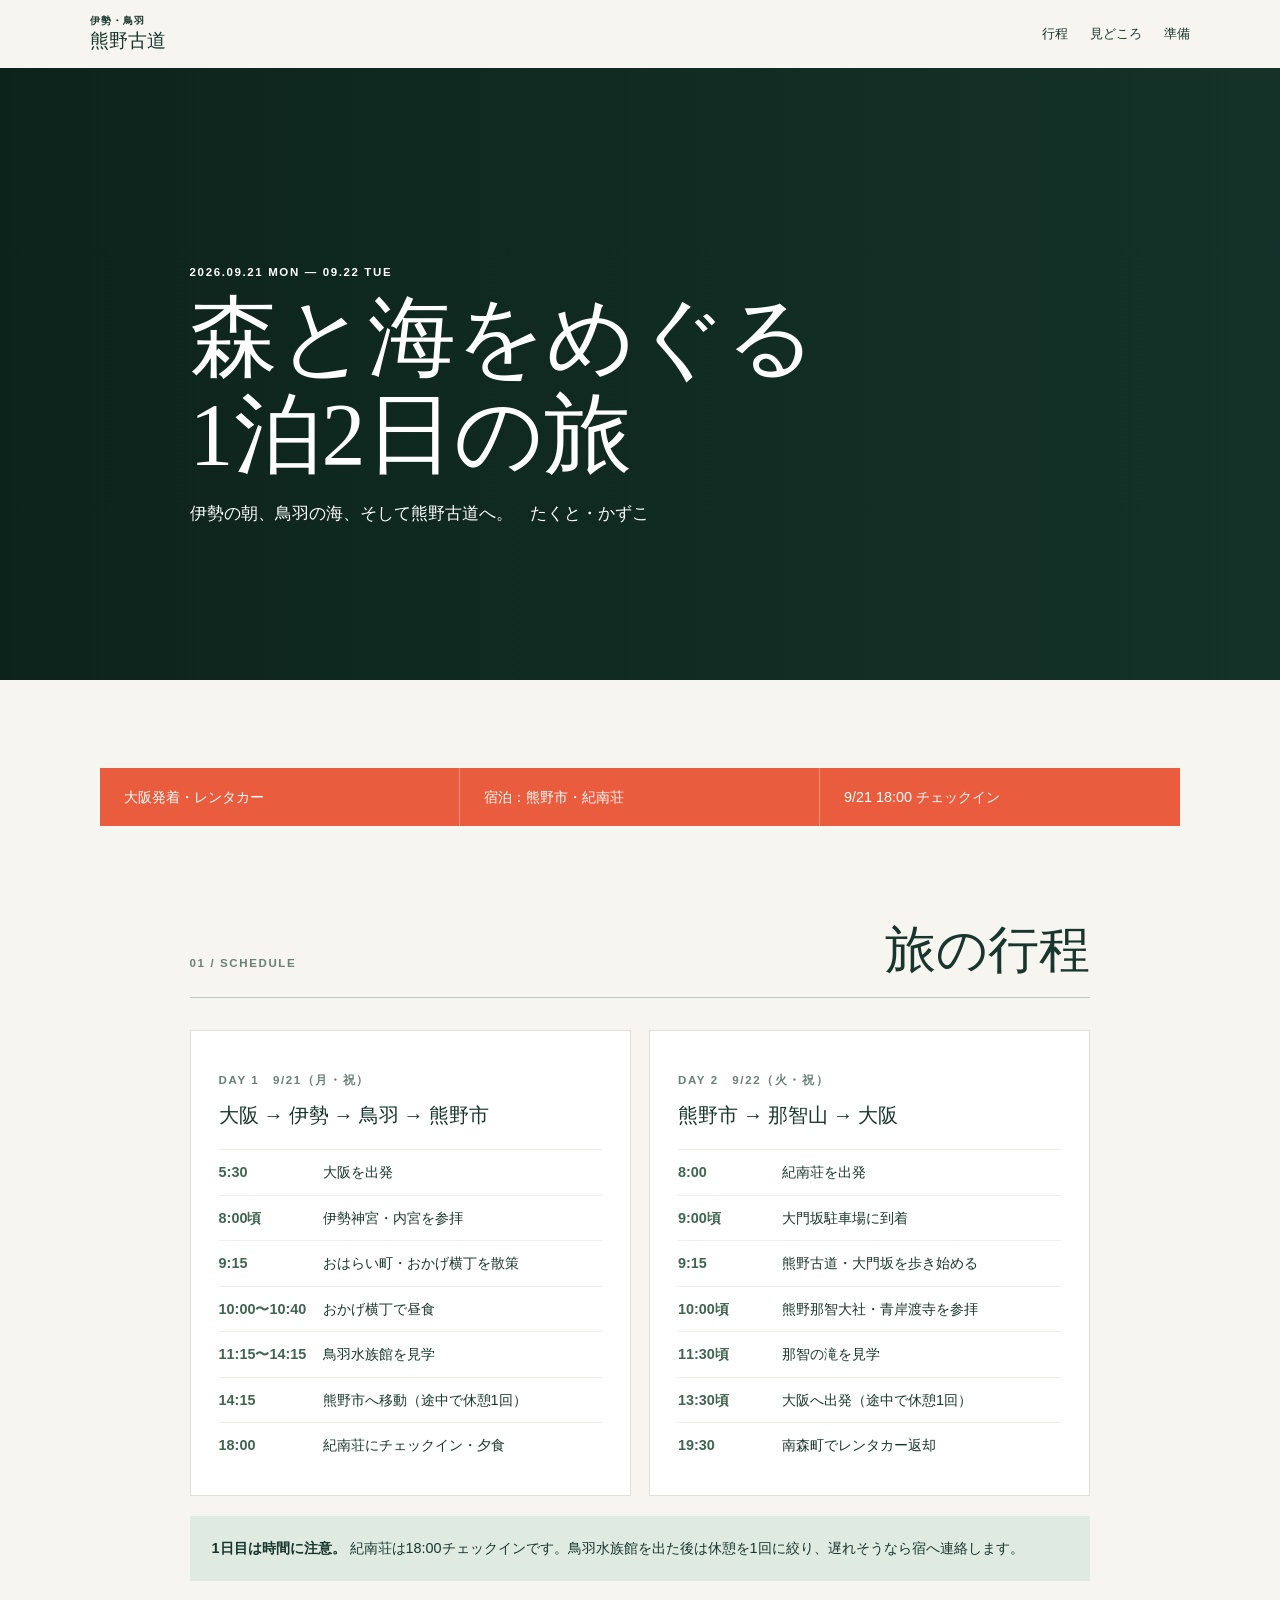
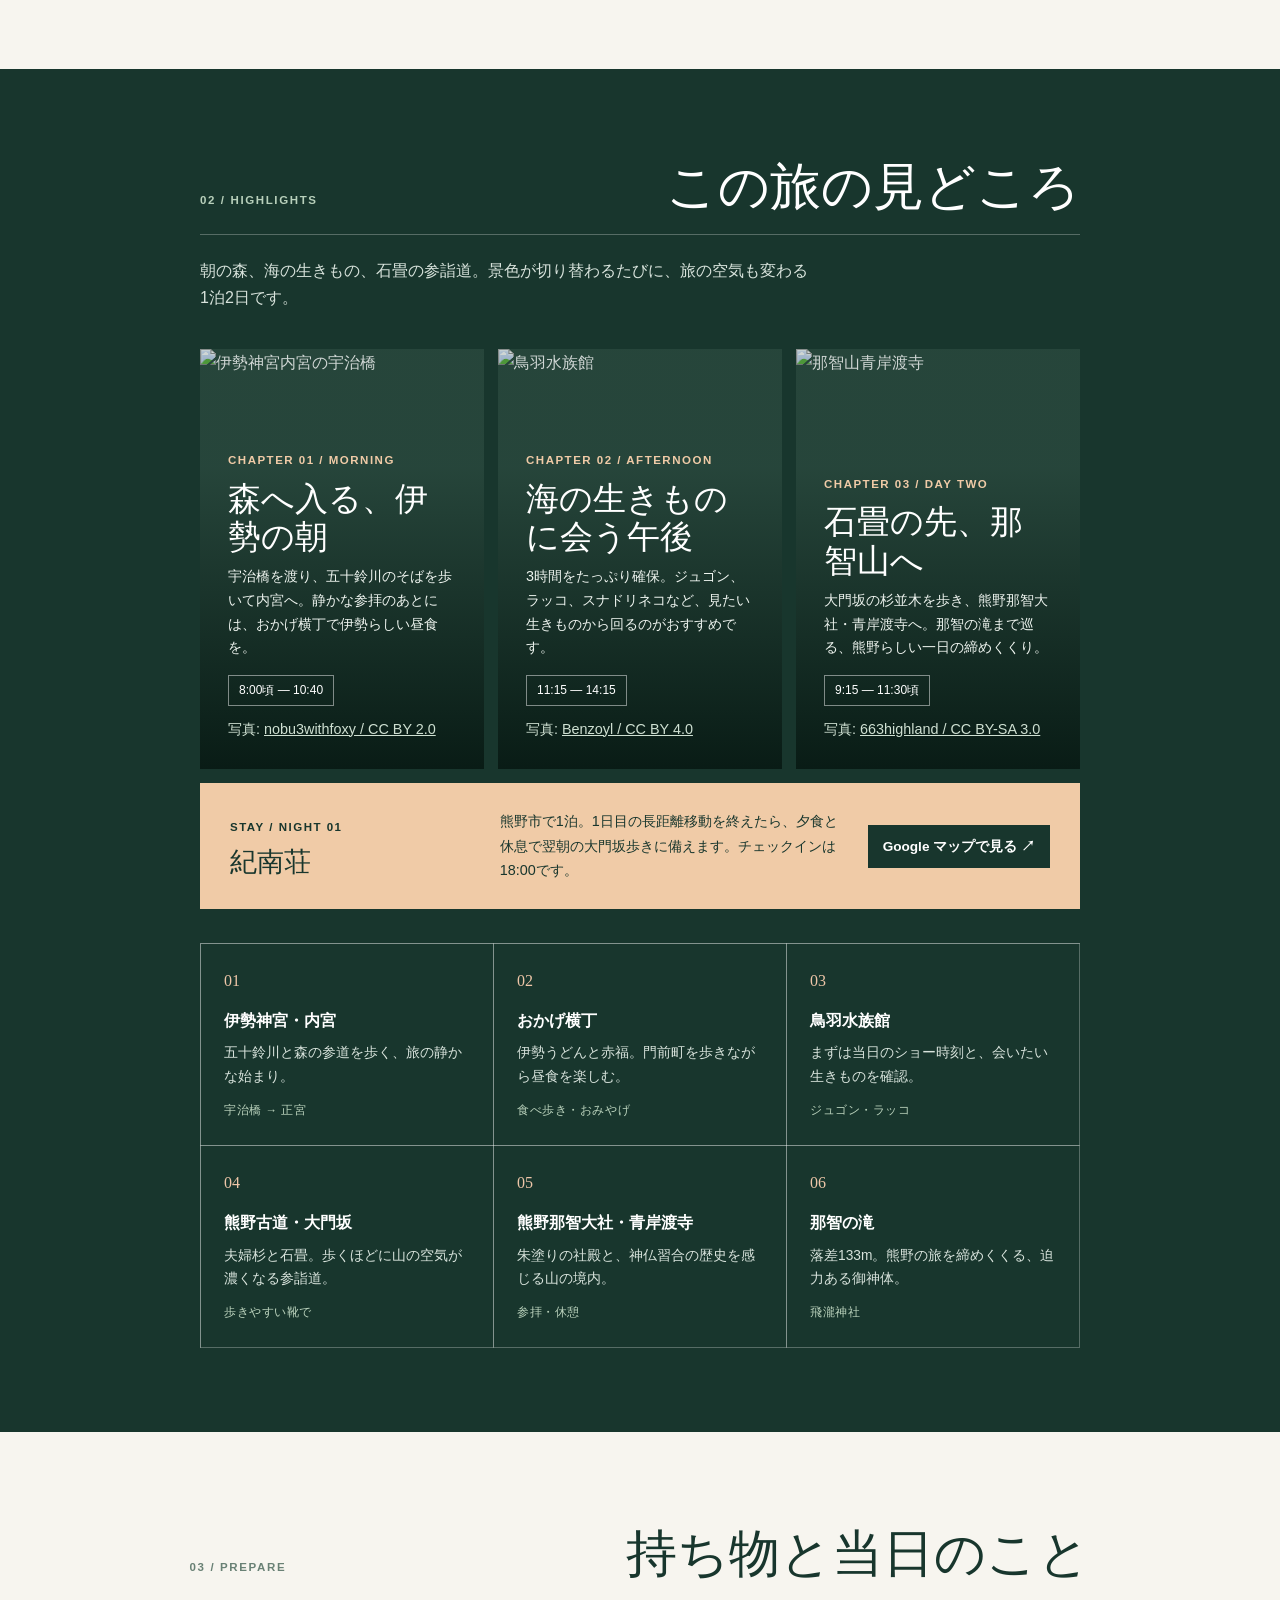
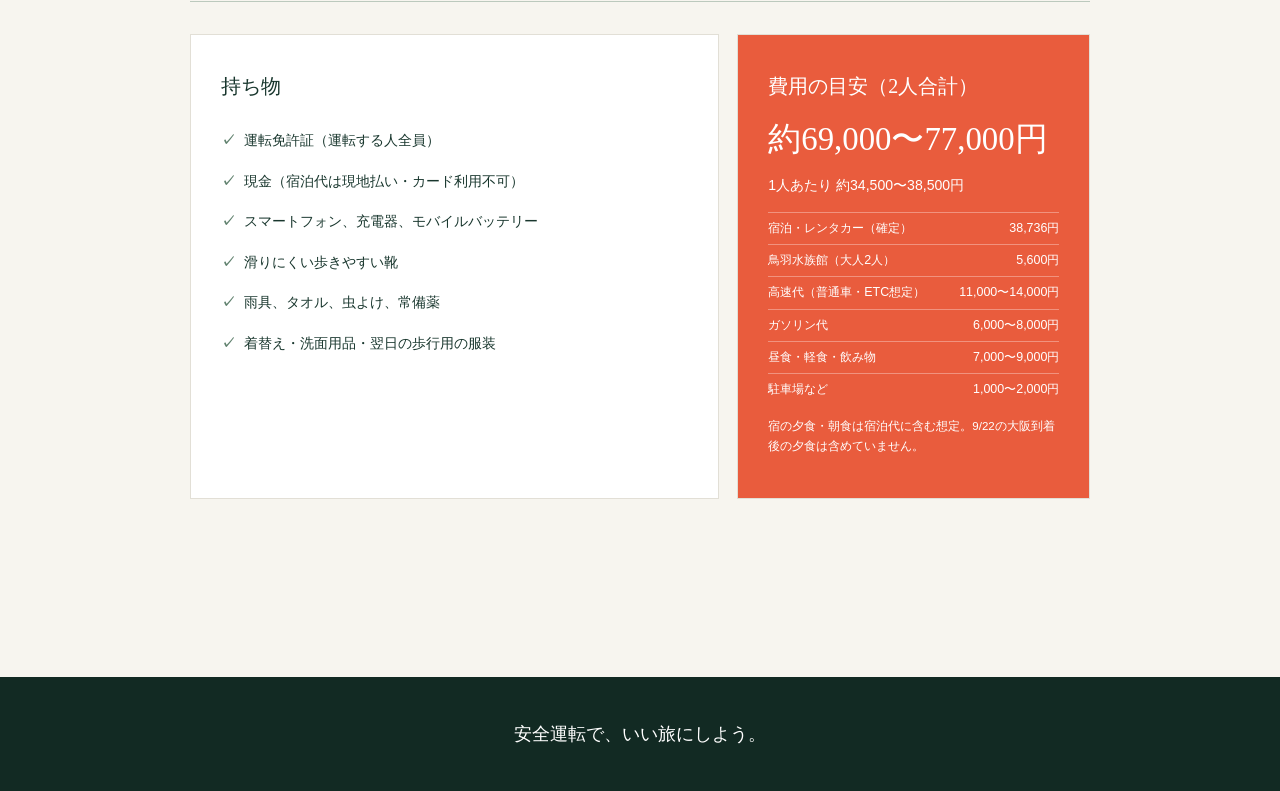
==== docs/index.html @ 27355cdb "Enrich travel highlights and budget" ====
<!doctype html>
<html lang="ja">
<head>
  <meta charset="utf-8" />
  <meta name="viewport" content="width=device-width, initial-scale=1" />
  <title>伊勢・鳥羽・熊野古道 しおり</title>
  <meta name="description" content="2026年9月21日〜22日の伊勢・鳥羽・熊野古道旅行の共有しおり" />
  <style>
    :root{--ink:#18362d;--paper:#f7f5ef;--coral:#e95c3d;--mist:#dfeae1}*{box-sizing:border-box}html{scroll-behavior:smooth}body{margin:0;background:var(--paper);color:var(--ink);font-family:-apple-system,BlinkMacSystemFont,"Hiragino Sans","Yu Gothic",sans-serif;line-height:1.7}header{height:68px;padding:0 max(20px,7vw);display:flex;justify-content:space-between;align-items:center}header a{color:inherit;text-decoration:none}.brand{font:500 1.2rem Georgia,serif}.brand small{display:block;font:700 .62rem -apple-system,sans-serif;letter-spacing:.12em}.nav{display:flex;gap:22px;font-size:.82rem}.hero{min-height:480px;height:68vh;position:relative;color:white;overflow:hidden;background:#17372d}.hero:before{content:"";position:absolute;inset:0;background:linear-gradient(90deg,rgba(10,31,24,.82),rgba(10,31,24,.2)),url("https://upload.wikimedia.org/wikipedia/commons/8/85/Kumano_Kodo_pilgrimage_route_Daimon-zaka_World_heritage_%E7%86%8A%E9%87%8E%E5%8F%A4%E9%81%93_%E5%A4%A7%E9%96%80%E5%9D%8203.JPG") center/cover}.hero div{position:relative;top:53%;transform:translateY(-50%);max-width:1080px;margin:auto;padding:0 7vw}.eyebrow,.label{font-size:.72rem;font-weight:700;letter-spacing:.14em}.hero h1{font:500 clamp(2.6rem,7vw,5.5rem)/1.1 Georgia,"Hiragino Mincho ProN",serif;margin:.35rem 0 1rem}.hero p{margin:0;font-size:1.05rem}.facts{max-width:1080px;margin:auto;display:grid;grid-template-columns:repeat(3,1fr);background:var(--coral);color:#fff}.facts div{padding:17px 24px;border-right:1px solid #ffffff55;font-size:.9rem}.facts div:last-child{border:0}main{max-width:1080px;margin:auto;padding:90px 7vw}section{margin-bottom:88px}.heading{border-bottom:1px solid #bcc9bd;display:flex;justify-content:space-between;align-items:baseline;margin-bottom:32px}.label{color:#698175}.heading h2{font:500 clamp(2rem,4vw,3.2rem) Georgia,"Hiragino Mincho ProN",serif;margin:0 0 12px}.days{display:grid;grid-template-columns:1fr 1fr;gap:18px}.card{background:#fff;padding:28px;border:1px solid #e2dfd6}.card h3{font:500 1.25rem Georgia,"Hiragino Mincho ProN",serif;margin:8px 0 20px}.timeline{margin:0;padding:0;list-style:none}.timeline li{display:grid;grid-template-columns:104px 1fr;border-top:1px solid #edf0ea;padding:10px 0;font-size:.9rem}.timeline time{font-weight:700;color:#416552}.notice{background:var(--mist);padding:20px 22px;margin-top:20px;font-size:.9rem}.spots{background:var(--ink);color:#fff;margin-left:calc(50% - 50vw);margin-right:calc(50% - 50vw);padding:84px max(7vw,calc((100vw - 880px)/2))}.spots .heading{border-color:#ffffff44}.spots .label{color:#b8d0bb}.grid{display:grid;grid-template-columns:repeat(3,1fr)}.spot{border:1px solid #ffffff44;margin:-1px 0 0 -1px;padding:24px;min-height:196px}.spot b{font:500 1.2rem Georgia,serif;color:#eec6a8}.spot h3{font-size:1rem;margin:14px 0 7px}.spot p{font-size:.86rem;color:#d8e3dc;margin:0}.prepare{display:grid;grid-template-columns:1.5fr 1fr;gap:18px}.prepare .card{padding:30px}.check{list-style:none;padding:0;margin:0}.check li{padding:8px 0;font-size:.9rem}.check li:before{content:"✓";padding-right:9px;color:#60816e;font-weight:700}.cost{background:var(--coral)!important;color:#fff}.cost strong{display:block;font:2.6rem Georgia,serif;line-height:1.2;margin:10px 0}.cost p{font-size:.88rem}footer{padding:45px 20px;background:#122a23;color:white;text-align:center;font:1.1rem Georgia,"Hiragino Mincho ProN",serif}@media(max-width:680px){.nav{gap:12px;font-size:.75rem}.facts,.days,.prepare{grid-template-columns:1fr}.facts div{border-right:0;border-bottom:1px solid #ffffff55}.grid{grid-template-columns:1fr 1fr}.spot{min-height:170px;padding:19px}main{padding-top:64px}.hero{height:62vh}.timeline li{grid-template-columns:94px 1fr}}
    .spot-intro{max-width:610px;margin:-10px 0 38px;color:#d8e3dc;font-size:1rem}.feature-grid{display:grid;grid-template-columns:repeat(3,1fr);gap:14px;margin-bottom:34px}.feature{position:relative;min-height:420px;overflow:hidden;padding:28px;display:flex;flex-direction:column;justify-content:flex-end;background:#29493e;color:#fff}.feature:before{content:"";position:absolute;inset:0;background:linear-gradient(0deg,rgba(7,25,19,.94),rgba(7,25,19,.08) 72%)}.feature img{position:absolute;inset:0;width:100%;height:100%;object-fit:cover;opacity:.78}.feature>*{position:relative}.feature .chapter{font-size:.72rem;font-weight:700;letter-spacing:.13em;color:#f0cba7}.feature h3{font:500 clamp(1.55rem,2.6vw,2.3rem)/1.15 Georgia,"Hiragino Mincho ProN",serif;margin:9px 0}.feature p{font-size:.9rem;line-height:1.65;margin:0;color:#eef4ef}.feature .time{margin-top:15px;align-self:flex-start;border:1px solid #ffffff77;padding:4px 10px;font-size:.75rem}.attribution{font-size:.65rem;line-height:1.4;margin-top:12px!important;color:#cfe0d2!important}.attribution a{color:inherit}.stay-card{grid-column:1/-1;background:#f0cba7;color:#18362d;padding:26px 30px;display:grid;grid-template-columns:1fr 1.4fr auto;gap:24px;align-items:center}.stay-card .chapter{font-size:.72rem;font-weight:700;letter-spacing:.13em}.stay-card h3{font:500 1.7rem Georgia,"Hiragino Mincho ProN",serif;margin:4px 0 0}.stay-card p{margin:0;font-size:.9rem}.map-link{display:inline-block;background:#18362d;color:#fff;text-decoration:none;padding:10px 15px;font-size:.85rem;font-weight:700;white-space:nowrap}.spot-guide{display:grid;grid-template-columns:repeat(3,1fr);border-top:1px solid #ffffff44;border-left:1px solid #ffffff44}.spot{min-height:188px;padding:23px;border-right:1px solid #ffffff44;border-bottom:1px solid #ffffff44}.spot b{font:500 1rem Georgia,serif;color:#eec6a8}.spot h3{font-size:1rem;margin:13px 0 7px}.spot p{font-size:.86rem;color:#d8e3dc;margin:0}.spot .tag{display:inline-block;margin-top:13px;color:#bad2bc;font-size:.72rem;letter-spacing:.05em}.cost strong{font-size:2.05rem}.cost-list{padding:0;margin:14px 0 0;list-style:none;font-size:.78rem}.cost-list li{display:flex;justify-content:space-between;gap:12px;padding:5px 0;border-top:1px solid #ffffff55}.cost-note{font-size:.72rem!important;margin-top:12px!important}@media(max-width:780px){.feature-grid,.spot-guide{grid-template-columns:1fr}.feature{min-height:330px}.stay-card{grid-template-columns:1fr}.map-link{justify-self:start}}
  </style>
</head>
<body>
  <header><a class="brand" href="#top"><small>伊勢・鳥羽</small>熊野古道</a><nav class="nav"><a href="#schedule">行程</a><a href="#spots">見どころ</a><a href="#prepare">準備</a></nav></header>
  <section class="hero" id="top"><div><span class="eyebrow">2026.09.21 MON — 09.22 TUE</span><h1>森と海をめぐる<br>1泊2日の旅</h1><p>伊勢の朝、鳥羽の海、そして熊野古道へ。　たくと・かずこ</p></div></section>
  <div class="facts"><div>大阪発着・レンタカー</div><div>宿泊：熊野市・紀南荘</div><div>9/21 18:00 チェックイン</div></div>
  <main>
    <section id="schedule"><div class="heading"><p class="label">01 / SCHEDULE</p><h2>旅の行程</h2></div><div class="days"><article class="card"><p class="label">DAY 1　9/21（月・祝）</p><h3>大阪 → 伊勢 → 鳥羽 → 熊野市</h3><ul class="timeline"><li><time>5:30</time>大阪を出発</li><li><time>8:00頃</time>伊勢神宮・内宮を参拝</li><li><time>9:15</time>おはらい町・おかげ横丁を散策</li><li><time>10:00〜10:40</time>おかげ横丁で昼食</li><li><time>11:15〜14:15</time>鳥羽水族館を見学</li><li><time>14:15</time>熊野市へ移動（途中で休憩1回）</li><li><time>18:00</time>紀南荘にチェックイン・夕食</li></ul></article><article class="card"><p class="label">DAY 2　9/22（火・祝）</p><h3>熊野市 → 那智山 → 大阪</h3><ul class="timeline"><li><time>8:00</time>紀南荘を出発</li><li><time>9:00頃</time>大門坂駐車場に到着</li><li><time>9:15</time>熊野古道・大門坂を歩き始める</li><li><time>10:00頃</time>熊野那智大社・青岸渡寺を参拝</li><li><time>11:30頃</time>那智の滝を見学</li><li><time>13:30頃</time>大阪へ出発（途中で休憩1回）</li><li><time>19:30</time>南森町でレンタカー返却</li></ul></article></div><div class="notice"><strong>1日目は時間に注意。</strong> 紀南荘は18:00チェックインです。鳥羽水族館を出た後は休憩を1回に絞り、遅れそうなら宿へ連絡します。</div></section>
    <section class="spots" id="spots"><div class="heading"><p class="label">02 / HIGHLIGHTS</p><h2>この旅の見どころ</h2></div><p class="spot-intro">朝の森、海の生きもの、石畳の参詣道。景色が切り替わるたびに、旅の空気も変わる1泊2日です。</p><div class="feature-grid"><article class="feature"><img src="https://commons.wikimedia.org/wiki/Special:FilePath/%E5%AE%87%E6%B2%BB%E6%A9%8B%20%2851435412437%29.jpg?width=1280" alt="伊勢神宮内宮の宇治橋" loading="lazy"><span class="chapter">CHAPTER 01 / MORNING</span><h3>森へ入る、伊勢の朝</h3><p>宇治橋を渡り、五十鈴川のそばを歩いて内宮へ。静かな参拝のあとには、おかげ横丁で伊勢らしい昼食を。</p><span class="time">8:00頃 — 10:40</span><p class="attribution">写真: <a href="https://commons.wikimedia.org/wiki/File:%E5%AE%87%E6%B2%BB%E6%A9%8B_(51435412437).jpg" target="_blank" rel="noopener">nobu3withfoxy / CC BY 2.0</a></p></article><article class="feature"><img src="https://commons.wikimedia.org/wiki/Special:FilePath/%E9%B3%A5%E7%BE%BD%E6%B0%B4%E6%97%8F%E9%A4%A8%20Toba%20Aquarium%20%2854790849678%29.jpg?width=1280" alt="鳥羽水族館" loading="lazy"><span class="chapter">CHAPTER 02 / AFTERNOON</span><h3>海の生きものに会う午後</h3><p>3時間をたっぷり確保。ジュゴン、ラッコ、スナドリネコなど、見たい生きものから回るのがおすすめです。</p><span class="time">11:15 — 14:15</span><p class="attribution">写真: <a href="https://commons.wikimedia.org/wiki/File:%E9%B3%A5%E7%BE%BD%E6%B0%B4%E6%97%8F%E9%A4%A8_Toba_Aquarium_(54790849678).jpg" target="_blank" rel="noopener">Benzoyl / CC BY 4.0</a></p></article><article class="feature"><img src="https://commons.wikimedia.org/wiki/Special:FilePath/Seigantoji05s1920.jpg?width=1280" alt="那智山青岸渡寺" loading="lazy"><span class="chapter">CHAPTER 03 / DAY TWO</span><h3>石畳の先、那智山へ</h3><p>大門坂の杉並木を歩き、熊野那智大社・青岸渡寺へ。那智の滝まで巡る、熊野らしい一日の締めくくり。</p><span class="time">9:15 — 11:30頃</span><p class="attribution">写真: <a href="https://commons.wikimedia.org/wiki/File:Seigantoji05s1920.jpg" target="_blank" rel="noopener">663highland / CC BY-SA 3.0</a></p></article><article class="stay-card"><div><span class="chapter">STAY / NIGHT 01</span><h3>紀南荘</h3></div><p>熊野市で1泊。1日目の長距離移動を終えたら、夕食と休息で翌朝の大門坂歩きに備えます。チェックインは18:00です。</p><a class="map-link" href="https://www.google.com/maps/search/?api=1&query=%E7%B4%80%E5%8D%97%E8%8D%98%20%E4%B8%89%E9%87%8D%E7%9C%8C%E7%86%8A%E9%87%8E%E5%B8%82" target="_blank" rel="noopener">Google マップで見る ↗</a></article></div><div class="spot-guide"><article class="spot"><b>01</b><h3>伊勢神宮・内宮</h3><p>五十鈴川と森の参道を歩く、旅の静かな始まり。</p><span class="tag">宇治橋 → 正宮</span></article><article class="spot"><b>02</b><h3>おかげ横丁</h3><p>伊勢うどんと赤福。門前町を歩きながら昼食を楽しむ。</p><span class="tag">食べ歩き・おみやげ</span></article><article class="spot"><b>03</b><h3>鳥羽水族館</h3><p>まずは当日のショー時刻と、会いたい生きものを確認。</p><span class="tag">ジュゴン・ラッコ</span></article><article class="spot"><b>04</b><h3>熊野古道・大門坂</h3><p>夫婦杉と石畳。歩くほどに山の空気が濃くなる参詣道。</p><span class="tag">歩きやすい靴で</span></article><article class="spot"><b>05</b><h3>熊野那智大社・青岸渡寺</h3><p>朱塗りの社殿と、神仏習合の歴史を感じる山の境内。</p><span class="tag">参拝・休憩</span></article><article class="spot"><b>06</b><h3>那智の滝</h3><p>落差133m。熊野の旅を締めくくる、迫力ある御神体。</p><span class="tag">飛瀧神社</span></article></div></section>
    <section id="prepare"><div class="heading"><p class="label">03 / PREPARE</p><h2>持ち物と当日のこと</h2></div><div class="prepare"><article class="card"><h3>持ち物</h3><ul class="check"><li>運転免許証（運転する人全員）</li><li>現金（宿泊代は現地払い・カード利用不可）</li><li>スマートフォン、充電器、モバイルバッテリー</li><li>滑りにくい歩きやすい靴</li><li>雨具、タオル、虫よけ、常備薬</li><li>着替え・洗面用品・翌日の歩行用の服装</li></ul></article><article class="card cost"><h3>費用の目安（2人合計）</h3><strong>約69,000〜77,000円</strong><p>1人あたり 約34,500〜38,500円</p><ul class="cost-list"><li><span>宿泊・レンタカー（確定）</span><span>38,736円</span></li><li><span>鳥羽水族館（大人2人）</span><span>5,600円</span></li><li><span>高速代（普通車・ETC想定）</span><span>11,000〜14,000円</span></li><li><span>ガソリン代</span><span>6,000〜8,000円</span></li><li><span>昼食・軽食・飲み物</span><span>7,000〜9,000円</span></li><li><span>駐車場など</span><span>1,000〜2,000円</span></li></ul><p class="cost-note">宿の夕食・朝食は宿泊代に含む想定。9/22の大阪到着後の夕食は含めていません。</p></article></div></section>
  </main>
  <footer>安全運転で、いい旅にしよう。</footer>
</body>
</html>
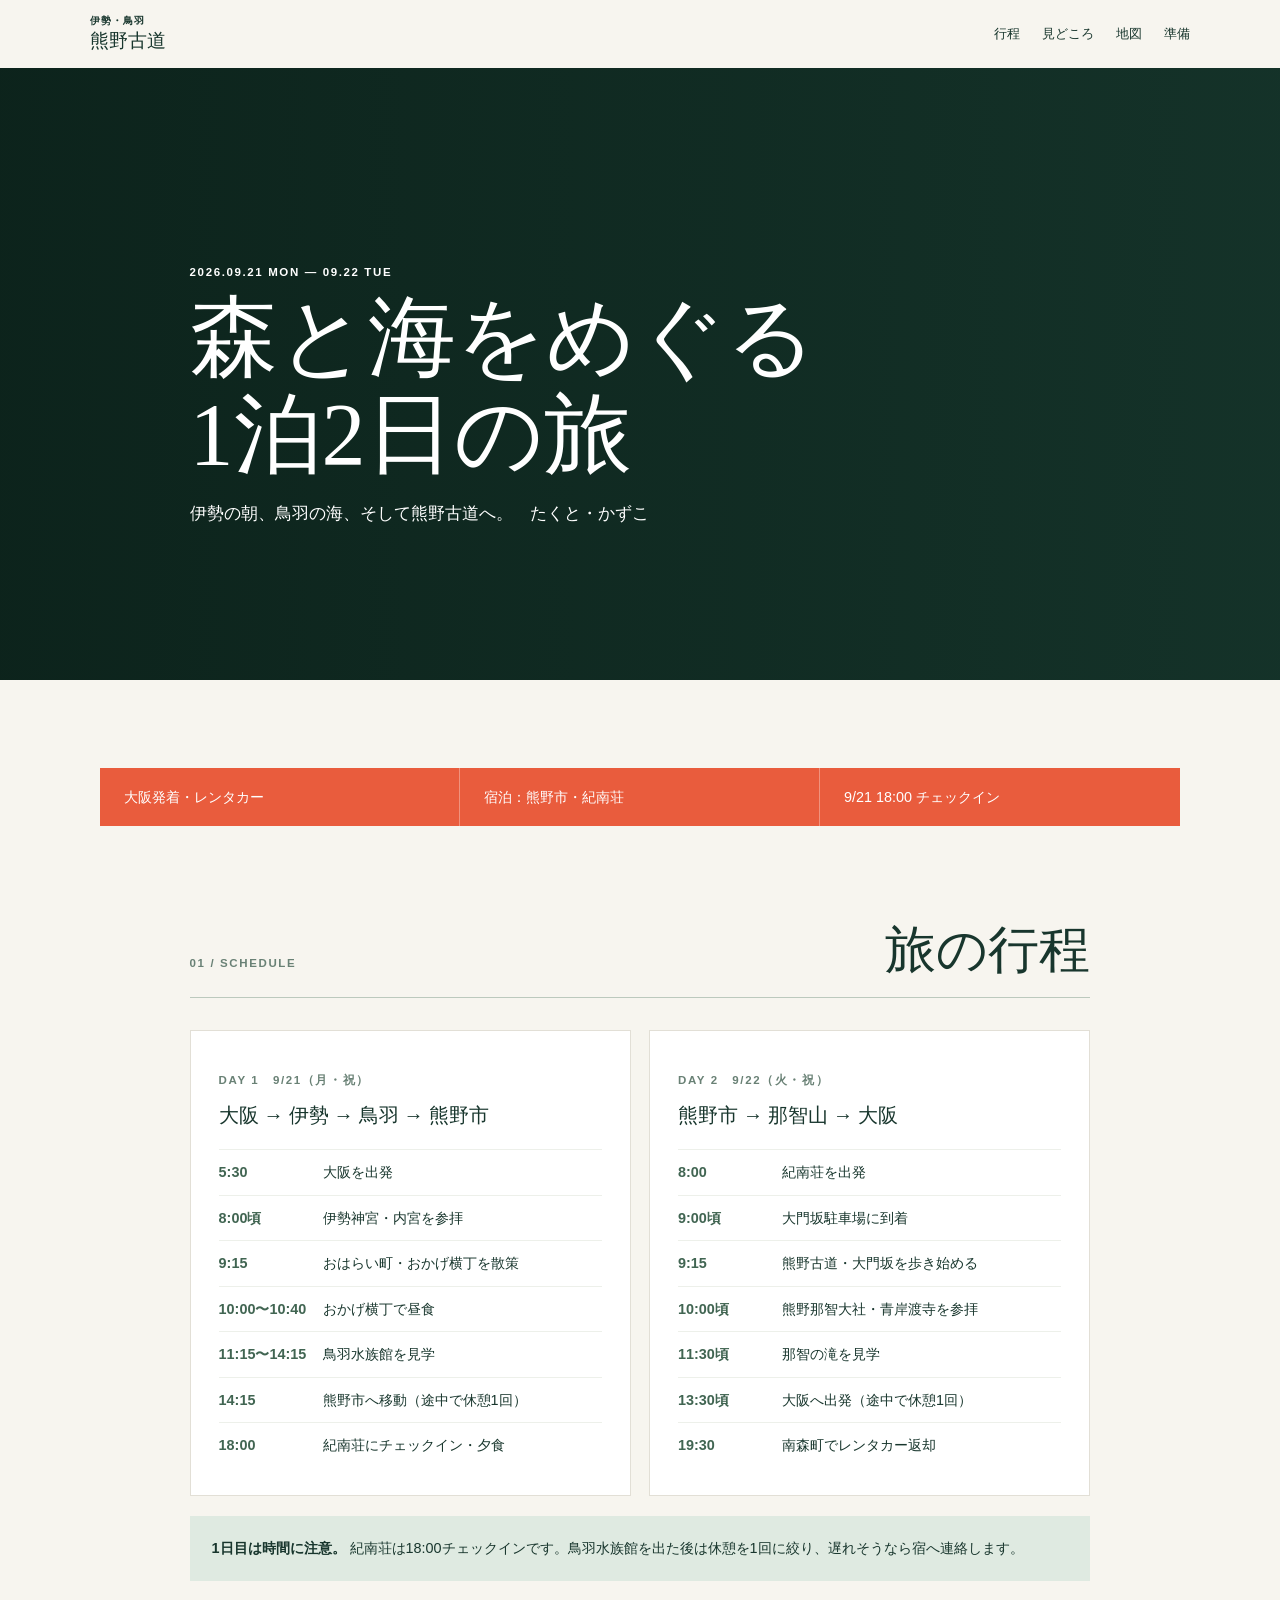
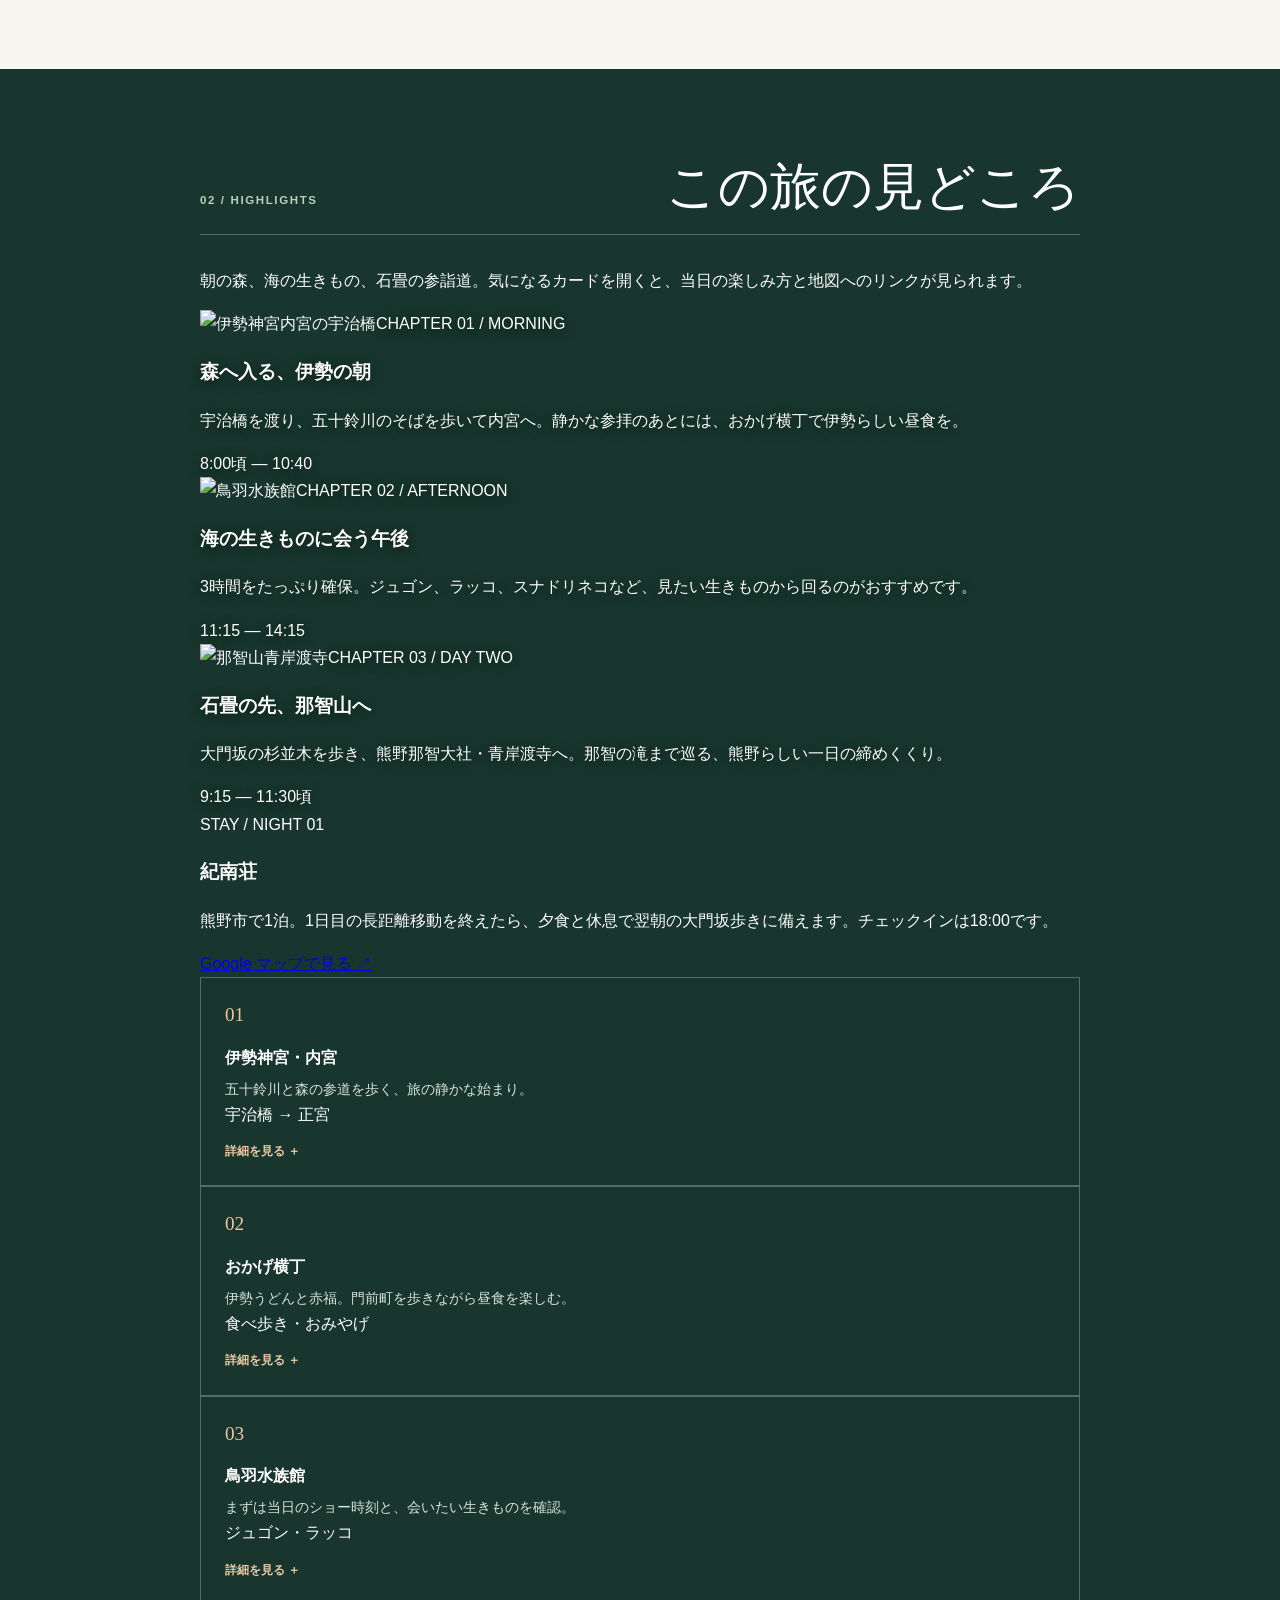
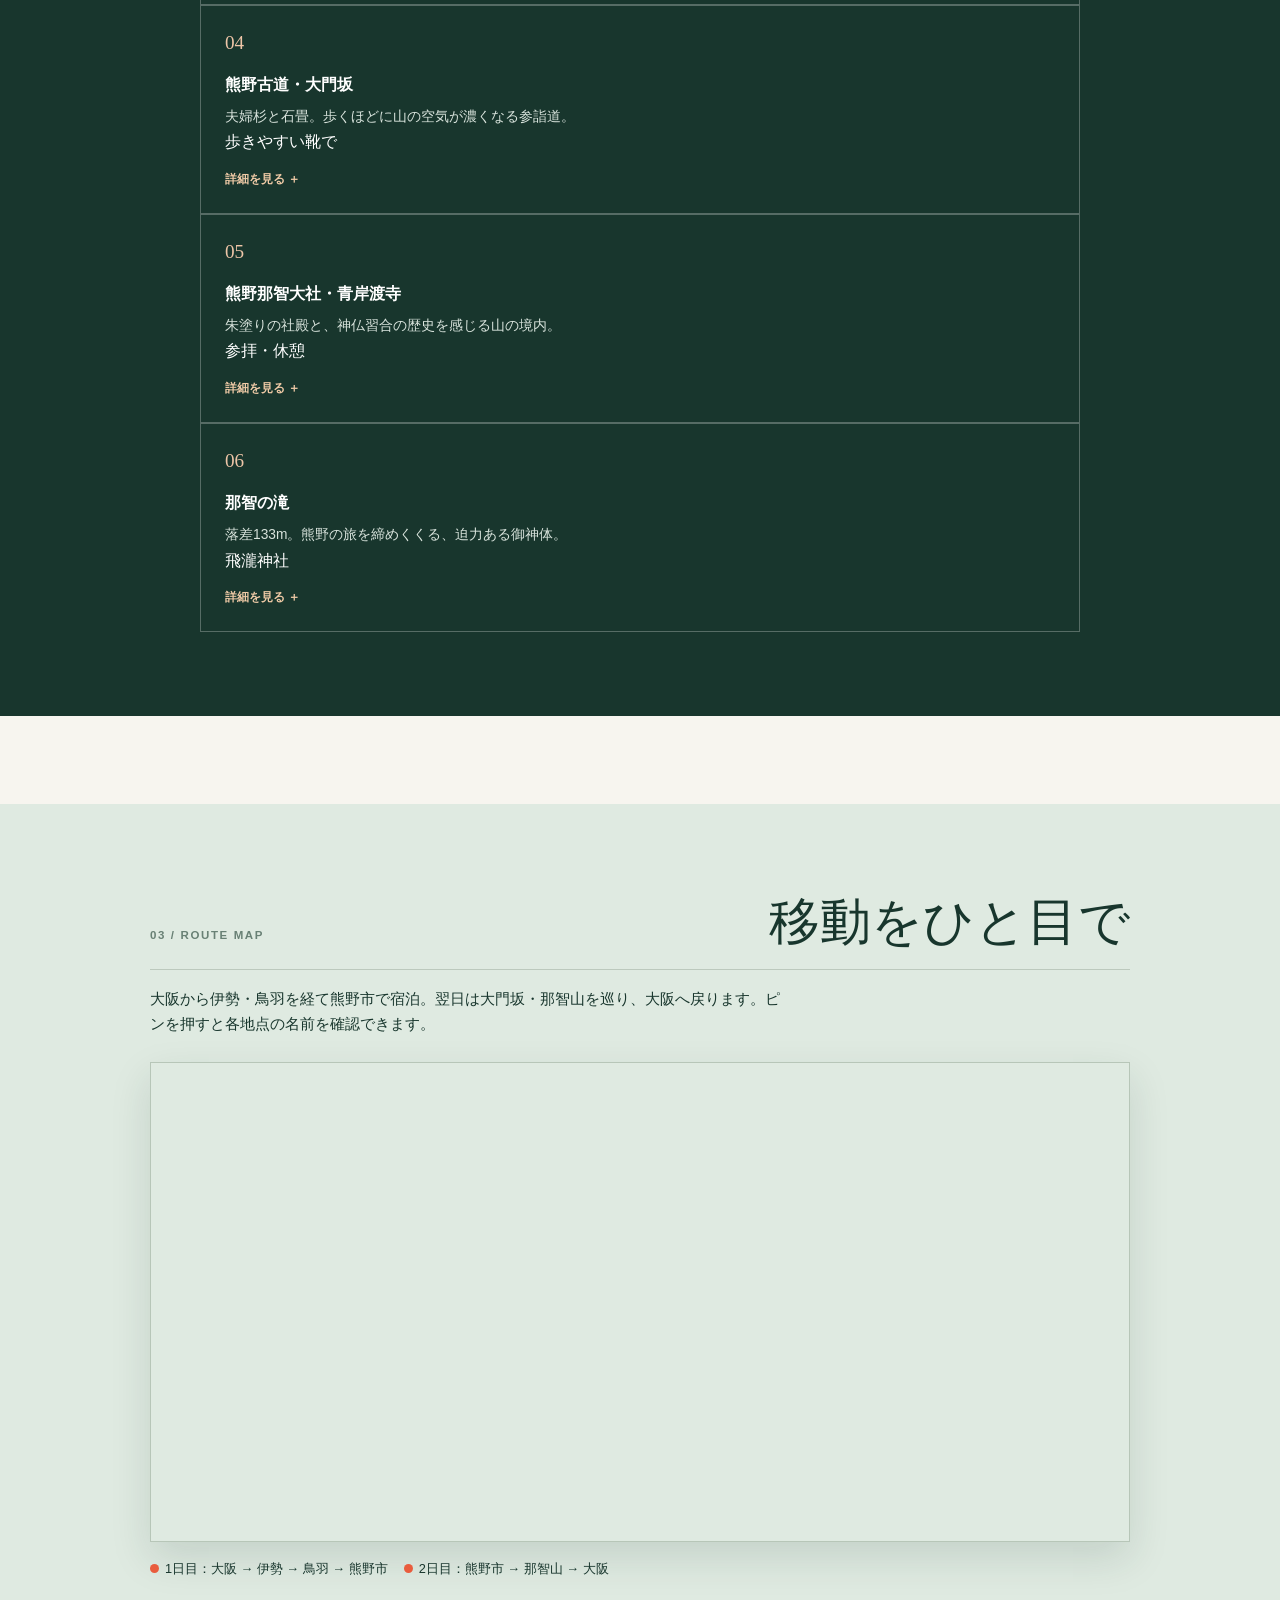
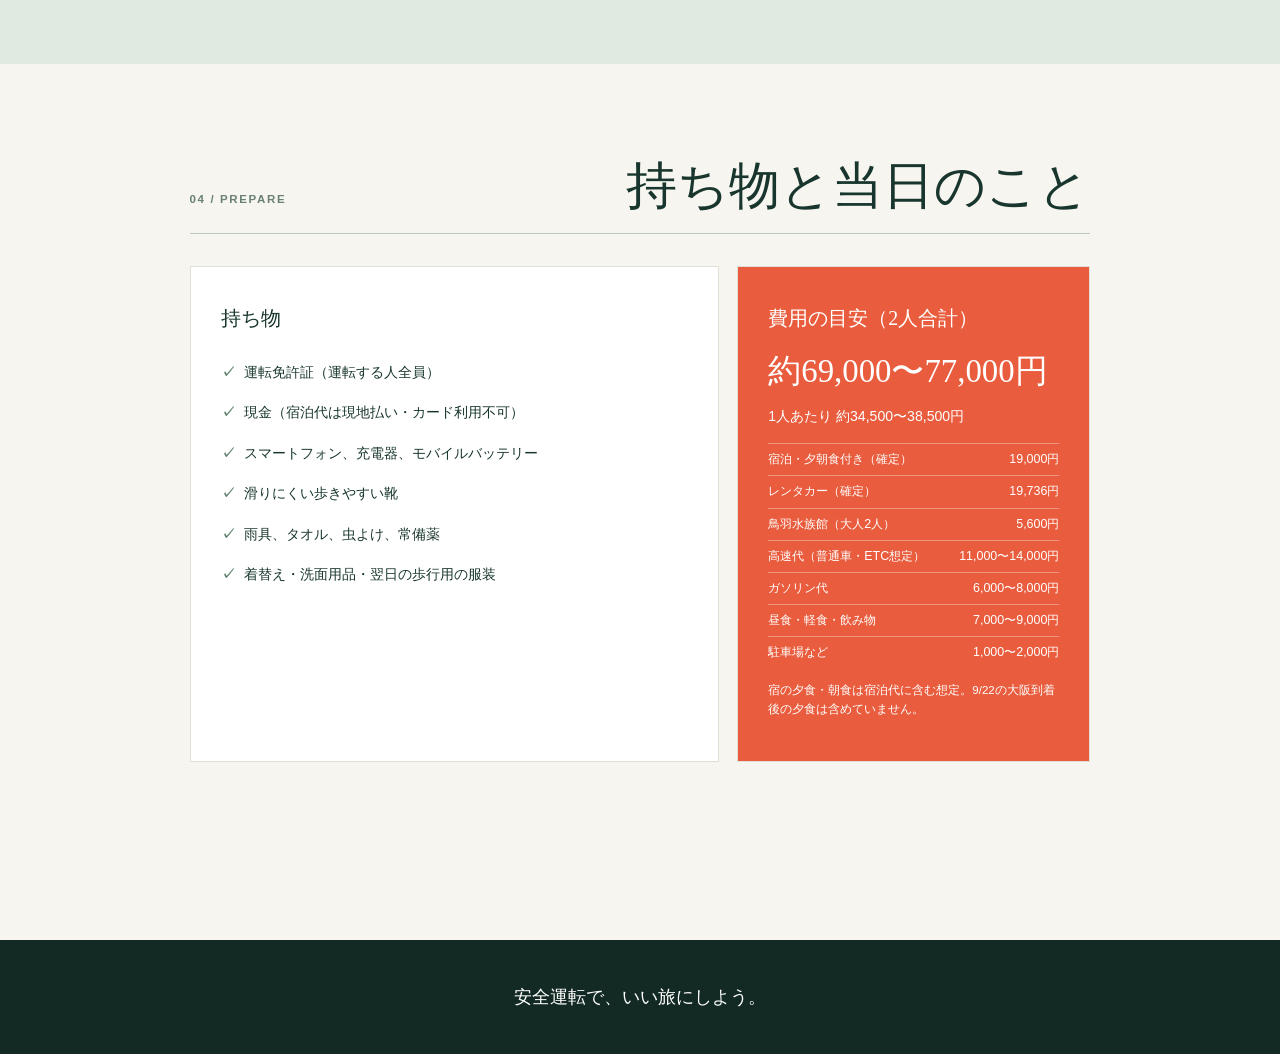
==== commit b9841e4d: "Add interactive spots and route map" ====
--- a/docs/index.html
+++ b/docs/index.html
@@ -5,20 +5,43 @@
   <meta name="viewport" content="width=device-width, initial-scale=1" />
   <title>伊勢・鳥羽・熊野古道 しおり</title>
   <meta name="description" content="2026年9月21日〜22日の伊勢・鳥羽・熊野古道旅行の共有しおり" />
+  <link rel="stylesheet" href="https://unpkg.com/leaflet@1.9.4/dist/leaflet.css" integrity="sha256-p4NxAoJBhIINfQ5HfTnD2xK8Llf8Wg3qVohU9Hn8kMw=" crossorigin="" />
   <style>
     :root{--ink:#18362d;--paper:#f7f5ef;--coral:#e95c3d;--mist:#dfeae1}*{box-sizing:border-box}html{scroll-behavior:smooth}body{margin:0;background:var(--paper);color:var(--ink);font-family:-apple-system,BlinkMacSystemFont,"Hiragino Sans","Yu Gothic",sans-serif;line-height:1.7}header{height:68px;padding:0 max(20px,7vw);display:flex;justify-content:space-between;align-items:center}header a{color:inherit;text-decoration:none}.brand{font:500 1.2rem Georgia,serif}.brand small{display:block;font:700 .62rem -apple-system,sans-serif;letter-spacing:.12em}.nav{display:flex;gap:22px;font-size:.82rem}.hero{min-height:480px;height:68vh;position:relative;color:white;overflow:hidden;background:#17372d}.hero:before{content:"";position:absolute;inset:0;background:linear-gradient(90deg,rgba(10,31,24,.82),rgba(10,31,24,.2)),url("https://upload.wikimedia.org/wikipedia/commons/8/85/Kumano_Kodo_pilgrimage_route_Daimon-zaka_World_heritage_%E7%86%8A%E9%87%8E%E5%8F%A4%E9%81%93_%E5%A4%A7%E9%96%80%E5%9D%8203.JPG") center/cover}.hero div{position:relative;top:53%;transform:translateY(-50%);max-width:1080px;margin:auto;padding:0 7vw}.eyebrow,.label{font-size:.72rem;font-weight:700;letter-spacing:.14em}.hero h1{font:500 clamp(2.6rem,7vw,5.5rem)/1.1 Georgia,"Hiragino Mincho ProN",serif;margin:.35rem 0 1rem}.hero p{margin:0;font-size:1.05rem}.facts{max-width:1080px;margin:auto;display:grid;grid-template-columns:repeat(3,1fr);background:var(--coral);color:#fff}.facts div{padding:17px 24px;border-right:1px solid #ffffff55;font-size:.9rem}.facts div:last-child{border:0}main{max-width:1080px;margin:auto;padding:90px 7vw}section{margin-bottom:88px}.heading{border-bottom:1px solid #bcc9bd;display:flex;justify-content:space-between;align-items:baseline;margin-bottom:32px}.label{color:#698175}.heading h2{font:500 clamp(2rem,4vw,3.2rem) Georgia,"Hiragino Mincho ProN",serif;margin:0 0 12px}.days{display:grid;grid-template-columns:1fr 1fr;gap:18px}.card{background:#fff;padding:28px;border:1px solid #e2dfd6}.card h3{font:500 1.25rem Georgia,"Hiragino Mincho ProN",serif;margin:8px 0 20px}.timeline{margin:0;padding:0;list-style:none}.timeline li{display:grid;grid-template-columns:104px 1fr;border-top:1px solid #edf0ea;padding:10px 0;font-size:.9rem}.timeline time{font-weight:700;color:#416552}.notice{background:var(--mist);padding:20px 22px;margin-top:20px;font-size:.9rem}.spots{background:var(--ink);color:#fff;margin-left:calc(50% - 50vw);margin-right:calc(50% - 50vw);padding:84px max(7vw,calc((100vw - 880px)/2))}.spots .heading{border-color:#ffffff44}.spots .label{color:#b8d0bb}.grid{display:grid;grid-template-columns:repeat(3,1fr)}.spot{border:1px solid #ffffff44;margin:-1px 0 0 -1px;padding:24px;min-height:196px}.spot b{font:500 1.2rem Georgia,serif;color:#eec6a8}.spot h3{font-size:1rem;margin:14px 0 7px}.spot p{font-size:.86rem;color:#d8e3dc;margin:0}.prepare{display:grid;grid-template-columns:1.5fr 1fr;gap:18px}.prepare .card{padding:30px}.check{list-style:none;padding:0;margin:0}.check li{padding:8px 0;font-size:.9rem}.check li:before{content:"✓";padding-right:9px;color:#60816e;font-weight:700}.cost{background:var(--coral)!important;color:#fff}.cost strong{display:block;font:2.6rem Georgia,serif;line-height:1.2;margin:10px 0}.cost p{font-size:.88rem}footer{padding:45px 20px;background:#122a23;color:white;text-align:center;font:1.1rem Georgia,"Hiragino Mincho ProN",serif}@media(max-width:680px){.nav{gap:12px;font-size:.75rem}.facts,.days,.prepare{grid-template-columns:1fr}.facts div{border-right:0;border-bottom:1px solid #ffffff55}.grid{grid-template-columns:1fr 1fr}.spot{min-height:170px;padding:19px}main{padding-top:64px}.hero{height:62vh}.timeline li{grid-template-columns:94px 1fr}}
-    .spot-intro{max-width:610px;margin:-10px 0 38px;color:#d8e3dc;font-size:1rem}.feature-grid{display:grid;grid-template-columns:repeat(3,1fr);gap:14px;margin-bottom:34px}.feature{position:relative;min-height:420px;overflow:hidden;padding:28px;display:flex;flex-direction:column;justify-content:flex-end;background:#29493e;color:#fff}.feature:before{content:"";position:absolute;inset:0;background:linear-gradient(0deg,rgba(7,25,19,.94),rgba(7,25,19,.08) 72%)}.feature img{position:absolute;inset:0;width:100%;height:100%;object-fit:cover;opacity:.78}.feature>*{position:relative}.feature .chapter{font-size:.72rem;font-weight:700;letter-spacing:.13em;color:#f0cba7}.feature h3{font:500 clamp(1.55rem,2.6vw,2.3rem)/1.15 Georgia,"Hiragino Mincho ProN",serif;margin:9px 0}.feature p{font-size:.9rem;line-height:1.65;margin:0;color:#eef4ef}.feature .time{margin-top:15px;align-self:flex-start;border:1px solid #ffffff77;padding:4px 10px;font-size:.75rem}.attribution{font-size:.65rem;line-height:1.4;margin-top:12px!important;color:#cfe0d2!important}.attribution a{color:inherit}.stay-card{grid-column:1/-1;background:#f0cba7;color:#18362d;padding:26px 30px;display:grid;grid-template-columns:1fr 1.4fr auto;gap:24px;align-items:center}.stay-card .chapter{font-size:.72rem;font-weight:700;letter-spacing:.13em}.stay-card h3{font:500 1.7rem Georgia,"Hiragino Mincho ProN",serif;margin:4px 0 0}.stay-card p{margin:0;font-size:.9rem}.map-link{display:inline-block;background:#18362d;color:#fff;text-decoration:none;padding:10px 15px;font-size:.85rem;font-weight:700;white-space:nowrap}.spot-guide{display:grid;grid-template-columns:repeat(3,1fr);border-top:1px solid #ffffff44;border-left:1px solid #ffffff44}.spot{min-height:188px;padding:23px;border-right:1px solid #ffffff44;border-bottom:1px solid #ffffff44}.spot b{font:500 1rem Georgia,serif;color:#eec6a8}.spot h3{font-size:1rem;margin:13px 0 7px}.spot p{font-size:.86rem;color:#d8e3dc;margin:0}.spot .tag{display:inline-block;margin-top:13px;color:#bad2bc;font-size:.72rem;letter-spacing:.05em}.cost strong{font-size:2.05rem}.cost-list{padding:0;margin:14px 0 0;list-style:none;font-size:.78rem}.cost-list li{display:flex;justify-content:space-between;gap:12px;padding:5px 0;border-top:1px solid #ffffff55}.cost-note{font-size:.72rem!important;margin-top:12px!important}@media(max-width:780px){.feature-grid,.spot-guide{grid-template-columns:1fr}.feature{min-height:330px}.stay-card{grid-template-columns:1fr}.map-link{justify-self:start}}
+    .feature:before{background:linear-gradient(0deg,rgba(4,19,14,.98),rgba(4,19,14,.5) 58%,rgba(4,19,14,.22))}.feature h3,.feature p,.feature .chapter,.feature .time{text-shadow:0 2px 12px #081b15}.spot-guide{border-right:0}.spot{margin:0}.spot summary{cursor:pointer;list-style:none}.spot summary::-webkit-details-marker{display:none}.spot .expand{display:block;margin-top:13px;font-size:.74rem;color:#f0cba7;font-weight:700}.spot[open] .expand{display:none}.spot-detail{margin-top:16px;padding-top:14px;border-top:1px solid #ffffff44}.spot-detail p{color:#eef4ef}.map-mini{display:inline-block;margin-top:12px;color:#fff;font-size:.78rem;font-weight:700}.route-map{margin-left:calc(50% - 50vw);margin-right:calc(50% - 50vw);padding:84px max(7vw,calc((100vw - 980px)/2));background:#dfeae1}.route-map .heading{margin-bottom:17px}.route-note{max-width:640px;margin:0 0 25px;font-size:.92rem}.map-frame{height:480px;border:1px solid #b7c6b8;box-shadow:0 16px 38px #18362d22}.map-key{display:flex;flex-wrap:wrap;gap:8px 16px;margin-top:16px;font-size:.8rem}.map-key span:before{content:"";display:inline-block;width:9px;height:9px;margin-right:6px;border-radius:50%;background:var(--coral)}.map-key span:nth-child(n+5):before{background:#416552}.cost strong{font-size:2.05rem}.cost-list{padding:0;margin:14px 0 0;list-style:none;font-size:.78rem}.cost-list li{display:flex;justify-content:space-between;gap:12px;padding:5px 0;border-top:1px solid #ffffff55}.cost-note{font-size:.72rem!important;margin-top:12px!important}@media(max-width:780px){.feature-grid,.spot-guide{grid-template-columns:1fr}.feature{min-height:330px}.stay-card{grid-template-columns:1fr}.map-link{justify-self:start}.map-frame{height:370px}}
   </style>
 </head>
 <body>
-  <header><a class="brand" href="#top"><small>伊勢・鳥羽</small>熊野古道</a><nav class="nav"><a href="#schedule">行程</a><a href="#spots">見どころ</a><a href="#prepare">準備</a></nav></header>
+  <header><a class="brand" href="#top"><small>伊勢・鳥羽</small>熊野古道</a><nav class="nav"><a href="#schedule">行程</a><a href="#spots">見どころ</a><a href="#route">地図</a><a href="#prepare">準備</a></nav></header>
   <section class="hero" id="top"><div><span class="eyebrow">2026.09.21 MON — 09.22 TUE</span><h1>森と海をめぐる<br>1泊2日の旅</h1><p>伊勢の朝、鳥羽の海、そして熊野古道へ。　たくと・かずこ</p></div></section>
   <div class="facts"><div>大阪発着・レンタカー</div><div>宿泊：熊野市・紀南荘</div><div>9/21 18:00 チェックイン</div></div>
   <main>
     <section id="schedule"><div class="heading"><p class="label">01 / SCHEDULE</p><h2>旅の行程</h2></div><div class="days"><article class="card"><p class="label">DAY 1　9/21（月・祝）</p><h3>大阪 → 伊勢 → 鳥羽 → 熊野市</h3><ul class="timeline"><li><time>5:30</time>大阪を出発</li><li><time>8:00頃</time>伊勢神宮・内宮を参拝</li><li><time>9:15</time>おはらい町・おかげ横丁を散策</li><li><time>10:00〜10:40</time>おかげ横丁で昼食</li><li><time>11:15〜14:15</time>鳥羽水族館を見学</li><li><time>14:15</time>熊野市へ移動（途中で休憩1回）</li><li><time>18:00</time>紀南荘にチェックイン・夕食</li></ul></article><article class="card"><p class="label">DAY 2　9/22（火・祝）</p><h3>熊野市 → 那智山 → 大阪</h3><ul class="timeline"><li><time>8:00</time>紀南荘を出発</li><li><time>9:00頃</time>大門坂駐車場に到着</li><li><time>9:15</time>熊野古道・大門坂を歩き始める</li><li><time>10:00頃</time>熊野那智大社・青岸渡寺を参拝</li><li><time>11:30頃</time>那智の滝を見学</li><li><time>13:30頃</time>大阪へ出発（途中で休憩1回）</li><li><time>19:30</time>南森町でレンタカー返却</li></ul></article></div><div class="notice"><strong>1日目は時間に注意。</strong> 紀南荘は18:00チェックインです。鳥羽水族館を出た後は休憩を1回に絞り、遅れそうなら宿へ連絡します。</div></section>
-    <section class="spots" id="spots"><div class="heading"><p class="label">02 / HIGHLIGHTS</p><h2>この旅の見どころ</h2></div><p class="spot-intro">朝の森、海の生きもの、石畳の参詣道。景色が切り替わるたびに、旅の空気も変わる1泊2日です。</p><div class="feature-grid"><article class="feature"><img src="https://commons.wikimedia.org/wiki/Special:FilePath/%E5%AE%87%E6%B2%BB%E6%A9%8B%20%2851435412437%29.jpg?width=1280" alt="伊勢神宮内宮の宇治橋" loading="lazy"><span class="chapter">CHAPTER 01 / MORNING</span><h3>森へ入る、伊勢の朝</h3><p>宇治橋を渡り、五十鈴川のそばを歩いて内宮へ。静かな参拝のあとには、おかげ横丁で伊勢らしい昼食を。</p><span class="time">8:00頃 — 10:40</span><p class="attribution">写真: <a href="https://commons.wikimedia.org/wiki/File:%E5%AE%87%E6%B2%BB%E6%A9%8B_(51435412437).jpg" target="_blank" rel="noopener">nobu3withfoxy / CC BY 2.0</a></p></article><article class="feature"><img src="https://commons.wikimedia.org/wiki/Special:FilePath/%E9%B3%A5%E7%BE%BD%E6%B0%B4%E6%97%8F%E9%A4%A8%20Toba%20Aquarium%20%2854790849678%29.jpg?width=1280" alt="鳥羽水族館" loading="lazy"><span class="chapter">CHAPTER 02 / AFTERNOON</span><h3>海の生きものに会う午後</h3><p>3時間をたっぷり確保。ジュゴン、ラッコ、スナドリネコなど、見たい生きものから回るのがおすすめです。</p><span class="time">11:15 — 14:15</span><p class="attribution">写真: <a href="https://commons.wikimedia.org/wiki/File:%E9%B3%A5%E7%BE%BD%E6%B0%B4%E6%97%8F%E9%A4%A8_Toba_Aquarium_(54790849678).jpg" target="_blank" rel="noopener">Benzoyl / CC BY 4.0</a></p></article><article class="feature"><img src="https://commons.wikimedia.org/wiki/Special:FilePath/Seigantoji05s1920.jpg?width=1280" alt="那智山青岸渡寺" loading="lazy"><span class="chapter">CHAPTER 03 / DAY TWO</span><h3>石畳の先、那智山へ</h3><p>大門坂の杉並木を歩き、熊野那智大社・青岸渡寺へ。那智の滝まで巡る、熊野らしい一日の締めくくり。</p><span class="time">9:15 — 11:30頃</span><p class="attribution">写真: <a href="https://commons.wikimedia.org/wiki/File:Seigantoji05s1920.jpg" target="_blank" rel="noopener">663highland / CC BY-SA 3.0</a></p></article><article class="stay-card"><div><span class="chapter">STAY / NIGHT 01</span><h3>紀南荘</h3></div><p>熊野市で1泊。1日目の長距離移動を終えたら、夕食と休息で翌朝の大門坂歩きに備えます。チェックインは18:00です。</p><a class="map-link" href="https://www.google.com/maps/search/?api=1&query=%E7%B4%80%E5%8D%97%E8%8D%98%20%E4%B8%89%E9%87%8D%E7%9C%8C%E7%86%8A%E9%87%8E%E5%B8%82" target="_blank" rel="noopener">Google マップで見る ↗</a></article></div><div class="spot-guide"><article class="spot"><b>01</b><h3>伊勢神宮・内宮</h3><p>五十鈴川と森の参道を歩く、旅の静かな始まり。</p><span class="tag">宇治橋 → 正宮</span></article><article class="spot"><b>02</b><h3>おかげ横丁</h3><p>伊勢うどんと赤福。門前町を歩きながら昼食を楽しむ。</p><span class="tag">食べ歩き・おみやげ</span></article><article class="spot"><b>03</b><h3>鳥羽水族館</h3><p>まずは当日のショー時刻と、会いたい生きものを確認。</p><span class="tag">ジュゴン・ラッコ</span></article><article class="spot"><b>04</b><h3>熊野古道・大門坂</h3><p>夫婦杉と石畳。歩くほどに山の空気が濃くなる参詣道。</p><span class="tag">歩きやすい靴で</span></article><article class="spot"><b>05</b><h3>熊野那智大社・青岸渡寺</h3><p>朱塗りの社殿と、神仏習合の歴史を感じる山の境内。</p><span class="tag">参拝・休憩</span></article><article class="spot"><b>06</b><h3>那智の滝</h3><p>落差133m。熊野の旅を締めくくる、迫力ある御神体。</p><span class="tag">飛瀧神社</span></article></div></section>
-    <section id="prepare"><div class="heading"><p class="label">03 / PREPARE</p><h2>持ち物と当日のこと</h2></div><div class="prepare"><article class="card"><h3>持ち物</h3><ul class="check"><li>運転免許証（運転する人全員）</li><li>現金（宿泊代は現地払い・カード利用不可）</li><li>スマートフォン、充電器、モバイルバッテリー</li><li>滑りにくい歩きやすい靴</li><li>雨具、タオル、虫よけ、常備薬</li><li>着替え・洗面用品・翌日の歩行用の服装</li></ul></article><article class="card cost"><h3>費用の目安（2人合計）</h3><strong>約69,000〜77,000円</strong><p>1人あたり 約34,500〜38,500円</p><ul class="cost-list"><li><span>宿泊・レンタカー（確定）</span><span>38,736円</span></li><li><span>鳥羽水族館（大人2人）</span><span>5,600円</span></li><li><span>高速代（普通車・ETC想定）</span><span>11,000〜14,000円</span></li><li><span>ガソリン代</span><span>6,000〜8,000円</span></li><li><span>昼食・軽食・飲み物</span><span>7,000〜9,000円</span></li><li><span>駐車場など</span><span>1,000〜2,000円</span></li></ul><p class="cost-note">宿の夕食・朝食は宿泊代に含む想定。9/22の大阪到着後の夕食は含めていません。</p></article></div></section>
+    <section class="spots" id="spots"><div class="heading"><p class="label">02 / HIGHLIGHTS</p><h2>この旅の見どころ</h2></div><p class="spot-intro">朝の森、海の生きもの、石畳の参詣道。気になるカードを開くと、当日の楽しみ方と地図へのリンクが見られます。</p><div class="feature-grid"><article class="feature"><img src="https://commons.wikimedia.org/wiki/Special:FilePath/%E5%AE%87%E6%B2%BB%E6%A9%8B%20%2851435412437%29.jpg?width=1280" alt="伊勢神宮内宮の宇治橋" loading="lazy"><span class="chapter">CHAPTER 01 / MORNING</span><h3>森へ入る、伊勢の朝</h3><p>宇治橋を渡り、五十鈴川のそばを歩いて内宮へ。静かな参拝のあとには、おかげ横丁で伊勢らしい昼食を。</p><span class="time">8:00頃 — 10:40</span></article><article class="feature"><img src="https://commons.wikimedia.org/wiki/Special:FilePath/%E9%B3%A5%E7%BE%BD%E6%B0%B4%E6%97%8F%E9%A4%A8%20Toba%20Aquarium%20%2854790849678%29.jpg?width=1280" alt="鳥羽水族館" loading="lazy"><span class="chapter">CHAPTER 02 / AFTERNOON</span><h3>海の生きものに会う午後</h3><p>3時間をたっぷり確保。ジュゴン、ラッコ、スナドリネコなど、見たい生きものから回るのがおすすめです。</p><span class="time">11:15 — 14:15</span></article><article class="feature"><img src="https://commons.wikimedia.org/wiki/Special:FilePath/Seigantoji05s1920.jpg?width=1280" alt="那智山青岸渡寺" loading="lazy"><span class="chapter">CHAPTER 03 / DAY TWO</span><h3>石畳の先、那智山へ</h3><p>大門坂の杉並木を歩き、熊野那智大社・青岸渡寺へ。那智の滝まで巡る、熊野らしい一日の締めくくり。</p><span class="time">9:15 — 11:30頃</span></article><article class="stay-card"><div><span class="chapter">STAY / NIGHT 01</span><h3>紀南荘</h3></div><p>熊野市で1泊。1日目の長距離移動を終えたら、夕食と休息で翌朝の大門坂歩きに備えます。チェックインは18:00です。</p><a class="map-link" href="https://www.google.com/maps/search/?api=1&query=%E7%B4%80%E5%8D%97%E8%8D%98%20%E4%B8%89%E9%87%8D%E7%9C%8C%E7%86%8A%E9%87%8E%E5%B8%82" target="_blank" rel="noopener">Google マップで見る ↗</a></article></div><div class="spot-guide"><details class="spot"><summary><b>01</b><h3>伊勢神宮・内宮</h3><p>五十鈴川と森の参道を歩く、旅の静かな始まり。</p><span class="tag">宇治橋 → 正宮</span><span class="expand">詳細を見る ＋</span></summary><div class="spot-detail"><p>まずは宇治橋から正宮までをゆっくり往復。朝の空気を味わったら、おかげ横丁へそのまま歩いて向かえます。</p><a class="map-mini" href="https://www.google.com/maps/search/?api=1&query=%E4%BC%8A%E5%8B%A2%E7%A5%9E%E5%AE%AE%20%E5%86%85%E5%AE%AE" target="_blank" rel="noopener">Google マップを開く ↗</a></div></details><details class="spot"><summary><b>02</b><h3>おかげ横丁</h3><p>伊勢うどんと赤福。門前町を歩きながら昼食を楽しむ。</p><span class="tag">食べ歩き・おみやげ</span><span class="expand">詳細を見る ＋</span></summary><div class="spot-detail"><p>昼食は10:00〜10:40。伊勢うどんを軸に、赤福や気になるお店を少しだけ。水族館へ向けて時間を見ながら出発します。</p><a class="map-mini" href="https://www.google.com/maps/search/?api=1&query=%E3%81%8A%E3%81%8B%E3%81%92%E6%A8%AA%E4%B8%81" target="_blank" rel="noopener">Google マップを開く ↗</a></div></details><details class="spot"><summary><b>03</b><h3>鳥羽水族館</h3><p>まずは当日のショー時刻と、会いたい生きものを確認。</p><span class="tag">ジュゴン・ラッコ</span><span class="expand">詳細を見る ＋</span></summary><div class="spot-detail"><p>見学は3時間。入館後にショーの時間を確認してから、ジュゴン・ラッコ・スナドリネコを優先して回ると満足度が上がります。</p><a class="map-mini" href="https://www.google.com/maps/search/?api=1&query=%E9%B3%A5%E7%BE%BD%E6%B0%B4%E6%97%8F%E9%A4%A8" target="_blank" rel="noopener">Google マップを開く ↗</a></div></details><details class="spot"><summary><b>04</b><h3>熊野古道・大門坂</h3><p>夫婦杉と石畳。歩くほどに山の空気が濃くなる参詣道。</p><span class="tag">歩きやすい靴で</span><span class="expand">詳細を見る ＋</span></summary><div class="spot-detail"><p>大門坂駐車場を起点に、杉並木と石畳を歩きます。歩行用の靴と水分を準備して、那智山の参道らしい景観を楽しみます。</p><a class="map-mini" href="https://www.google.com/maps/search/?api=1&query=%E5%A4%A7%E9%96%80%E5%9D%82%20%E9%A7%90%E8%BB%8A%E5%A0%B4" target="_blank" rel="noopener">Google マップを開く ↗</a></div></details><details class="spot"><summary><b>05</b><h3>熊野那智大社・青岸渡寺</h3><p>朱塗りの社殿と、神仏習合の歴史を感じる山の境内。</p><span class="tag">参拝・休憩</span><span class="expand">詳細を見る ＋</span></summary><div class="spot-detail"><p>大門坂を上がった先の参拝地。熊野那智大社で参拝し、青岸渡寺から那智の滝を望む景色も味わいます。</p><a class="map-mini" href="https://www.google.com/maps/search/?api=1&query=%E7%86%8A%E9%87%8E%E9%82%A3%E6%99%BA%E5%A4%A7%E7%A4%BE" target="_blank" rel="noopener">Google マップを開く ↗</a></div></details><details class="spot"><summary><b>06</b><h3>那智の滝</h3><p>落差133m。熊野の旅を締めくくる、迫力ある御神体。</p><span class="tag">飛瀧神社</span><span class="expand">詳細を見る ＋</span></summary><div class="spot-detail"><p>飛瀧神社の御神体でもある那智の滝へ。滝の近くまで進み、熊野の旅の余韻を残して大門坂駐車場へ戻ります。</p><a class="map-mini" href="https://www.google.com/maps/search/?api=1&query=%E9%82%A3%E6%99%BA%E3%81%AE%E6%BB%9D" target="_blank" rel="noopener">Google マップを開く ↗</a></div></details></div></section>
+    <section class="route-map" id="route"><div class="heading"><p class="label">03 / ROUTE MAP</p><h2>移動をひと目で</h2></div><p class="route-note">大阪から伊勢・鳥羽を経て熊野市で宿泊。翌日は大門坂・那智山を巡り、大阪へ戻ります。ピンを押すと各地点の名前を確認できます。</p><div class="map-frame" id="trip-map" aria-label="伊勢・鳥羽・熊野古道の行程地図"></div><div class="map-key"><span>1日目：大阪 → 伊勢 → 鳥羽 → 熊野市</span><span>2日目：熊野市 → 那智山 → 大阪</span></div></section>
+    <section id="prepare"><div class="heading"><p class="label">04 / PREPARE</p><h2>持ち物と当日のこと</h2></div><div class="prepare"><article class="card"><h3>持ち物</h3><ul class="check"><li>運転免許証（運転する人全員）</li><li>現金（宿泊代は現地払い・カード利用不可）</li><li>スマートフォン、充電器、モバイルバッテリー</li><li>滑りにくい歩きやすい靴</li><li>雨具、タオル、虫よけ、常備薬</li><li>着替え・洗面用品・翌日の歩行用の服装</li></ul></article><article class="card cost"><h3>費用の目安（2人合計）</h3><strong>約69,000〜77,000円</strong><p>1人あたり 約34,500〜38,500円</p><ul class="cost-list"><li><span>宿泊・夕朝食付き（確定）</span><span>19,000円</span></li><li><span>レンタカー（確定）</span><span>19,736円</span></li><li><span>鳥羽水族館（大人2人）</span><span>5,600円</span></li><li><span>高速代（普通車・ETC想定）</span><span>11,000〜14,000円</span></li><li><span>ガソリン代</span><span>6,000〜8,000円</span></li><li><span>昼食・軽食・飲み物</span><span>7,000〜9,000円</span></li><li><span>駐車場など</span><span>1,000〜2,000円</span></li></ul><p class="cost-note">宿の夕食・朝食は宿泊代に含む想定。9/22の大阪到着後の夕食は含めていません。</p></article></div></section>
   </main>
   <footer>安全運転で、いい旅にしよう。</footer>
+  <script src="https://unpkg.com/leaflet@1.9.4/dist/leaflet.js" integrity="sha256-20nQCchB9co0qIjJZRGuk2/Z9VM+kNiyxNV1lvTlZBo=" crossorigin=""></script>
+  <script>
+    const map = L.map('trip-map', { scrollWheelZoom: false }).setView([34.05, 136.05], 8);
+    L.tileLayer('https://{s}.tile.openstreetmap.org/{z}/{x}/{y}.png', { maxZoom: 18, attribution: '&copy; OpenStreetMap contributors' }).addTo(map);
+    const dayOne = [
+      { name: '大阪', coords: [34.6937, 135.5023] },
+      { name: '伊勢神宮・内宮', coords: [34.4554, 136.7255] },
+      { name: '鳥羽水族館', coords: [34.4815, 136.8458] },
+      { name: '紀南荘（熊野市）', coords: [33.8896, 136.0998] }
+    ];
+    const dayTwo = [
+      { name: '大門坂', coords: [33.6682, 135.9034] },
+      { name: '熊野那智大社・青岸渡寺', coords: [33.6691, 135.8882] },
+      { name: '那智の滝', coords: [33.6784, 135.8891] },
+      { name: '大阪', coords: [34.6937, 135.5023] }
+    ];
+    L.polyline(dayOne.map(place => place.coords), { color: '#e95c3d', weight: 4, opacity: .85 }).addTo(map);
+    L.polyline([dayOne[3].coords, ...dayTwo.map(place => place.coords)], { color: '#416552', weight: 4, opacity: .85, dashArray: '10 8' }).addTo(map);
+    [...dayOne, ...dayTwo.slice(0, -1)].forEach((place, index) => L.circleMarker(place.coords, { radius: 8, color: '#fff', weight: 2, fillColor: index < 4 ? '#e95c3d' : '#416552', fillOpacity: 1 }).addTo(map).bindPopup('<strong>' + place.name + '</strong>'));
+    map.fitBounds(L.latLngBounds([...dayOne, ...dayTwo].map(place => place.coords)).pad(.13));
+  </script>
 </body>
 </html>
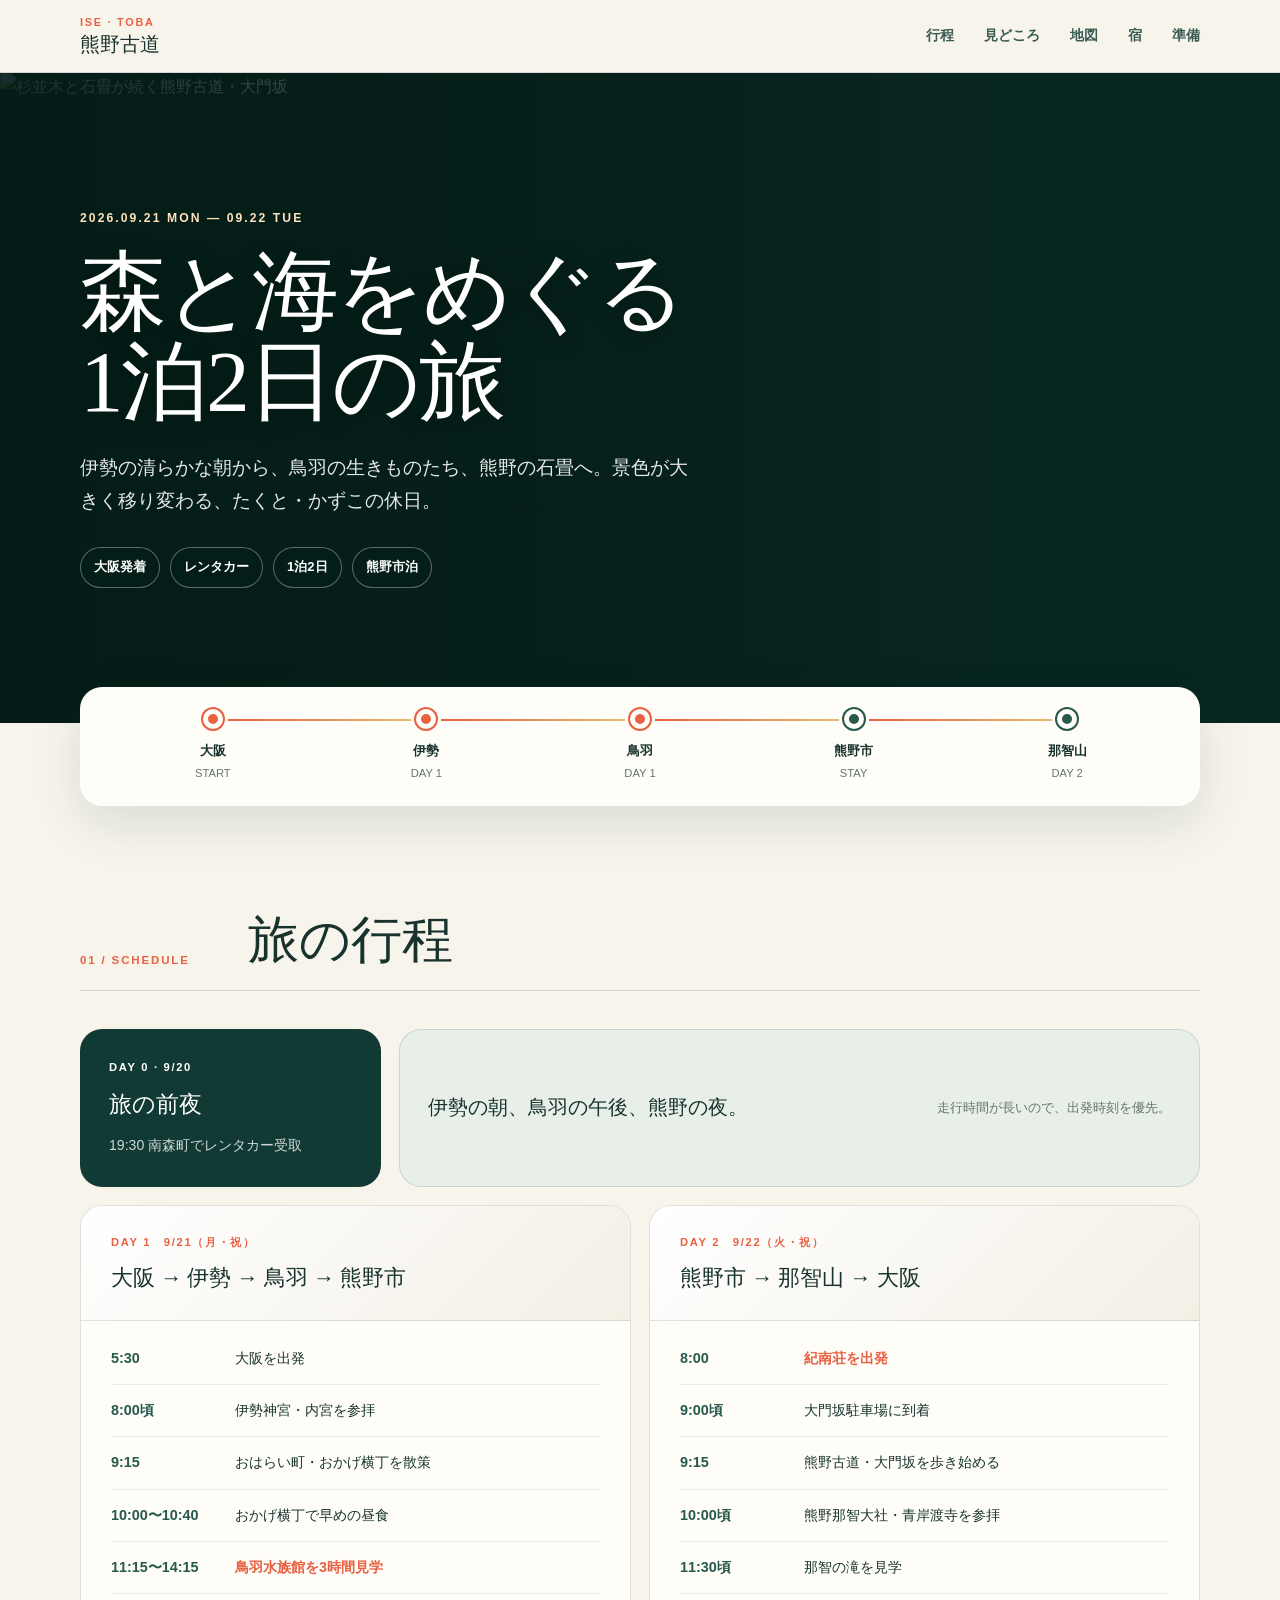
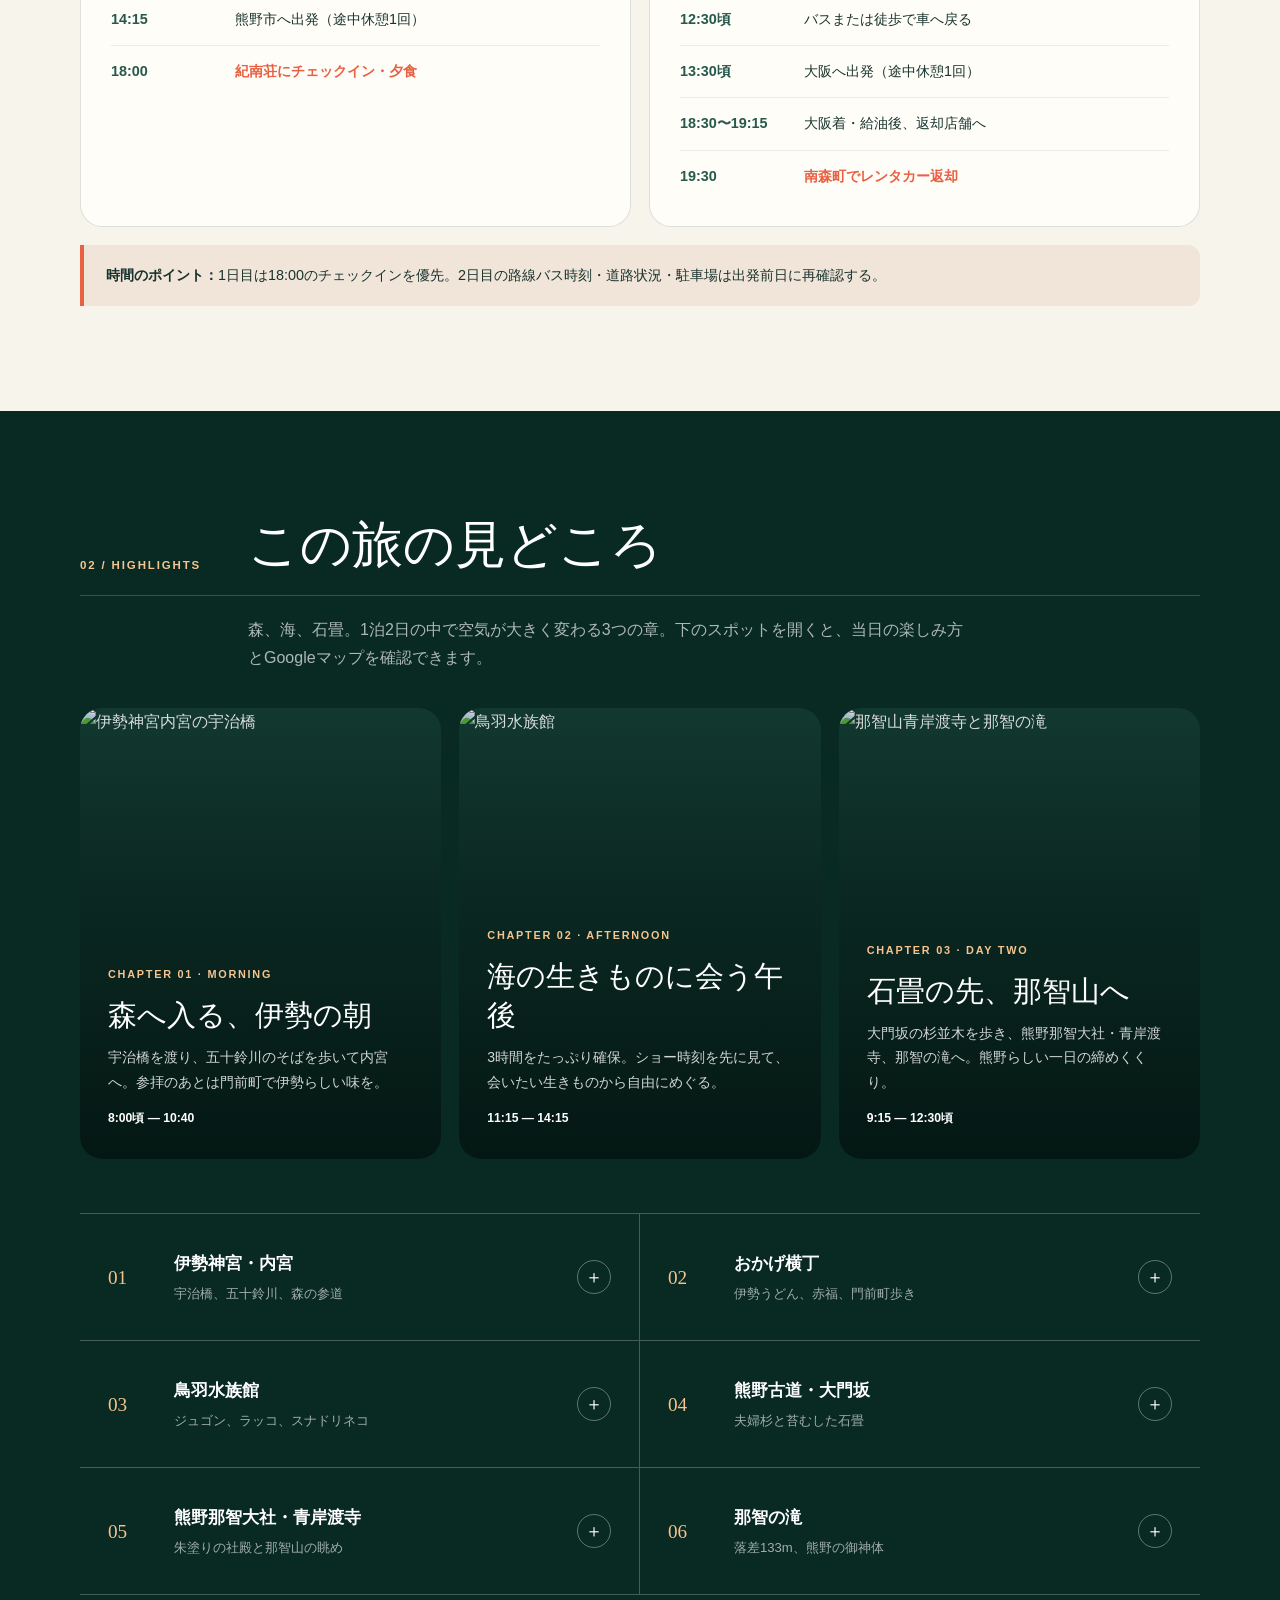
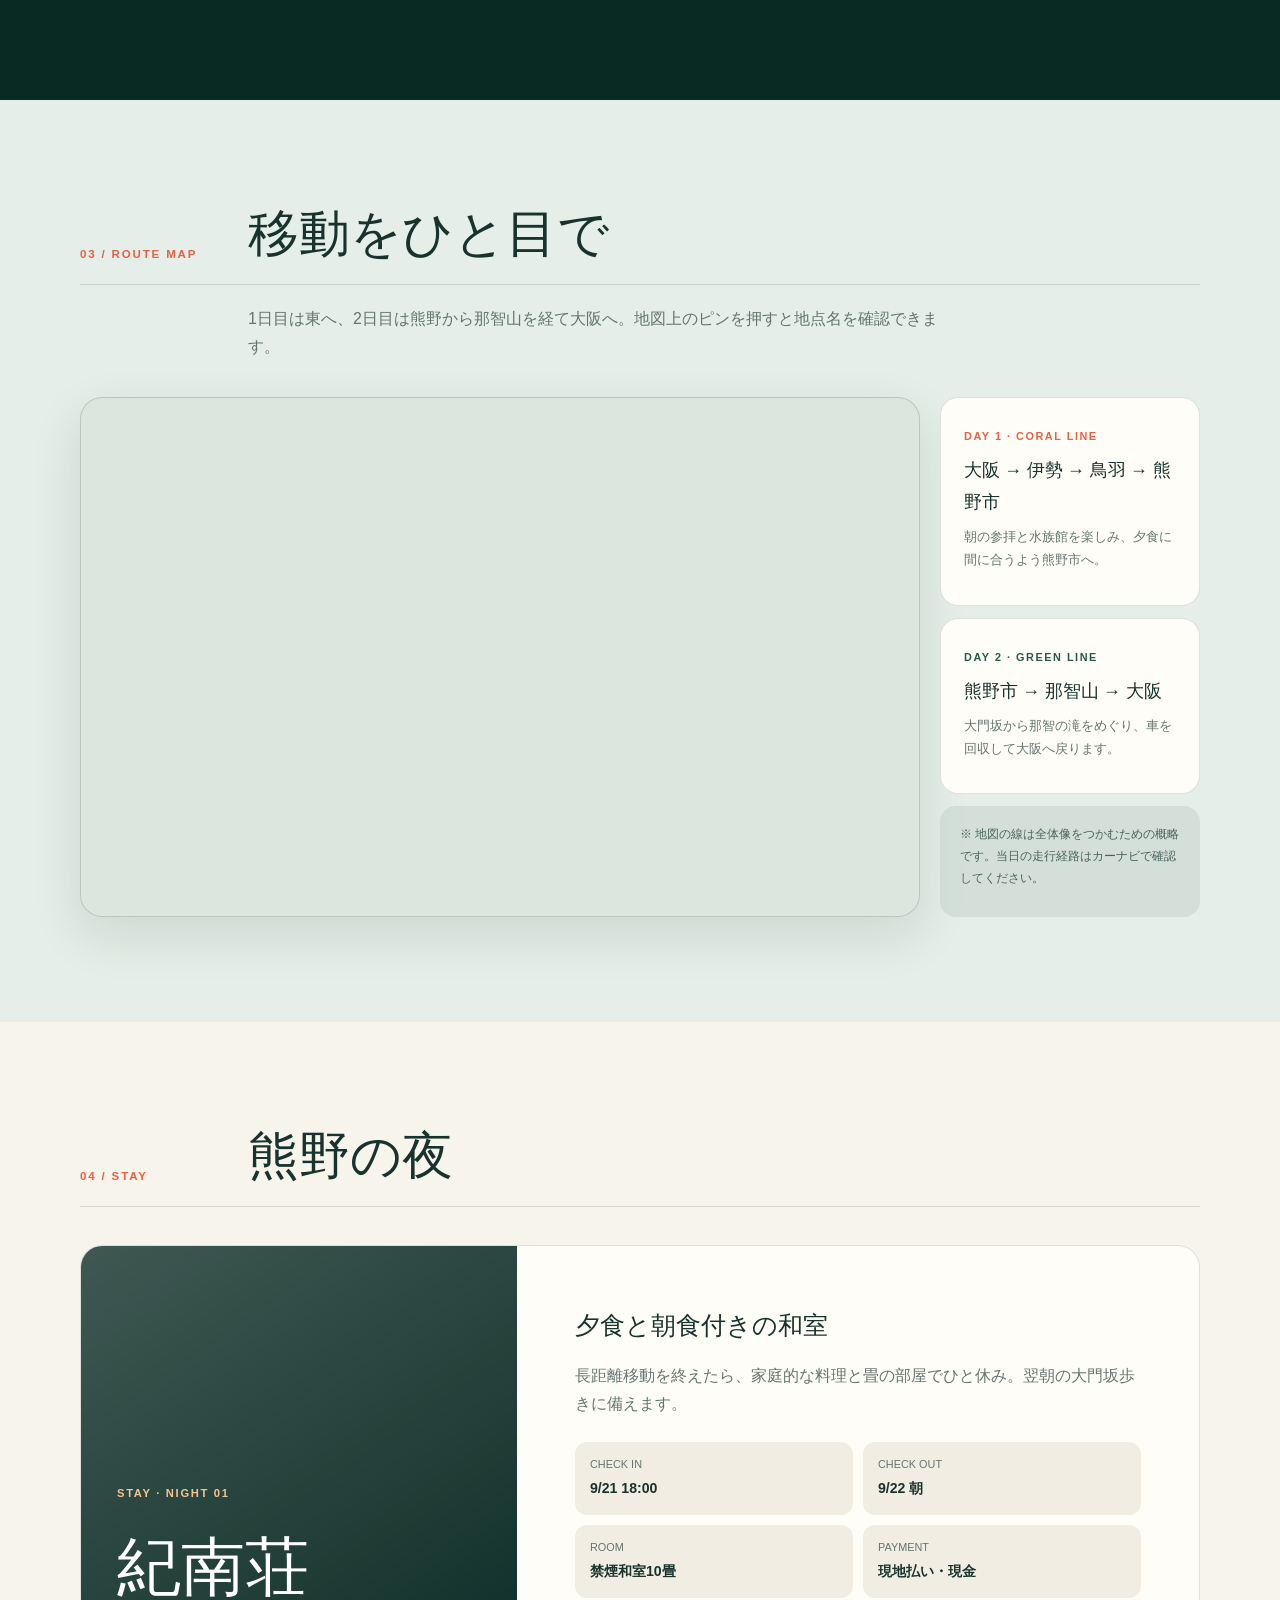
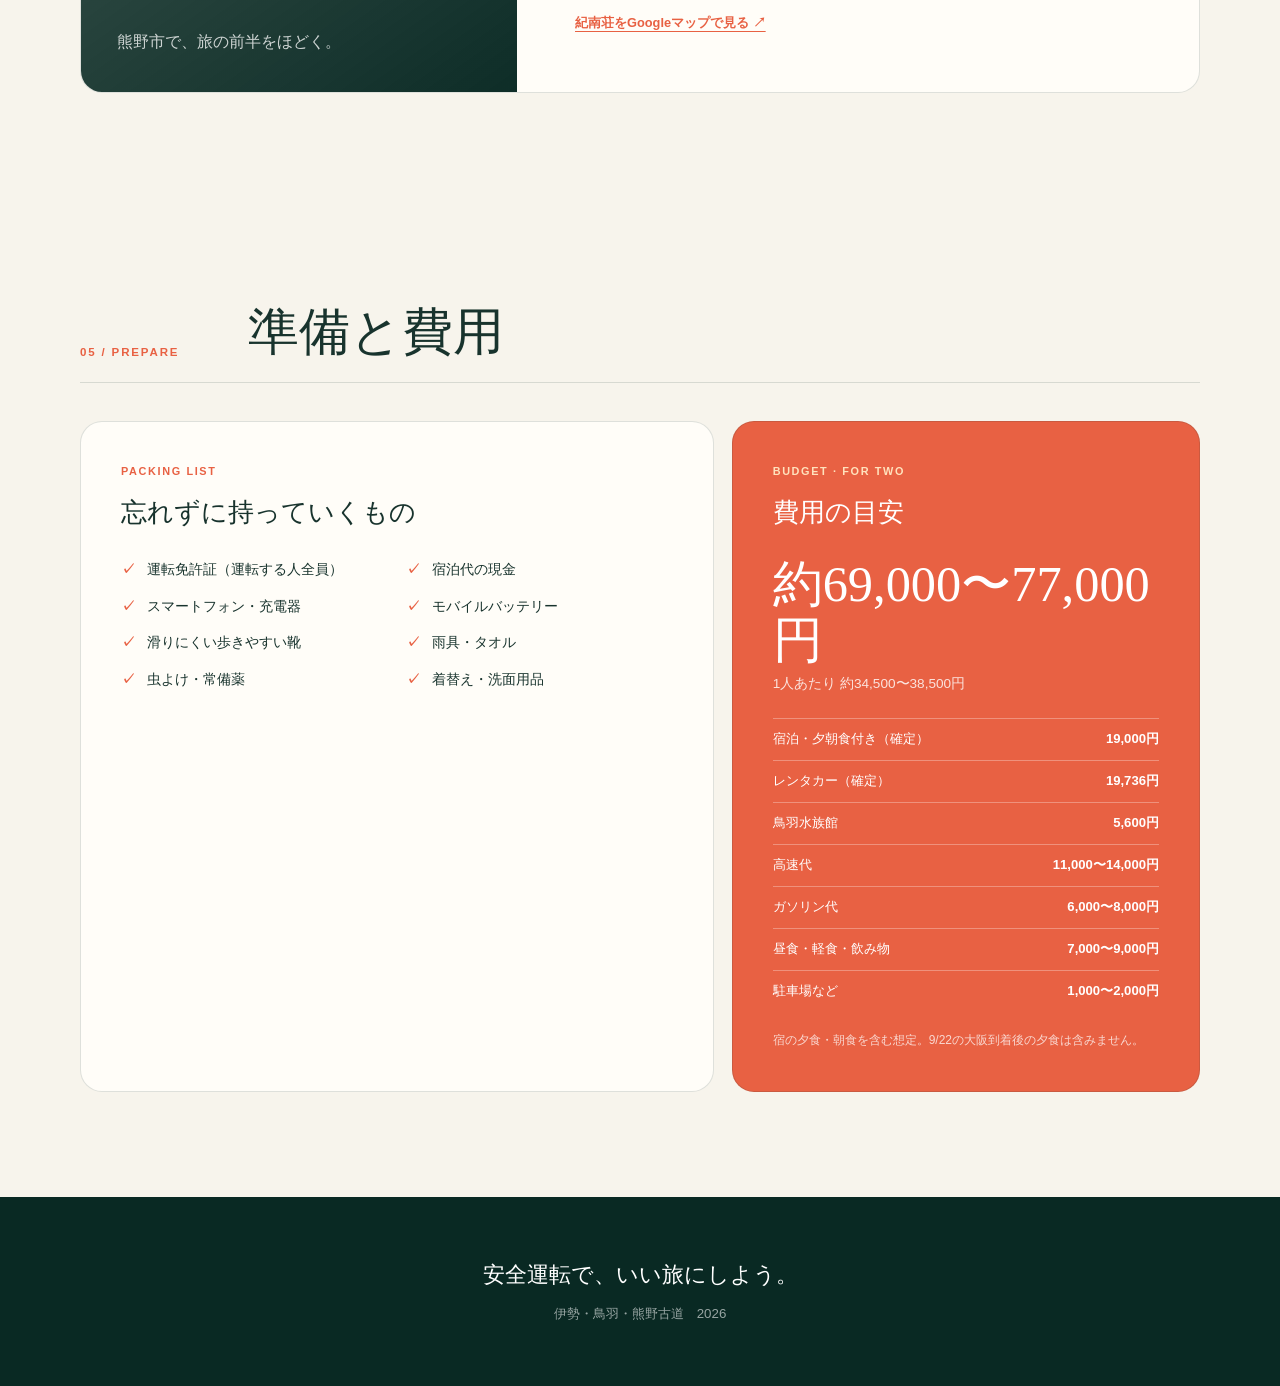
==== commit 17c9e8e3: "Redesign travel guide for responsive viewing" ====
--- a/docs/index.html
+++ b/docs/index.html
@@ -3,45 +3,276 @@
 <head>
   <meta charset="utf-8" />
   <meta name="viewport" content="width=device-width, initial-scale=1" />
-  <title>伊勢・鳥羽・熊野古道 しおり</title>
-  <meta name="description" content="2026年9月21日〜22日の伊勢・鳥羽・熊野古道旅行の共有しおり" />
+  <meta name="description" content="2026年9月21日〜22日、伊勢・鳥羽・熊野古道をめぐる1泊2日の旅行しおり" />
+  <meta name="theme-color" content="#123a34" />
+  <title>伊勢・鳥羽・熊野古道｜旅のしおり</title>
+  <link rel="preconnect" href="https://upload.wikimedia.org" />
+  <link rel="preconnect" href="https://commons.wikimedia.org" />
+  <link rel="preconnect" href="https://unpkg.com" />
   <link rel="stylesheet" href="https://unpkg.com/leaflet@1.9.4/dist/leaflet.css" integrity="sha256-p4NxAoJBhIINfQ5HfTnD2xK8Llf8Wg3qVohU9Hn8kMw=" crossorigin="" />
   <style>
-    :root{--ink:#18362d;--paper:#f7f5ef;--coral:#e95c3d;--mist:#dfeae1}*{box-sizing:border-box}html{scroll-behavior:smooth}body{margin:0;background:var(--paper);color:var(--ink);font-family:-apple-system,BlinkMacSystemFont,"Hiragino Sans","Yu Gothic",sans-serif;line-height:1.7}header{height:68px;padding:0 max(20px,7vw);display:flex;justify-content:space-between;align-items:center}header a{color:inherit;text-decoration:none}.brand{font:500 1.2rem Georgia,serif}.brand small{display:block;font:700 .62rem -apple-system,sans-serif;letter-spacing:.12em}.nav{display:flex;gap:22px;font-size:.82rem}.hero{min-height:480px;height:68vh;position:relative;color:white;overflow:hidden;background:#17372d}.hero:before{content:"";position:absolute;inset:0;background:linear-gradient(90deg,rgba(10,31,24,.82),rgba(10,31,24,.2)),url("https://upload.wikimedia.org/wikipedia/commons/8/85/Kumano_Kodo_pilgrimage_route_Daimon-zaka_World_heritage_%E7%86%8A%E9%87%8E%E5%8F%A4%E9%81%93_%E5%A4%A7%E9%96%80%E5%9D%8203.JPG") center/cover}.hero div{position:relative;top:53%;transform:translateY(-50%);max-width:1080px;margin:auto;padding:0 7vw}.eyebrow,.label{font-size:.72rem;font-weight:700;letter-spacing:.14em}.hero h1{font:500 clamp(2.6rem,7vw,5.5rem)/1.1 Georgia,"Hiragino Mincho ProN",serif;margin:.35rem 0 1rem}.hero p{margin:0;font-size:1.05rem}.facts{max-width:1080px;margin:auto;display:grid;grid-template-columns:repeat(3,1fr);background:var(--coral);color:#fff}.facts div{padding:17px 24px;border-right:1px solid #ffffff55;font-size:.9rem}.facts div:last-child{border:0}main{max-width:1080px;margin:auto;padding:90px 7vw}section{margin-bottom:88px}.heading{border-bottom:1px solid #bcc9bd;display:flex;justify-content:space-between;align-items:baseline;margin-bottom:32px}.label{color:#698175}.heading h2{font:500 clamp(2rem,4vw,3.2rem) Georgia,"Hiragino Mincho ProN",serif;margin:0 0 12px}.days{display:grid;grid-template-columns:1fr 1fr;gap:18px}.card{background:#fff;padding:28px;border:1px solid #e2dfd6}.card h3{font:500 1.25rem Georgia,"Hiragino Mincho ProN",serif;margin:8px 0 20px}.timeline{margin:0;padding:0;list-style:none}.timeline li{display:grid;grid-template-columns:104px 1fr;border-top:1px solid #edf0ea;padding:10px 0;font-size:.9rem}.timeline time{font-weight:700;color:#416552}.notice{background:var(--mist);padding:20px 22px;margin-top:20px;font-size:.9rem}.spots{background:var(--ink);color:#fff;margin-left:calc(50% - 50vw);margin-right:calc(50% - 50vw);padding:84px max(7vw,calc((100vw - 880px)/2))}.spots .heading{border-color:#ffffff44}.spots .label{color:#b8d0bb}.grid{display:grid;grid-template-columns:repeat(3,1fr)}.spot{border:1px solid #ffffff44;margin:-1px 0 0 -1px;padding:24px;min-height:196px}.spot b{font:500 1.2rem Georgia,serif;color:#eec6a8}.spot h3{font-size:1rem;margin:14px 0 7px}.spot p{font-size:.86rem;color:#d8e3dc;margin:0}.prepare{display:grid;grid-template-columns:1.5fr 1fr;gap:18px}.prepare .card{padding:30px}.check{list-style:none;padding:0;margin:0}.check li{padding:8px 0;font-size:.9rem}.check li:before{content:"✓";padding-right:9px;color:#60816e;font-weight:700}.cost{background:var(--coral)!important;color:#fff}.cost strong{display:block;font:2.6rem Georgia,serif;line-height:1.2;margin:10px 0}.cost p{font-size:.88rem}footer{padding:45px 20px;background:#122a23;color:white;text-align:center;font:1.1rem Georgia,"Hiragino Mincho ProN",serif}@media(max-width:680px){.nav{gap:12px;font-size:.75rem}.facts,.days,.prepare{grid-template-columns:1fr}.facts div{border-right:0;border-bottom:1px solid #ffffff55}.grid{grid-template-columns:1fr 1fr}.spot{min-height:170px;padding:19px}main{padding-top:64px}.hero{height:62vh}.timeline li{grid-template-columns:94px 1fr}}
-    .feature:before{background:linear-gradient(0deg,rgba(4,19,14,.98),rgba(4,19,14,.5) 58%,rgba(4,19,14,.22))}.feature h3,.feature p,.feature .chapter,.feature .time{text-shadow:0 2px 12px #081b15}.spot-guide{border-right:0}.spot{margin:0}.spot summary{cursor:pointer;list-style:none}.spot summary::-webkit-details-marker{display:none}.spot .expand{display:block;margin-top:13px;font-size:.74rem;color:#f0cba7;font-weight:700}.spot[open] .expand{display:none}.spot-detail{margin-top:16px;padding-top:14px;border-top:1px solid #ffffff44}.spot-detail p{color:#eef4ef}.map-mini{display:inline-block;margin-top:12px;color:#fff;font-size:.78rem;font-weight:700}.route-map{margin-left:calc(50% - 50vw);margin-right:calc(50% - 50vw);padding:84px max(7vw,calc((100vw - 980px)/2));background:#dfeae1}.route-map .heading{margin-bottom:17px}.route-note{max-width:640px;margin:0 0 25px;font-size:.92rem}.map-frame{height:480px;border:1px solid #b7c6b8;box-shadow:0 16px 38px #18362d22}.map-key{display:flex;flex-wrap:wrap;gap:8px 16px;margin-top:16px;font-size:.8rem}.map-key span:before{content:"";display:inline-block;width:9px;height:9px;margin-right:6px;border-radius:50%;background:var(--coral)}.map-key span:nth-child(n+5):before{background:#416552}.cost strong{font-size:2.05rem}.cost-list{padding:0;margin:14px 0 0;list-style:none;font-size:.78rem}.cost-list li{display:flex;justify-content:space-between;gap:12px;padding:5px 0;border-top:1px solid #ffffff55}.cost-note{font-size:.72rem!important;margin-top:12px!important}@media(max-width:780px){.feature-grid,.spot-guide{grid-template-columns:1fr}.feature{min-height:330px}.stay-card{grid-template-columns:1fr}.map-link{justify-self:start}.map-frame{height:370px}}
+    :root {
+      --forest: #123a34;
+      --forest-deep: #092923;
+      --pine: #27594d;
+      --cream: #f7f4ec;
+      --paper: #fffdf8;
+      --coral: #e86143;
+      --gold: #e6bb72;
+      --ink: #18332d;
+      --muted: #64756f;
+      --line: rgba(24, 51, 45, .14);
+      --shadow: 0 18px 50px rgba(18, 58, 52, .12);
+      --radius: 22px;
+      --shell: min(1120px, calc(100% - 48px));
+    }
+    * { box-sizing: border-box; }
+    html { scroll-behavior: smooth; scroll-padding-top: 86px; max-width: 100%; overflow-x: clip; }
+    body { margin: 0; max-width: 100%; overflow-x: clip; background: var(--cream); color: var(--ink); font-family: -apple-system, BlinkMacSystemFont, "Hiragino Sans", "Yu Gothic", sans-serif; font-size: 16px; line-height: 1.75; }
+    img { display: block; width: 100%; max-width: 100%; }
+    a { color: inherit; }
+    button, summary, a { -webkit-tap-highlight-color: transparent; }
+    .shell { width: var(--shell); margin-inline: auto; }
+
+    .site-header { position: sticky; top: 0; z-index: 1000; background: rgba(247, 244, 236, .93); border-bottom: 1px solid var(--line); backdrop-filter: blur(16px); }
+    .header-inner { min-height: 72px; display: flex; align-items: center; justify-content: space-between; gap: 24px; }
+    .brand { flex: 0 0 auto; text-decoration: none; line-height: 1.05; }
+    .brand small { display: block; margin-bottom: 5px; font-size: .68rem; font-weight: 800; letter-spacing: .16em; color: var(--coral); }
+    .brand strong { font-family: Georgia, "Hiragino Mincho ProN", serif; font-size: 1.25rem; font-weight: 500; }
+    .nav { display: flex; align-items: center; gap: clamp(14px, 2.6vw, 30px); font-size: .85rem; font-weight: 700; white-space: nowrap; }
+    .nav a { text-decoration: none; color: #385a51; }
+    .nav a:hover, .nav a:focus-visible { color: var(--coral); }
+
+    .hero { position: relative; min-height: min(650px, calc(100vh - 72px)); color: #fff; background: var(--forest-deep); isolation: isolate; }
+    .hero-media { position: absolute; inset: 0; z-index: -2; width: 100%; height: 100%; object-fit: cover; object-position: center 52%; }
+    .hero::after { content: ""; position: absolute; inset: 0; z-index: -1; background: linear-gradient(90deg, rgba(4, 27, 22, .91) 0%, rgba(4, 27, 22, .72) 43%, rgba(4, 27, 22, .28) 74%, rgba(4, 27, 22, .18) 100%); }
+    .hero-inner { min-height: min(650px, calc(100vh - 72px)); display: grid; align-content: center; padding-block: 72px; }
+    .kicker { margin: 0 0 18px; font-size: .76rem; font-weight: 800; letter-spacing: .17em; color: #ffe2bd; }
+    .hero h1 { max-width: 800px; margin: 0; font-family: Georgia, "Hiragino Mincho ProN", serif; font-size: clamp(3rem, 6.8vw, 6.4rem); font-weight: 500; line-height: 1.03; letter-spacing: -.025em; text-shadow: 0 4px 24px rgba(0, 0, 0, .34); }
+    .hero-lead { max-width: 620px; margin: 24px 0 0; font-size: clamp(1rem, 1.7vw, 1.18rem); color: rgba(255, 255, 255, .9); }
+    .hero-meta { display: flex; flex-wrap: wrap; gap: 10px; margin-top: 30px; }
+    .hero-meta span { padding: 8px 13px; border: 1px solid rgba(255, 255, 255, .35); border-radius: 999px; background: rgba(5, 32, 26, .28); font-size: .82rem; font-weight: 700; backdrop-filter: blur(8px); }
+
+    .journey-bar { position: relative; z-index: 2; margin-top: -36px; }
+    .journey-grid { display: grid; grid-template-columns: repeat(5, 1fr); padding: 22px 26px; border-radius: var(--radius); background: var(--paper); box-shadow: var(--shadow); }
+    .journey-stop { position: relative; min-width: 0; padding: 0 14px; text-align: center; }
+    .journey-stop:not(:last-child)::after { content: ""; position: absolute; top: 10px; left: calc(50% + 15px); width: calc(100% - 30px); height: 2px; background: linear-gradient(90deg, var(--coral), var(--gold)); }
+    .journey-dot { position: relative; z-index: 1; display: block; width: 20px; height: 20px; margin: 0 auto 10px; border: 5px solid var(--paper); border-radius: 50%; background: var(--coral); box-shadow: 0 0 0 2px var(--coral); }
+    .journey-stop:nth-child(n+4) .journey-dot { background: var(--pine); box-shadow: 0 0 0 2px var(--pine); }
+    .journey-stop b { display: block; overflow: hidden; font-size: .83rem; text-overflow: ellipsis; white-space: nowrap; }
+    .journey-stop small { display: block; margin-top: 2px; font-size: .7rem; color: var(--muted); }
+
+    .section { padding-block: 105px; }
+    .section-head { display: grid; grid-template-columns: 140px 1fr; gap: 28px; align-items: end; margin-bottom: 38px; padding-bottom: 20px; border-bottom: 1px solid var(--line); }
+    .section-label { margin: 0; font-size: .72rem; font-weight: 800; letter-spacing: .16em; color: var(--coral); }
+    .section-head h2 { margin: 0; font-family: Georgia, "Hiragino Mincho ProN", serif; font-size: clamp(2.1rem, 4vw, 3.7rem); font-weight: 500; line-height: 1.15; }
+    .section-note { max-width: 720px; margin: -18px 0 36px 168px; color: var(--muted); }
+
+    .prelude { display: grid; grid-template-columns: .82fr 2.18fr; gap: 18px; margin-bottom: 18px; }
+    .pickup, .day-card, .stay-card, .packing-card, .cost-card { border: 1px solid var(--line); border-radius: var(--radius); background: var(--paper); }
+    .pickup { display: grid; align-content: center; padding: 28px; background: var(--forest); color: #fff; }
+    .pickup span, .day-label, .stay-eyebrow { font-size: .7rem; font-weight: 800; letter-spacing: .15em; }
+    .pickup strong { margin-top: 7px; font-family: Georgia, "Hiragino Mincho ProN", serif; font-size: 1.45rem; font-weight: 500; }
+    .pickup p { margin: 8px 0 0; font-size: .88rem; color: rgba(255,255,255,.8); }
+    .route-summary { display: flex; align-items: center; justify-content: space-between; gap: 24px; padding: 24px 28px; border: 1px solid var(--line); border-radius: var(--radius); background: #e8efe9; }
+    .route-summary strong { font-family: Georgia, "Hiragino Mincho ProN", serif; font-size: 1.22rem; font-weight: 500; }
+    .route-summary span { font-size: .84rem; color: var(--muted); }
+    .days { display: grid; grid-template-columns: 1fr 1fr; gap: 18px; }
+    .day-card { overflow: hidden; }
+    .day-top { padding: 27px 30px 22px; background: linear-gradient(135deg, #fff 0%, #f3efe5 100%); border-bottom: 1px solid var(--line); }
+    .day-label { margin: 0 0 8px; color: var(--coral); }
+    .day-card h3 { margin: 0; font-family: Georgia, "Hiragino Mincho ProN", serif; font-size: 1.35rem; font-weight: 500; }
+    .timeline { margin: 0; padding: 12px 30px 24px; list-style: none; }
+    .timeline li { display: grid; grid-template-columns: 108px 1fr; gap: 16px; padding: 13px 0; border-bottom: 1px solid rgba(24,51,45,.09); font-size: .9rem; }
+    .timeline li:last-child { border-bottom: 0; }
+    .timeline time { font-weight: 800; color: var(--pine); font-variant-numeric: tabular-nums; }
+    .timeline .key { font-weight: 800; color: var(--coral); }
+    .schedule-alert { margin-top: 18px; padding: 18px 22px; border-left: 4px solid var(--coral); border-radius: 0 12px 12px 0; background: #f1e4d9; font-size: .9rem; }
+
+    .highlights { padding-block: 105px; background: var(--forest-deep); color: #fff; }
+    .highlights .section-head { border-color: rgba(255,255,255,.19); }
+    .highlights .section-label { color: #f6c48f; }
+    .highlights .section-note { color: rgba(255,255,255,.67); }
+    .story-grid { display: grid; grid-template-columns: repeat(3, minmax(0, 1fr)); gap: 18px; }
+    .story-card { position: relative; min-width: 0; aspect-ratio: 4 / 5; overflow: hidden; border-radius: var(--radius); background: #143d34; isolation: isolate; }
+    .story-card img { position: absolute; inset: 0; z-index: -2; width: 100%; height: 100%; object-fit: cover; }
+    .story-card::after { content: ""; position: absolute; inset: 0; z-index: -1; background: linear-gradient(0deg, rgba(3,22,18,.97) 0%, rgba(3,22,18,.55) 58%, rgba(3,22,18,.12) 100%); }
+    .story-content { position: absolute; inset: auto 0 0; padding: 28px; }
+    .story-content small { font-size: .68rem; font-weight: 800; letter-spacing: .16em; color: #f6c48f; }
+    .story-content h3 { margin: 9px 0 10px; font-family: Georgia, "Hiragino Mincho ProN", serif; font-size: clamp(1.35rem, 2.3vw, 1.8rem); font-weight: 500; line-height: 1.35; }
+    .story-content p { margin: 0; font-size: .88rem; line-height: 1.75; color: rgba(255,255,255,.82); }
+    .story-time { display: inline-block; margin-top: 14px; font-size: .76rem; font-weight: 800; }
+
+    .spot-list { display: grid; grid-template-columns: 1fr 1fr; margin-top: 54px; border-top: 1px solid rgba(255,255,255,.24); }
+    .spot { min-width: 0; border-bottom: 1px solid rgba(255,255,255,.24); }
+    .spot:nth-child(odd) { border-right: 1px solid rgba(255,255,255,.24); }
+    .spot summary { position: relative; display: grid; grid-template-columns: 48px 1fr auto; gap: 18px; align-items: center; min-height: 126px; padding: 24px 28px; cursor: pointer; list-style: none; }
+    .spot summary::-webkit-details-marker { display: none; }
+    .spot-number { font-family: Georgia, serif; font-size: 1.2rem; color: #f6c48f; }
+    .spot-title h3 { margin: 0 0 4px; font-size: 1.05rem; }
+    .spot-title p { margin: 0; font-size: .82rem; color: rgba(255,255,255,.62); }
+    .spot-toggle { display: grid; place-items: center; width: 34px; height: 34px; border: 1px solid rgba(255,255,255,.35); border-radius: 50%; font-size: 1.1rem; transition: transform .2s ease, background .2s ease; }
+    .spot[open] .spot-toggle { transform: rotate(45deg); background: var(--coral); border-color: var(--coral); }
+    .spot-detail { padding: 0 28px 26px 94px; }
+    .spot-detail p { margin: 0; font-size: .88rem; color: rgba(255,255,255,.82); }
+    .map-link { display: inline-flex; align-items: center; margin-top: 14px; color: #f6c48f; font-size: .8rem; font-weight: 800; text-underline-offset: 4px; }
+
+    .map-section { background: #e5eee8; }
+    .map-layout { display: grid; grid-template-columns: minmax(0, 1.55fr) minmax(260px, .45fr); gap: 20px; align-items: stretch; }
+    .map-frame { width: 100%; height: 520px; min-width: 0; overflow: hidden; border: 1px solid rgba(18,58,52,.18); border-radius: var(--radius); background: #dbe6df; box-shadow: var(--shadow); }
+    .map-side { display: grid; gap: 12px; }
+    .route-day { padding: 23px; border-radius: 18px; background: var(--paper); border: 1px solid var(--line); }
+    .route-day small { font-size: .68rem; font-weight: 800; letter-spacing: .14em; color: var(--coral); }
+    .route-day:nth-child(2) small { color: var(--pine); }
+    .route-day h3 { margin: 6px 0 8px; font-family: Georgia, "Hiragino Mincho ProN", serif; font-size: 1.12rem; font-weight: 500; }
+    .route-day p { margin: 0; font-size: .82rem; color: var(--muted); }
+    .map-tip { padding: 18px 20px; border-radius: 16px; background: rgba(18,58,52,.08); font-size: .78rem; color: #49645c; }
+
+    .stay { padding-block: 105px; }
+    .stay-card { display: grid; grid-template-columns: minmax(0, .78fr) minmax(0, 1.22fr); overflow: hidden; }
+    .stay-visual { min-height: 380px; display: grid; align-content: end; padding: 36px; background: linear-gradient(145deg, rgba(9,41,35,.78), rgba(9,41,35,.98)), url("https://upload.wikimedia.org/wikipedia/commons/0/0d/Kumano_city_and_Shichirimihama_coast_seen_from_Onigajo.jpg") center / cover; color: #fff; }
+    .stay-eyebrow { color: #f6c48f; }
+    .stay-visual h2 { margin: 8px 0 4px; font-family: Georgia, "Hiragino Mincho ProN", serif; font-size: clamp(2.3rem, 5vw, 4rem); font-weight: 500; }
+    .stay-visual p { margin: 0; color: rgba(255,255,255,.78); }
+    .stay-body { display: grid; align-content: center; padding: clamp(30px, 5vw, 58px); }
+    .stay-body h3 { margin: 0 0 14px; font-family: Georgia, "Hiragino Mincho ProN", serif; font-size: 1.55rem; font-weight: 500; }
+    .stay-body > p { margin: 0; color: var(--muted); }
+    .stay-facts { display: grid; grid-template-columns: 1fr 1fr; gap: 10px; margin-top: 24px; }
+    .stay-facts div { padding: 13px 15px; border-radius: 12px; background: #f1ede3; }
+    .stay-facts small { display: block; font-size: .68rem; color: var(--muted); }
+    .stay-facts b { font-size: .88rem; }
+    .stay-body .map-link { color: var(--coral); }
+
+    .prepare-grid { display: grid; grid-template-columns: minmax(0, 1.15fr) minmax(340px, .85fr); gap: 18px; }
+    .packing-card, .cost-card { padding: clamp(26px, 4vw, 40px); }
+    .card-label { margin: 0 0 8px; font-size: .68rem; font-weight: 800; letter-spacing: .15em; color: var(--coral); }
+    .packing-card h3, .cost-card h3 { margin: 0 0 22px; font-family: Georgia, "Hiragino Mincho ProN", serif; font-size: 1.65rem; font-weight: 500; }
+    .checklist { display: grid; grid-template-columns: 1fr 1fr; gap: 12px 18px; margin: 0; padding: 0; list-style: none; }
+    .checklist li { position: relative; padding-left: 26px; font-size: .88rem; }
+    .checklist li::before { content: "✓"; position: absolute; left: 0; top: 0; color: var(--coral); font-weight: 900; }
+    .cost-card { background: var(--coral); color: #fff; }
+    .cost-card .card-label { color: #ffe2bd; }
+    .cost-total { display: block; margin-bottom: 4px; font-family: Georgia, serif; font-size: clamp(2.15rem, 4vw, 3.15rem); font-weight: 500; line-height: 1.1; }
+    .cost-per { margin: 0 0 22px; font-size: .85rem; color: rgba(255,255,255,.82); }
+    .cost-list { margin: 0; padding: 0; list-style: none; }
+    .cost-list li { display: flex; justify-content: space-between; gap: 14px; padding: 9px 0; border-top: 1px solid rgba(255,255,255,.3); font-size: .82rem; }
+    .cost-list b { white-space: nowrap; }
+    .cost-note { margin: 18px 0 0; font-size: .75rem; color: rgba(255,255,255,.75); }
+
+    footer { padding: 60px 24px; background: var(--forest-deep); color: #fff; text-align: center; }
+    footer p { margin: 0; font-family: Georgia, "Hiragino Mincho ProN", serif; font-size: 1.35rem; }
+    footer small { display: block; margin-top: 8px; color: rgba(255,255,255,.58); }
+
+    @media (max-width: 920px) {
+      :root { --shell: min(100% - 36px, 760px); }
+      .journey-grid { padding-inline: 12px; }
+      .journey-stop { padding-inline: 5px; }
+      .story-grid { grid-template-columns: 1fr 1fr; }
+      .story-card:first-child { grid-column: 1 / -1; aspect-ratio: 16 / 8; }
+      .map-layout { grid-template-columns: 1fr; }
+      .map-side { grid-template-columns: 1fr 1fr; }
+      .map-tip { grid-column: 1 / -1; }
+      .prepare-grid { grid-template-columns: 1fr; }
+    }
+    @media (max-width: 720px) {
+      :root { --shell: calc(100% - 28px); --radius: 18px; }
+      html { scroll-padding-top: 64px; }
+      .header-inner { min-height: 64px; }
+      .brand strong { font-size: 1.05rem; }
+      .brand small { font-size: .6rem; }
+      .nav { max-width: 62%; overflow-x: auto; gap: 16px; font-size: .75rem; scrollbar-width: none; }
+      .nav::-webkit-scrollbar { display: none; }
+      .hero, .hero-inner { min-height: 540px; }
+      .hero::after { background: linear-gradient(0deg, rgba(4,27,22,.94) 0%, rgba(4,27,22,.55) 62%, rgba(4,27,22,.2) 100%); }
+      .hero-inner { align-content: end; padding-block: 58px; }
+      .hero h1 { font-size: clamp(2.7rem, 13vw, 4rem); }
+      .hero-lead { font-size: .95rem; }
+      .journey-bar { margin-top: -20px; }
+      .journey-grid { grid-template-columns: repeat(5, 92px); overflow-x: auto; justify-content: start; padding: 18px 12px; scroll-snap-type: x proximity; }
+      .journey-stop { scroll-snap-align: start; }
+      .section, .highlights, .stay { padding-block: 76px; }
+      .section-head { grid-template-columns: 1fr; gap: 8px; margin-bottom: 28px; }
+      .section-head h2 { font-size: 2.25rem; }
+      .section-note { margin: -12px 0 28px; font-size: .88rem; }
+      .prelude { grid-template-columns: 1fr; }
+      .route-summary { align-items: flex-start; flex-direction: column; gap: 6px; }
+      .days { grid-template-columns: 1fr; }
+      .timeline { padding-inline: 20px; }
+      .timeline li { grid-template-columns: 92px 1fr; gap: 12px; }
+      .story-grid { grid-template-columns: 1fr; }
+      .story-card, .story-card:first-child { grid-column: auto; aspect-ratio: 4 / 5; }
+      .spot-list { grid-template-columns: 1fr; }
+      .spot:nth-child(odd) { border-right: 0; }
+      .spot summary { grid-template-columns: 38px 1fr auto; gap: 12px; padding: 22px 14px; }
+      .spot-detail { padding: 0 16px 24px 64px; }
+      .map-frame { height: 410px; }
+      .map-side { grid-template-columns: 1fr; }
+      .map-tip { grid-column: auto; }
+      .stay-card { grid-template-columns: 1fr; }
+      .stay-visual { min-height: 310px; }
+      .stay-facts, .checklist { grid-template-columns: 1fr; }
+      .cost-list li { align-items: baseline; }
+    }
+    @media (max-width: 400px) {
+      .nav a:nth-child(3) { display: none; }
+      .hero h1 { font-size: 2.55rem; }
+      .hero-meta span { font-size: .74rem; }
+      .timeline li { grid-template-columns: 82px 1fr; font-size: .84rem; }
+      .story-content { padding: 22px; }
+    }
+    @media (prefers-reduced-motion: reduce) { html { scroll-behavior: auto; } }
   </style>
 </head>
 <body>
-  <header><a class="brand" href="#top"><small>伊勢・鳥羽</small>熊野古道</a><nav class="nav"><a href="#schedule">行程</a><a href="#spots">見どころ</a><a href="#route">地図</a><a href="#prepare">準備</a></nav></header>
-  <section class="hero" id="top"><div><span class="eyebrow">2026.09.21 MON — 09.22 TUE</span><h1>森と海をめぐる<br>1泊2日の旅</h1><p>伊勢の朝、鳥羽の海、そして熊野古道へ。　たくと・かずこ</p></div></section>
-  <div class="facts"><div>大阪発着・レンタカー</div><div>宿泊：熊野市・紀南荘</div><div>9/21 18:00 チェックイン</div></div>
+  <header class="site-header"><div class="shell header-inner"><a class="brand" href="#top"><small>ISE · TOBA</small><strong>熊野古道</strong></a><nav class="nav" aria-label="ページ内メニュー"><a href="#schedule">行程</a><a href="#highlights">見どころ</a><a href="#route">地図</a><a href="#stay">宿</a><a href="#prepare">準備</a></nav></div></header>
   <main>
-    <section id="schedule"><div class="heading"><p class="label">01 / SCHEDULE</p><h2>旅の行程</h2></div><div class="days"><article class="card"><p class="label">DAY 1　9/21（月・祝）</p><h3>大阪 → 伊勢 → 鳥羽 → 熊野市</h3><ul class="timeline"><li><time>5:30</time>大阪を出発</li><li><time>8:00頃</time>伊勢神宮・内宮を参拝</li><li><time>9:15</time>おはらい町・おかげ横丁を散策</li><li><time>10:00〜10:40</time>おかげ横丁で昼食</li><li><time>11:15〜14:15</time>鳥羽水族館を見学</li><li><time>14:15</time>熊野市へ移動（途中で休憩1回）</li><li><time>18:00</time>紀南荘にチェックイン・夕食</li></ul></article><article class="card"><p class="label">DAY 2　9/22（火・祝）</p><h3>熊野市 → 那智山 → 大阪</h3><ul class="timeline"><li><time>8:00</time>紀南荘を出発</li><li><time>9:00頃</time>大門坂駐車場に到着</li><li><time>9:15</time>熊野古道・大門坂を歩き始める</li><li><time>10:00頃</time>熊野那智大社・青岸渡寺を参拝</li><li><time>11:30頃</time>那智の滝を見学</li><li><time>13:30頃</time>大阪へ出発（途中で休憩1回）</li><li><time>19:30</time>南森町でレンタカー返却</li></ul></article></div><div class="notice"><strong>1日目は時間に注意。</strong> 紀南荘は18:00チェックインです。鳥羽水族館を出た後は休憩を1回に絞り、遅れそうなら宿へ連絡します。</div></section>
-    <section class="spots" id="spots"><div class="heading"><p class="label">02 / HIGHLIGHTS</p><h2>この旅の見どころ</h2></div><p class="spot-intro">朝の森、海の生きもの、石畳の参詣道。気になるカードを開くと、当日の楽しみ方と地図へのリンクが見られます。</p><div class="feature-grid"><article class="feature"><img src="https://commons.wikimedia.org/wiki/Special:FilePath/%E5%AE%87%E6%B2%BB%E6%A9%8B%20%2851435412437%29.jpg?width=1280" alt="伊勢神宮内宮の宇治橋" loading="lazy"><span class="chapter">CHAPTER 01 / MORNING</span><h3>森へ入る、伊勢の朝</h3><p>宇治橋を渡り、五十鈴川のそばを歩いて内宮へ。静かな参拝のあとには、おかげ横丁で伊勢らしい昼食を。</p><span class="time">8:00頃 — 10:40</span></article><article class="feature"><img src="https://commons.wikimedia.org/wiki/Special:FilePath/%E9%B3%A5%E7%BE%BD%E6%B0%B4%E6%97%8F%E9%A4%A8%20Toba%20Aquarium%20%2854790849678%29.jpg?width=1280" alt="鳥羽水族館" loading="lazy"><span class="chapter">CHAPTER 02 / AFTERNOON</span><h3>海の生きものに会う午後</h3><p>3時間をたっぷり確保。ジュゴン、ラッコ、スナドリネコなど、見たい生きものから回るのがおすすめです。</p><span class="time">11:15 — 14:15</span></article><article class="feature"><img src="https://commons.wikimedia.org/wiki/Special:FilePath/Seigantoji05s1920.jpg?width=1280" alt="那智山青岸渡寺" loading="lazy"><span class="chapter">CHAPTER 03 / DAY TWO</span><h3>石畳の先、那智山へ</h3><p>大門坂の杉並木を歩き、熊野那智大社・青岸渡寺へ。那智の滝まで巡る、熊野らしい一日の締めくくり。</p><span class="time">9:15 — 11:30頃</span></article><article class="stay-card"><div><span class="chapter">STAY / NIGHT 01</span><h3>紀南荘</h3></div><p>熊野市で1泊。1日目の長距離移動を終えたら、夕食と休息で翌朝の大門坂歩きに備えます。チェックインは18:00です。</p><a class="map-link" href="https://www.google.com/maps/search/?api=1&query=%E7%B4%80%E5%8D%97%E8%8D%98%20%E4%B8%89%E9%87%8D%E7%9C%8C%E7%86%8A%E9%87%8E%E5%B8%82" target="_blank" rel="noopener">Google マップで見る ↗</a></article></div><div class="spot-guide"><details class="spot"><summary><b>01</b><h3>伊勢神宮・内宮</h3><p>五十鈴川と森の参道を歩く、旅の静かな始まり。</p><span class="tag">宇治橋 → 正宮</span><span class="expand">詳細を見る ＋</span></summary><div class="spot-detail"><p>まずは宇治橋から正宮までをゆっくり往復。朝の空気を味わったら、おかげ横丁へそのまま歩いて向かえます。</p><a class="map-mini" href="https://www.google.com/maps/search/?api=1&query=%E4%BC%8A%E5%8B%A2%E7%A5%9E%E5%AE%AE%20%E5%86%85%E5%AE%AE" target="_blank" rel="noopener">Google マップを開く ↗</a></div></details><details class="spot"><summary><b>02</b><h3>おかげ横丁</h3><p>伊勢うどんと赤福。門前町を歩きながら昼食を楽しむ。</p><span class="tag">食べ歩き・おみやげ</span><span class="expand">詳細を見る ＋</span></summary><div class="spot-detail"><p>昼食は10:00〜10:40。伊勢うどんを軸に、赤福や気になるお店を少しだけ。水族館へ向けて時間を見ながら出発します。</p><a class="map-mini" href="https://www.google.com/maps/search/?api=1&query=%E3%81%8A%E3%81%8B%E3%81%92%E6%A8%AA%E4%B8%81" target="_blank" rel="noopener">Google マップを開く ↗</a></div></details><details class="spot"><summary><b>03</b><h3>鳥羽水族館</h3><p>まずは当日のショー時刻と、会いたい生きものを確認。</p><span class="tag">ジュゴン・ラッコ</span><span class="expand">詳細を見る ＋</span></summary><div class="spot-detail"><p>見学は3時間。入館後にショーの時間を確認してから、ジュゴン・ラッコ・スナドリネコを優先して回ると満足度が上がります。</p><a class="map-mini" href="https://www.google.com/maps/search/?api=1&query=%E9%B3%A5%E7%BE%BD%E6%B0%B4%E6%97%8F%E9%A4%A8" target="_blank" rel="noopener">Google マップを開く ↗</a></div></details><details class="spot"><summary><b>04</b><h3>熊野古道・大門坂</h3><p>夫婦杉と石畳。歩くほどに山の空気が濃くなる参詣道。</p><span class="tag">歩きやすい靴で</span><span class="expand">詳細を見る ＋</span></summary><div class="spot-detail"><p>大門坂駐車場を起点に、杉並木と石畳を歩きます。歩行用の靴と水分を準備して、那智山の参道らしい景観を楽しみます。</p><a class="map-mini" href="https://www.google.com/maps/search/?api=1&query=%E5%A4%A7%E9%96%80%E5%9D%82%20%E9%A7%90%E8%BB%8A%E5%A0%B4" target="_blank" rel="noopener">Google マップを開く ↗</a></div></details><details class="spot"><summary><b>05</b><h3>熊野那智大社・青岸渡寺</h3><p>朱塗りの社殿と、神仏習合の歴史を感じる山の境内。</p><span class="tag">参拝・休憩</span><span class="expand">詳細を見る ＋</span></summary><div class="spot-detail"><p>大門坂を上がった先の参拝地。熊野那智大社で参拝し、青岸渡寺から那智の滝を望む景色も味わいます。</p><a class="map-mini" href="https://www.google.com/maps/search/?api=1&query=%E7%86%8A%E9%87%8E%E9%82%A3%E6%99%BA%E5%A4%A7%E7%A4%BE" target="_blank" rel="noopener">Google マップを開く ↗</a></div></details><details class="spot"><summary><b>06</b><h3>那智の滝</h3><p>落差133m。熊野の旅を締めくくる、迫力ある御神体。</p><span class="tag">飛瀧神社</span><span class="expand">詳細を見る ＋</span></summary><div class="spot-detail"><p>飛瀧神社の御神体でもある那智の滝へ。滝の近くまで進み、熊野の旅の余韻を残して大門坂駐車場へ戻ります。</p><a class="map-mini" href="https://www.google.com/maps/search/?api=1&query=%E9%82%A3%E6%99%BA%E3%81%AE%E6%BB%9D" target="_blank" rel="noopener">Google マップを開く ↗</a></div></details></div></section>
-    <section class="route-map" id="route"><div class="heading"><p class="label">03 / ROUTE MAP</p><h2>移動をひと目で</h2></div><p class="route-note">大阪から伊勢・鳥羽を経て熊野市で宿泊。翌日は大門坂・那智山を巡り、大阪へ戻ります。ピンを押すと各地点の名前を確認できます。</p><div class="map-frame" id="trip-map" aria-label="伊勢・鳥羽・熊野古道の行程地図"></div><div class="map-key"><span>1日目：大阪 → 伊勢 → 鳥羽 → 熊野市</span><span>2日目：熊野市 → 那智山 → 大阪</span></div></section>
-    <section id="prepare"><div class="heading"><p class="label">04 / PREPARE</p><h2>持ち物と当日のこと</h2></div><div class="prepare"><article class="card"><h3>持ち物</h3><ul class="check"><li>運転免許証（運転する人全員）</li><li>現金（宿泊代は現地払い・カード利用不可）</li><li>スマートフォン、充電器、モバイルバッテリー</li><li>滑りにくい歩きやすい靴</li><li>雨具、タオル、虫よけ、常備薬</li><li>着替え・洗面用品・翌日の歩行用の服装</li></ul></article><article class="card cost"><h3>費用の目安（2人合計）</h3><strong>約69,000〜77,000円</strong><p>1人あたり 約34,500〜38,500円</p><ul class="cost-list"><li><span>宿泊・夕朝食付き（確定）</span><span>19,000円</span></li><li><span>レンタカー（確定）</span><span>19,736円</span></li><li><span>鳥羽水族館（大人2人）</span><span>5,600円</span></li><li><span>高速代（普通車・ETC想定）</span><span>11,000〜14,000円</span></li><li><span>ガソリン代</span><span>6,000〜8,000円</span></li><li><span>昼食・軽食・飲み物</span><span>7,000〜9,000円</span></li><li><span>駐車場など</span><span>1,000〜2,000円</span></li></ul><p class="cost-note">宿の夕食・朝食は宿泊代に含む想定。9/22の大阪到着後の夕食は含めていません。</p></article></div></section>
+    <section class="hero" id="top"><img class="hero-media" src="https://upload.wikimedia.org/wikipedia/commons/8/85/Kumano_Kodo_pilgrimage_route_Daimon-zaka_World_heritage_%E7%86%8A%E9%87%8E%E5%8F%A4%E9%81%93_%E5%A4%A7%E9%96%80%E5%9D%8203.JPG" alt="杉並木と石畳が続く熊野古道・大門坂" /><div class="shell hero-inner"><div><p class="kicker">2026.09.21 MON — 09.22 TUE</p><h1>森と海をめぐる<br />1泊2日の旅</h1><p class="hero-lead">伊勢の清らかな朝から、鳥羽の生きものたち、熊野の石畳へ。景色が大きく移り変わる、たくと・かずこの休日。</p><div class="hero-meta"><span>大阪発着</span><span>レンタカー</span><span>1泊2日</span><span>熊野市泊</span></div></div></div></section>
+    <div class="shell journey-bar" aria-label="旅の主な経由地"><div class="journey-grid"><div class="journey-stop"><i class="journey-dot"></i><b>大阪</b><small>START</small></div><div class="journey-stop"><i class="journey-dot"></i><b>伊勢</b><small>DAY 1</small></div><div class="journey-stop"><i class="journey-dot"></i><b>鳥羽</b><small>DAY 1</small></div><div class="journey-stop"><i class="journey-dot"></i><b>熊野市</b><small>STAY</small></div><div class="journey-stop"><i class="journey-dot"></i><b>那智山</b><small>DAY 2</small></div></div></div>
+
+    <section class="section shell" id="schedule">
+      <div class="section-head"><p class="section-label">01 / SCHEDULE</p><h2>旅の行程</h2></div>
+      <div class="prelude"><aside class="pickup"><span>DAY 0 · 9/20</span><strong>旅の前夜</strong><p>19:30 南森町でレンタカー受取</p></aside><div class="route-summary"><strong>伊勢の朝、鳥羽の午後、熊野の夜。</strong><span>走行時間が長いので、出発時刻を優先。</span></div></div>
+      <div class="days">
+        <article class="day-card"><div class="day-top"><p class="day-label">DAY 1　9/21（月・祝）</p><h3>大阪 → 伊勢 → 鳥羽 → 熊野市</h3></div><ol class="timeline"><li><time>5:30</time><span>大阪を出発</span></li><li><time>8:00頃</time><span>伊勢神宮・内宮を参拝</span></li><li><time>9:15</time><span>おはらい町・おかげ横丁を散策</span></li><li><time>10:00〜10:40</time><span>おかげ横丁で早めの昼食</span></li><li><time>11:15〜14:15</time><span class="key">鳥羽水族館を3時間見学</span></li><li><time>14:15</time><span>熊野市へ出発（途中休憩1回）</span></li><li><time>18:00</time><span class="key">紀南荘にチェックイン・夕食</span></li></ol></article>
+        <article class="day-card"><div class="day-top"><p class="day-label">DAY 2　9/22（火・祝）</p><h3>熊野市 → 那智山 → 大阪</h3></div><ol class="timeline"><li><time>8:00</time><span class="key">紀南荘を出発</span></li><li><time>9:00頃</time><span>大門坂駐車場に到着</span></li><li><time>9:15</time><span>熊野古道・大門坂を歩き始める</span></li><li><time>10:00頃</time><span>熊野那智大社・青岸渡寺を参拝</span></li><li><time>11:30頃</time><span>那智の滝を見学</span></li><li><time>12:30頃</time><span>バスまたは徒歩で車へ戻る</span></li><li><time>13:30頃</time><span>大阪へ出発（途中休憩1回）</span></li><li><time>18:30〜19:15</time><span>大阪着・給油後、返却店舗へ</span></li><li><time>19:30</time><span class="key">南森町でレンタカー返却</span></li></ol></article>
+      </div>
+      <div class="schedule-alert"><strong>時間のポイント：</strong>1日目は18:00のチェックインを優先。2日目の路線バス時刻・道路状況・駐車場は出発前日に再確認する。</div>
+    </section>
+
+    <section class="highlights" id="highlights"><div class="shell">
+      <div class="section-head"><p class="section-label">02 / HIGHLIGHTS</p><h2>この旅の見どころ</h2></div><p class="section-note">森、海、石畳。1泊2日の中で空気が大きく変わる3つの章。下のスポットを開くと、当日の楽しみ方とGoogleマップを確認できます。</p>
+      <div class="story-grid">
+        <article class="story-card"><img src="https://commons.wikimedia.org/wiki/Special:FilePath/%E5%AE%87%E6%B2%BB%E6%A9%8B%20%2851435412437%29.jpg?width=1280" alt="伊勢神宮内宮の宇治橋" loading="lazy" /><div class="story-content"><small>CHAPTER 01 · MORNING</small><h3>森へ入る、伊勢の朝</h3><p>宇治橋を渡り、五十鈴川のそばを歩いて内宮へ。参拝のあとは門前町で伊勢らしい味を。</p><span class="story-time">8:00頃 — 10:40</span></div></article>
+        <article class="story-card"><img src="https://commons.wikimedia.org/wiki/Special:FilePath/%E9%B3%A5%E7%BE%BD%E6%B0%B4%E6%97%8F%E9%A4%A8%20Toba%20Aquarium%20%2854790849678%29.jpg?width=1280" alt="鳥羽水族館" loading="lazy" /><div class="story-content"><small>CHAPTER 02 · AFTERNOON</small><h3>海の生きものに会う午後</h3><p>3時間をたっぷり確保。ショー時刻を先に見て、会いたい生きものから自由にめぐる。</p><span class="story-time">11:15 — 14:15</span></div></article>
+        <article class="story-card"><img src="https://commons.wikimedia.org/wiki/Special:FilePath/Seigantoji05s1920.jpg?width=1280" alt="那智山青岸渡寺と那智の滝" loading="lazy" /><div class="story-content"><small>CHAPTER 03 · DAY TWO</small><h3>石畳の先、那智山へ</h3><p>大門坂の杉並木を歩き、熊野那智大社・青岸渡寺、那智の滝へ。熊野らしい一日の締めくくり。</p><span class="story-time">9:15 — 12:30頃</span></div></article>
+      </div>
+      <div class="spot-list">
+        <details class="spot"><summary><span class="spot-number">01</span><span class="spot-title"><h3>伊勢神宮・内宮</h3><p>宇治橋、五十鈴川、森の参道</p></span><span class="spot-toggle">＋</span></summary><div class="spot-detail"><p>朝の澄んだ空気の中、宇治橋から正宮までをゆっくり往復。静かな参拝から旅を始めます。</p><a class="map-link" href="https://www.google.com/maps/search/?api=1&query=%E4%BC%8A%E5%8B%A2%E7%A5%9E%E5%AE%AE%20%E5%86%85%E5%AE%AE" target="_blank" rel="noopener">Googleマップを開く ↗</a></div></details>
+        <details class="spot"><summary><span class="spot-number">02</span><span class="spot-title"><h3>おかげ横丁</h3><p>伊勢うどん、赤福、門前町歩き</p></span><span class="spot-toggle">＋</span></summary><div class="spot-detail"><p>昼食は10:00〜10:40。伊勢うどんを軸に、気になる甘味やおみやげも時間を見ながら楽しみます。</p><a class="map-link" href="https://www.google.com/maps/search/?api=1&query=%E3%81%8A%E3%81%8B%E3%81%92%E6%A8%AA%E4%B8%81" target="_blank" rel="noopener">Googleマップを開く ↗</a></div></details>
+        <details class="spot"><summary><span class="spot-number">03</span><span class="spot-title"><h3>鳥羽水族館</h3><p>ジュゴン、ラッコ、スナドリネコ</p></span><span class="spot-toggle">＋</span></summary><div class="spot-detail"><p>入館したら最初にショー時刻を確認。見学3時間の中で、会いたい生きものを優先して回ります。</p><a class="map-link" href="https://www.google.com/maps/search/?api=1&query=%E9%B3%A5%E7%BE%BD%E6%B0%B4%E6%97%8F%E9%A4%A8" target="_blank" rel="noopener">Googleマップを開く ↗</a></div></details>
+        <details class="spot"><summary><span class="spot-number">04</span><span class="spot-title"><h3>熊野古道・大門坂</h3><p>夫婦杉と苔むした石畳</p></span><span class="spot-toggle">＋</span></summary><div class="spot-detail"><p>大門坂駐車場から、杉並木と石畳の参詣道へ。滑りにくい靴と水分を用意して歩きます。</p><a class="map-link" href="https://www.google.com/maps/search/?api=1&query=%E5%A4%A7%E9%96%80%E5%9D%82%20%E9%A7%90%E8%BB%8A%E5%A0%B4" target="_blank" rel="noopener">Googleマップを開く ↗</a></div></details>
+        <details class="spot"><summary><span class="spot-number">05</span><span class="spot-title"><h3>熊野那智大社・青岸渡寺</h3><p>朱塗りの社殿と那智山の眺め</p></span><span class="spot-toggle">＋</span></summary><div class="spot-detail"><p>大門坂を上った先で参拝。青岸渡寺から三重塔と那智の滝が重なる景色も楽しみます。</p><a class="map-link" href="https://www.google.com/maps/search/?api=1&query=%E7%86%8A%E9%87%8E%E9%82%A3%E6%99%BA%E5%A4%A7%E7%A4%BE" target="_blank" rel="noopener">Googleマップを開く ↗</a></div></details>
+        <details class="spot"><summary><span class="spot-number">06</span><span class="spot-title"><h3>那智の滝</h3><p>落差133m、熊野の御神体</p></span><span class="spot-toggle">＋</span></summary><div class="spot-detail"><p>飛瀧神社の御神体でもある大瀑布。滝の近くまで進み、旅の余韻を残して車へ戻ります。</p><a class="map-link" href="https://www.google.com/maps/search/?api=1&query=%E9%82%A3%E6%99%BA%E3%81%AE%E6%BB%9D" target="_blank" rel="noopener">Googleマップを開く ↗</a></div></details>
+      </div>
+    </div></section>
+
+    <section class="section map-section" id="route"><div class="shell"><div class="section-head"><p class="section-label">03 / ROUTE MAP</p><h2>移動をひと目で</h2></div><p class="section-note">1日目は東へ、2日目は熊野から那智山を経て大阪へ。地図上のピンを押すと地点名を確認できます。</p><div class="map-layout"><div class="map-frame" id="trip-map" aria-label="大阪・伊勢・鳥羽・熊野・那智山の概略ルート地図"></div><aside class="map-side"><div class="route-day"><small>DAY 1 · CORAL LINE</small><h3>大阪 → 伊勢 → 鳥羽 → 熊野市</h3><p>朝の参拝と水族館を楽しみ、夕食に間に合うよう熊野市へ。</p></div><div class="route-day"><small>DAY 2 · GREEN LINE</small><h3>熊野市 → 那智山 → 大阪</h3><p>大門坂から那智の滝をめぐり、車を回収して大阪へ戻ります。</p></div><div class="map-tip">※ 地図の線は全体像をつかむための概略です。当日の走行経路はカーナビで確認してください。</div></aside></div></div></section>
+
+    <section class="stay shell" id="stay"><div class="section-head"><p class="section-label">04 / STAY</p><h2>熊野の夜</h2></div><article class="stay-card"><div class="stay-visual"><span class="stay-eyebrow">STAY · NIGHT 01</span><h2>紀南荘</h2><p>熊野市で、旅の前半をほどく。</p></div><div class="stay-body"><h3>夕食と朝食付きの和室</h3><p>長距離移動を終えたら、家庭的な料理と畳の部屋でひと休み。翌朝の大門坂歩きに備えます。</p><div class="stay-facts"><div><small>CHECK IN</small><b>9/21 18:00</b></div><div><small>CHECK OUT</small><b>9/22 朝</b></div><div><small>ROOM</small><b>禁煙和室10畳</b></div><div><small>PAYMENT</small><b>現地払い・現金</b></div></div><a class="map-link" href="https://www.google.com/maps/search/?api=1&query=%E7%B4%80%E5%8D%97%E8%8D%98%20%E4%B8%89%E9%87%8D%E7%9C%8C%E7%86%8A%E9%87%8E%E5%B8%82" target="_blank" rel="noopener">紀南荘をGoogleマップで見る ↗</a></div></article></section>
+
+    <section class="section shell" id="prepare"><div class="section-head"><p class="section-label">05 / PREPARE</p><h2>準備と費用</h2></div><div class="prepare-grid"><article class="packing-card"><p class="card-label">PACKING LIST</p><h3>忘れずに持っていくもの</h3><ul class="checklist"><li>運転免許証（運転する人全員）</li><li>宿泊代の現金</li><li>スマートフォン・充電器</li><li>モバイルバッテリー</li><li>滑りにくい歩きやすい靴</li><li>雨具・タオル</li><li>虫よけ・常備薬</li><li>着替え・洗面用品</li></ul></article><article class="cost-card"><p class="card-label">BUDGET · FOR TWO</p><h3>費用の目安</h3><strong class="cost-total">約69,000〜77,000円</strong><p class="cost-per">1人あたり 約34,500〜38,500円</p><ul class="cost-list"><li><span>宿泊・夕朝食付き（確定）</span><b>19,000円</b></li><li><span>レンタカー（確定）</span><b>19,736円</b></li><li><span>鳥羽水族館</span><b>5,600円</b></li><li><span>高速代</span><b>11,000〜14,000円</b></li><li><span>ガソリン代</span><b>6,000〜8,000円</b></li><li><span>昼食・軽食・飲み物</span><b>7,000〜9,000円</b></li><li><span>駐車場など</span><b>1,000〜2,000円</b></li></ul><p class="cost-note">宿の夕食・朝食を含む想定。9/22の大阪到着後の夕食は含みません。</p></article></div></section>
   </main>
-  <footer>安全運転で、いい旅にしよう。</footer>
+  <footer><p>安全運転で、いい旅にしよう。</p><small>伊勢・鳥羽・熊野古道　2026</small></footer>
   <script src="https://unpkg.com/leaflet@1.9.4/dist/leaflet.js" integrity="sha256-20nQCchB9co0qIjJZRGuk2/Z9VM+kNiyxNV1lvTlZBo=" crossorigin=""></script>
   <script>
-    const map = L.map('trip-map', { scrollWheelZoom: false }).setView([34.05, 136.05], 8);
+    const map = L.map('trip-map', { scrollWheelZoom: false, zoomControl: true });
     L.tileLayer('https://{s}.tile.openstreetmap.org/{z}/{x}/{y}.png', { maxZoom: 18, attribution: '&copy; OpenStreetMap contributors' }).addTo(map);
-    const dayOne = [
-      { name: '大阪', coords: [34.6937, 135.5023] },
-      { name: '伊勢神宮・内宮', coords: [34.4554, 136.7255] },
-      { name: '鳥羽水族館', coords: [34.4815, 136.8458] },
-      { name: '紀南荘（熊野市）', coords: [33.8896, 136.0998] }
-    ];
-    const dayTwo = [
-      { name: '大門坂', coords: [33.6682, 135.9034] },
-      { name: '熊野那智大社・青岸渡寺', coords: [33.6691, 135.8882] },
-      { name: '那智の滝', coords: [33.6784, 135.8891] },
-      { name: '大阪', coords: [34.6937, 135.5023] }
-    ];
-    L.polyline(dayOne.map(place => place.coords), { color: '#e95c3d', weight: 4, opacity: .85 }).addTo(map);
-    L.polyline([dayOne[3].coords, ...dayTwo.map(place => place.coords)], { color: '#416552', weight: 4, opacity: .85, dashArray: '10 8' }).addTo(map);
-    [...dayOne, ...dayTwo.slice(0, -1)].forEach((place, index) => L.circleMarker(place.coords, { radius: 8, color: '#fff', weight: 2, fillColor: index < 4 ? '#e95c3d' : '#416552', fillOpacity: 1 }).addTo(map).bindPopup('<strong>' + place.name + '</strong>'));
-    map.fitBounds(L.latLngBounds([...dayOne, ...dayTwo].map(place => place.coords)).pad(.13));
+    const dayOne = [{ name: '大阪', coords: [34.6937, 135.5023] }, { name: '伊勢神宮・内宮', coords: [34.4554, 136.7255] }, { name: '鳥羽水族館', coords: [34.4815, 136.8458] }, { name: '紀南荘（熊野市）', coords: [33.8896, 136.0998] }];
+    const dayTwo = [{ name: '大門坂', coords: [33.6682, 135.9034] }, { name: '熊野那智大社・青岸渡寺', coords: [33.6691, 135.8882] }, { name: '那智の滝', coords: [33.6784, 135.8891] }, { name: '大阪', coords: [34.6937, 135.5023] }];
+    L.polyline(dayOne.map(place => place.coords), { color: '#e86143', weight: 5, opacity: .88 }).addTo(map);
+    L.polyline([dayOne[3].coords, ...dayTwo.map(place => place.coords)], { color: '#27594d', weight: 5, opacity: .88, dashArray: '10 8' }).addTo(map);
+    [...dayOne, ...dayTwo.slice(0, -1)].forEach((place, index) => L.circleMarker(place.coords, { radius: 9, color: '#fff', weight: 3, fillColor: index < 4 ? '#e86143' : '#27594d', fillOpacity: 1 }).addTo(map).bindPopup('<strong>' + place.name + '</strong>'));
+    map.fitBounds(L.latLngBounds([...dayOne, ...dayTwo].map(place => place.coords)).pad(.14));
   </script>
 </body>
 </html>
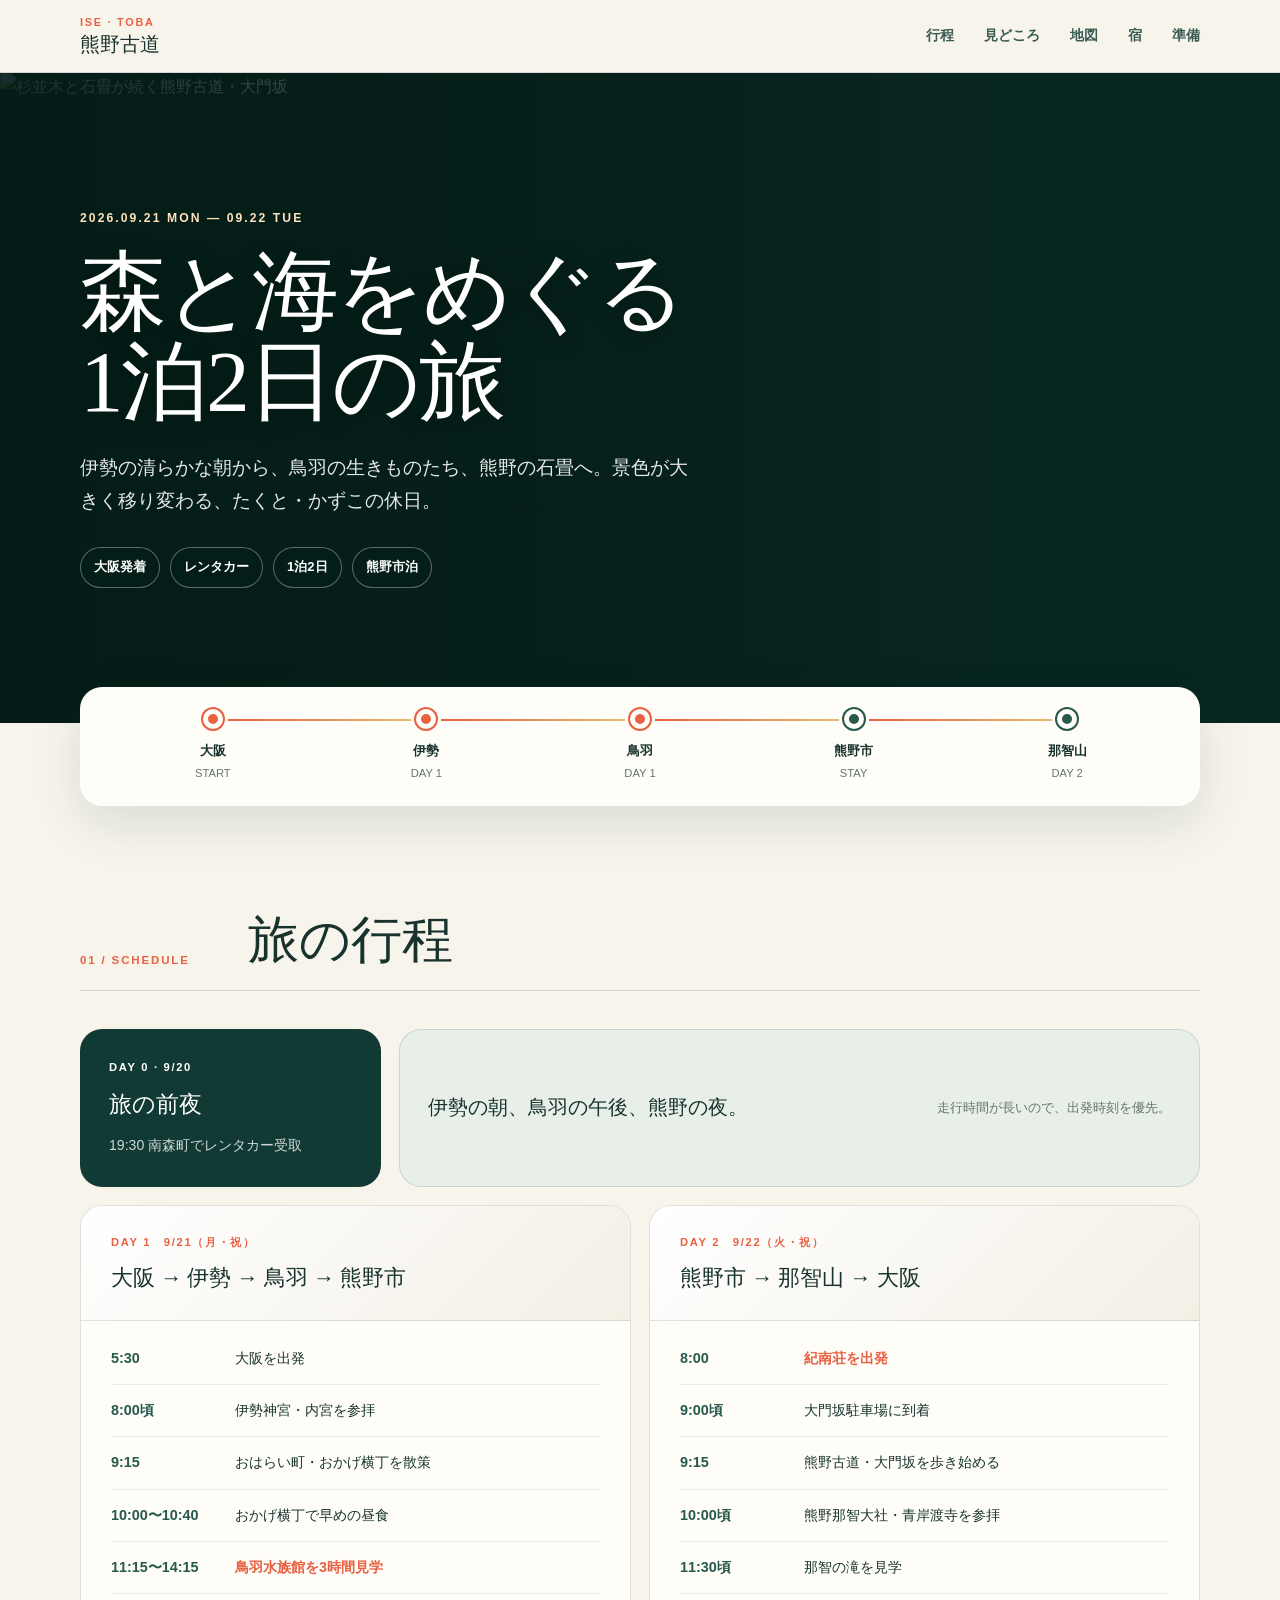
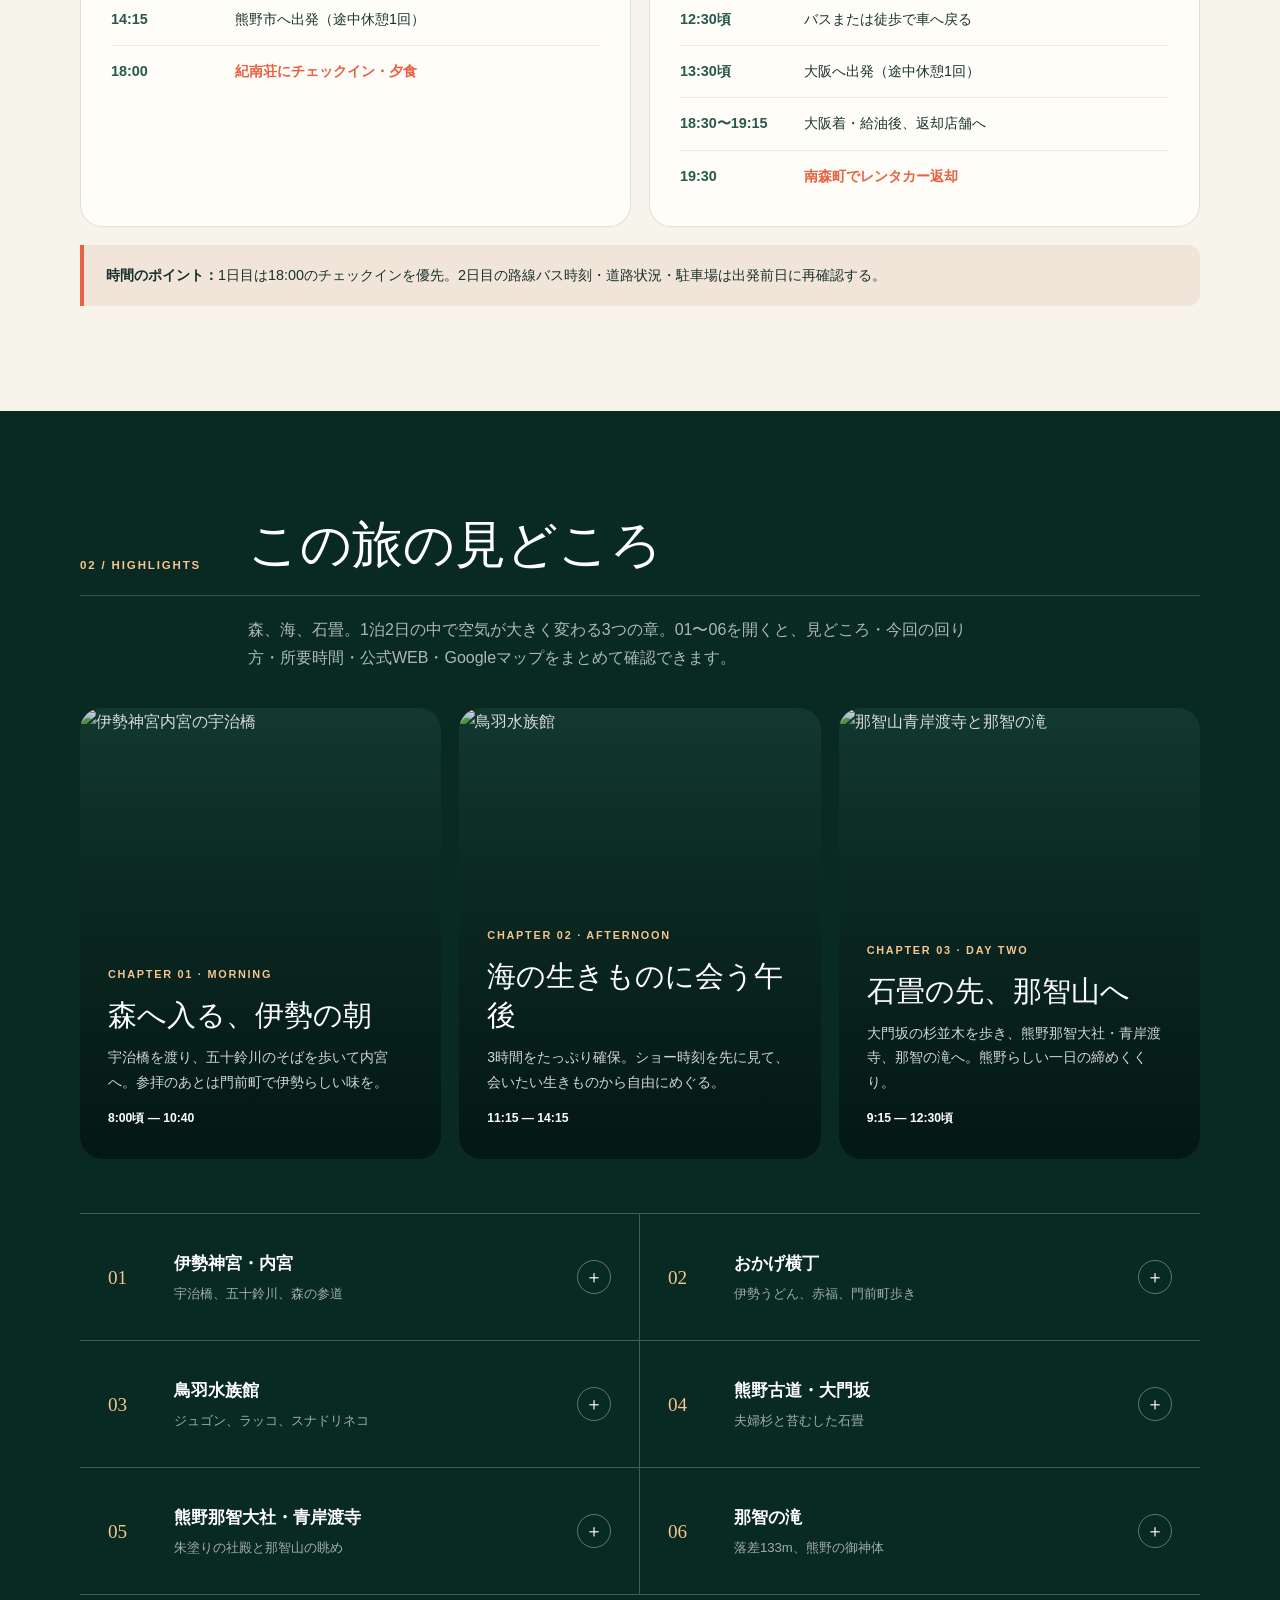
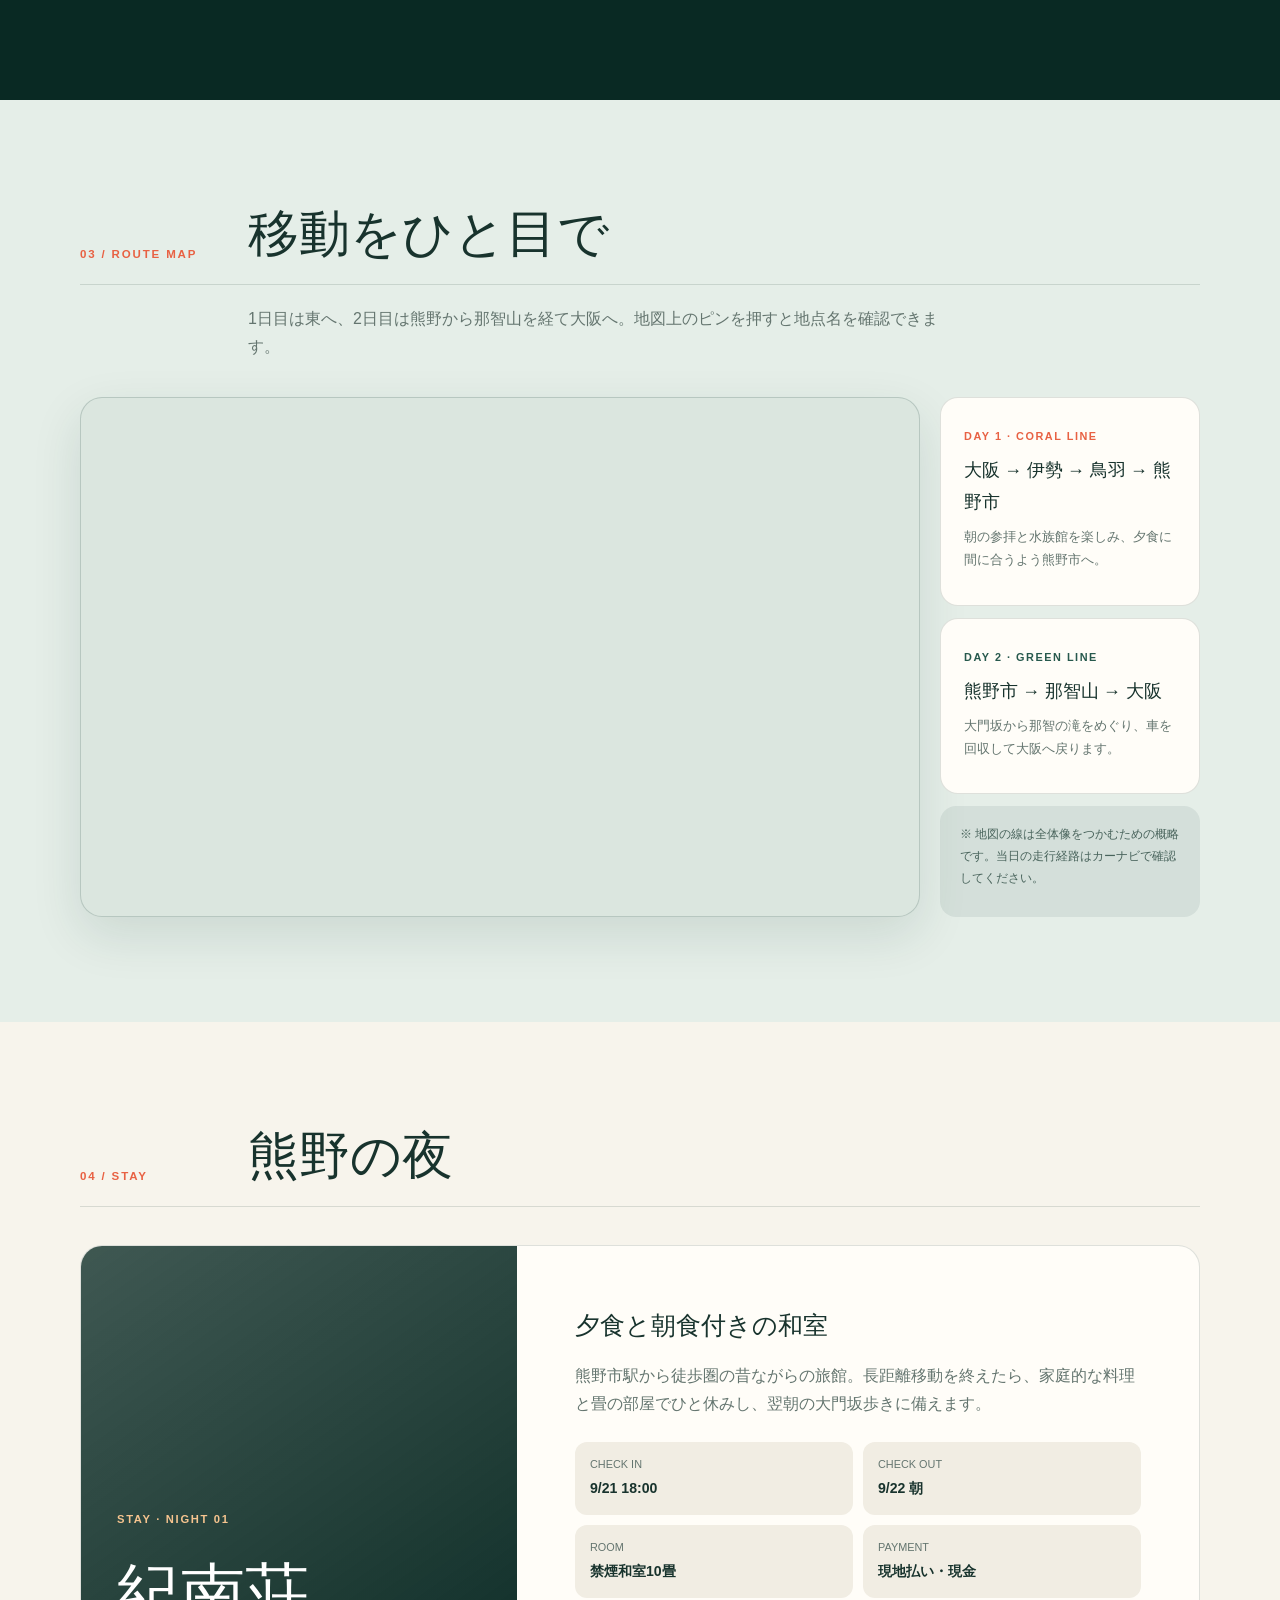
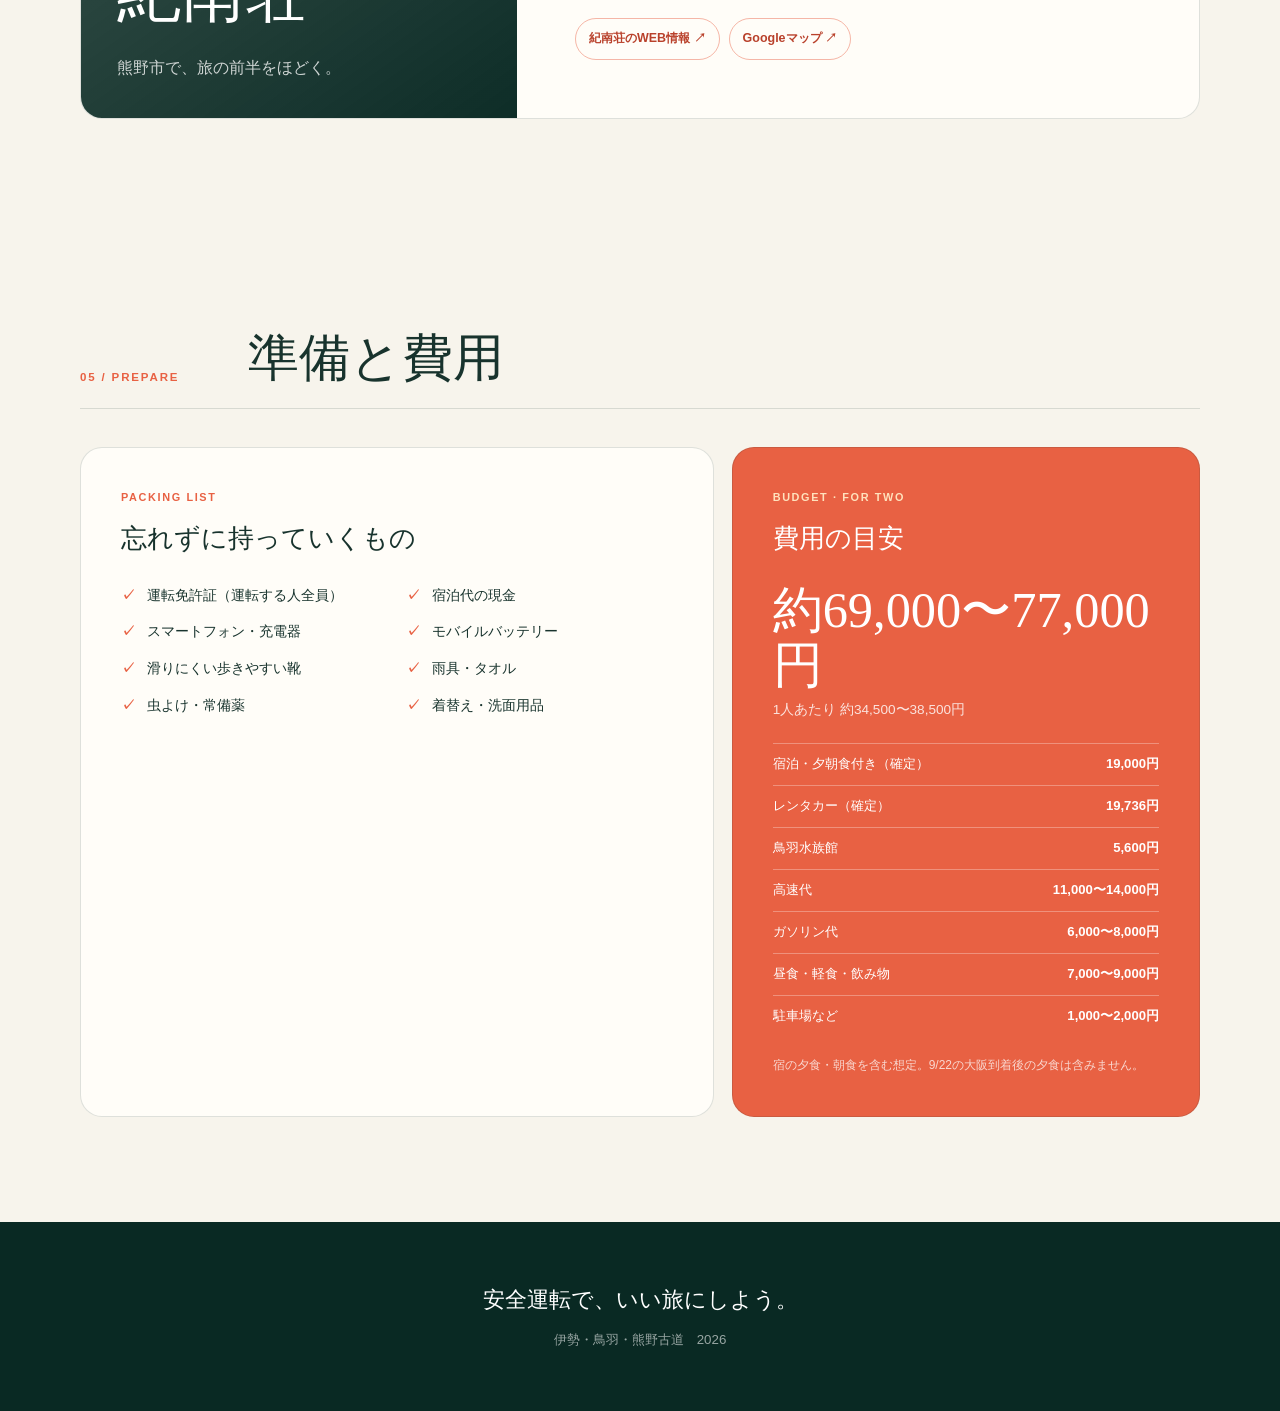
==== commit 7f520c2f: "Fix route map and enrich destination guides" ====
--- a/docs/index.html
+++ b/docs/index.html
@@ -9,7 +9,7 @@
   <link rel="preconnect" href="https://upload.wikimedia.org" />
   <link rel="preconnect" href="https://commons.wikimedia.org" />
   <link rel="preconnect" href="https://unpkg.com" />
-  <link rel="stylesheet" href="https://unpkg.com/leaflet@1.9.4/dist/leaflet.css" integrity="sha256-p4NxAoJBhIINfQ5HfTnD2xK8Llf8Wg3qVohU9Hn8kMw=" crossorigin="" />
+  <link rel="stylesheet" href="https://unpkg.com/leaflet@1.9.4/dist/leaflet.css" integrity="sha256-p4NxAoJBhIIN+hmNHrzRCf9tD/miZyoHS5obTRR9BMY=" crossorigin="" />
   <style>
     :root {
       --forest: #123a34;
@@ -29,7 +29,7 @@
     * { box-sizing: border-box; }
     html { scroll-behavior: smooth; scroll-padding-top: 86px; max-width: 100%; overflow-x: clip; }
     body { margin: 0; max-width: 100%; overflow-x: clip; background: var(--cream); color: var(--ink); font-family: -apple-system, BlinkMacSystemFont, "Hiragino Sans", "Yu Gothic", sans-serif; font-size: 16px; line-height: 1.75; }
-    img { display: block; width: 100%; max-width: 100%; }
+    img { display: block; }
     a { color: inherit; }
     button, summary, a { -webkit-tap-highlight-color: transparent; }
     .shell { width: var(--shell); margin-inline: auto; }
@@ -113,13 +113,20 @@
     .spot-title p { margin: 0; font-size: .82rem; color: rgba(255,255,255,.62); }
     .spot-toggle { display: grid; place-items: center; width: 34px; height: 34px; border: 1px solid rgba(255,255,255,.35); border-radius: 50%; font-size: 1.1rem; transition: transform .2s ease, background .2s ease; }
     .spot[open] .spot-toggle { transform: rotate(45deg); background: var(--coral); border-color: var(--coral); }
-    .spot-detail { padding: 0 28px 26px 94px; }
-    .spot-detail p { margin: 0; font-size: .88rem; color: rgba(255,255,255,.82); }
+    .spot-detail { padding: 0 28px 30px 94px; }
+    .spot-detail > p { margin: 0; font-size: .92rem; color: rgba(255,255,255,.86); }
+    .spot-facts { display: grid; gap: 9px; margin: 18px 0 0; padding: 0; list-style: none; }
+    .spot-facts li { display: grid; grid-template-columns: 78px 1fr; gap: 12px; padding-top:9px; border-top: 1px solid rgba(255,255,255,.14); font-size: .82rem; color: rgba(255,255,255,.75); }
+    .spot-facts b { color: #fff; }
+    .spot-links, .stay-links { display: flex; flex-wrap: wrap; gap: 9px; margin-top: 20px; }
+    .spot-link { display: inline-flex; align-items: center; justify-content: center; min-height: 42px; padding: 8px 13px; border: 1px solid rgba(246,196,143,.65); border-radius: 999px; color: #ffe0b9; font-size: .78rem; font-weight: 800; line-height: 1.35; text-decoration: none; transition: background .2s ease, color .2s ease, border-color .2s ease; }
+    .spot-link:hover, .spot-link:focus-visible { border-color: #f6c48f; background: #f6c48f; color: var(--forest-deep); }
     .map-link { display: inline-flex; align-items: center; margin-top: 14px; color: #f6c48f; font-size: .8rem; font-weight: 800; text-underline-offset: 4px; }
 
     .map-section { background: #e5eee8; }
     .map-layout { display: grid; grid-template-columns: minmax(0, 1.55fr) minmax(260px, .45fr); gap: 20px; align-items: stretch; }
     .map-frame { width: 100%; height: 520px; min-width: 0; overflow: hidden; border: 1px solid rgba(18,58,52,.18); border-radius: var(--radius); background: #dbe6df; box-shadow: var(--shadow); }
+    #trip-map img { width: auto; max-width: none; }
     .map-side { display: grid; gap: 12px; }
     .route-day { padding: 23px; border-radius: 18px; background: var(--paper); border: 1px solid var(--line); }
     .route-day small { font-size: .68rem; font-weight: 800; letter-spacing: .14em; color: var(--coral); }
@@ -141,7 +148,8 @@
     .stay-facts div { padding: 13px 15px; border-radius: 12px; background: #f1ede3; }
     .stay-facts small { display: block; font-size: .68rem; color: var(--muted); }
     .stay-facts b { font-size: .88rem; }
-    .stay-body .map-link { color: var(--coral); }
+    .stay-body .spot-link { border-color: rgba(232,97,67,.45); color: #b9412b; }
+    .stay-body .spot-link:hover, .stay-body .spot-link:focus-visible { border-color: var(--coral); background: var(--coral); color: #fff; }
 
     .prepare-grid { display: grid; grid-template-columns: minmax(0, 1.15fr) minmax(340px, .85fr); gap: 18px; }
     .packing-card, .cost-card { padding: clamp(26px, 4vw, 40px); }
@@ -205,6 +213,8 @@
       .spot:nth-child(odd) { border-right: 0; }
       .spot summary { grid-template-columns: 38px 1fr auto; gap: 12px; padding: 22px 14px; }
       .spot-detail { padding: 0 16px 24px 64px; }
+      .spot-facts li { grid-template-columns: 1fr; gap: 2px; }
+      .spot-link { width: 100%; }
       .map-frame { height: 410px; }
       .map-side { grid-template-columns: 1fr; }
       .map-tip { grid-column: auto; }
@@ -240,25 +250,25 @@
     </section>
 
     <section class="highlights" id="highlights"><div class="shell">
-      <div class="section-head"><p class="section-label">02 / HIGHLIGHTS</p><h2>この旅の見どころ</h2></div><p class="section-note">森、海、石畳。1泊2日の中で空気が大きく変わる3つの章。下のスポットを開くと、当日の楽しみ方とGoogleマップを確認できます。</p>
+      <div class="section-head"><p class="section-label">02 / HIGHLIGHTS</p><h2>この旅の見どころ</h2></div><p class="section-note">森、海、石畳。1泊2日の中で空気が大きく変わる3つの章。01〜06を開くと、見どころ・今回の回り方・所要時間・公式WEB・Googleマップをまとめて確認できます。</p>
       <div class="story-grid">
         <article class="story-card"><img src="https://commons.wikimedia.org/wiki/Special:FilePath/%E5%AE%87%E6%B2%BB%E6%A9%8B%20%2851435412437%29.jpg?width=1280" alt="伊勢神宮内宮の宇治橋" loading="lazy" /><div class="story-content"><small>CHAPTER 01 · MORNING</small><h3>森へ入る、伊勢の朝</h3><p>宇治橋を渡り、五十鈴川のそばを歩いて内宮へ。参拝のあとは門前町で伊勢らしい味を。</p><span class="story-time">8:00頃 — 10:40</span></div></article>
         <article class="story-card"><img src="https://commons.wikimedia.org/wiki/Special:FilePath/%E9%B3%A5%E7%BE%BD%E6%B0%B4%E6%97%8F%E9%A4%A8%20Toba%20Aquarium%20%2854790849678%29.jpg?width=1280" alt="鳥羽水族館" loading="lazy" /><div class="story-content"><small>CHAPTER 02 · AFTERNOON</small><h3>海の生きものに会う午後</h3><p>3時間をたっぷり確保。ショー時刻を先に見て、会いたい生きものから自由にめぐる。</p><span class="story-time">11:15 — 14:15</span></div></article>
         <article class="story-card"><img src="https://commons.wikimedia.org/wiki/Special:FilePath/Seigantoji05s1920.jpg?width=1280" alt="那智山青岸渡寺と那智の滝" loading="lazy" /><div class="story-content"><small>CHAPTER 03 · DAY TWO</small><h3>石畳の先、那智山へ</h3><p>大門坂の杉並木を歩き、熊野那智大社・青岸渡寺、那智の滝へ。熊野らしい一日の締めくくり。</p><span class="story-time">9:15 — 12:30頃</span></div></article>
       </div>
       <div class="spot-list">
-        <details class="spot"><summary><span class="spot-number">01</span><span class="spot-title"><h3>伊勢神宮・内宮</h3><p>宇治橋、五十鈴川、森の参道</p></span><span class="spot-toggle">＋</span></summary><div class="spot-detail"><p>朝の澄んだ空気の中、宇治橋から正宮までをゆっくり往復。静かな参拝から旅を始めます。</p><a class="map-link" href="https://www.google.com/maps/search/?api=1&query=%E4%BC%8A%E5%8B%A2%E7%A5%9E%E5%AE%AE%20%E5%86%85%E5%AE%AE" target="_blank" rel="noopener">Googleマップを開く ↗</a></div></details>
-        <details class="spot"><summary><span class="spot-number">02</span><span class="spot-title"><h3>おかげ横丁</h3><p>伊勢うどん、赤福、門前町歩き</p></span><span class="spot-toggle">＋</span></summary><div class="spot-detail"><p>昼食は10:00〜10:40。伊勢うどんを軸に、気になる甘味やおみやげも時間を見ながら楽しみます。</p><a class="map-link" href="https://www.google.com/maps/search/?api=1&query=%E3%81%8A%E3%81%8B%E3%81%92%E6%A8%AA%E4%B8%81" target="_blank" rel="noopener">Googleマップを開く ↗</a></div></details>
-        <details class="spot"><summary><span class="spot-number">03</span><span class="spot-title"><h3>鳥羽水族館</h3><p>ジュゴン、ラッコ、スナドリネコ</p></span><span class="spot-toggle">＋</span></summary><div class="spot-detail"><p>入館したら最初にショー時刻を確認。見学3時間の中で、会いたい生きものを優先して回ります。</p><a class="map-link" href="https://www.google.com/maps/search/?api=1&query=%E9%B3%A5%E7%BE%BD%E6%B0%B4%E6%97%8F%E9%A4%A8" target="_blank" rel="noopener">Googleマップを開く ↗</a></div></details>
-        <details class="spot"><summary><span class="spot-number">04</span><span class="spot-title"><h3>熊野古道・大門坂</h3><p>夫婦杉と苔むした石畳</p></span><span class="spot-toggle">＋</span></summary><div class="spot-detail"><p>大門坂駐車場から、杉並木と石畳の参詣道へ。滑りにくい靴と水分を用意して歩きます。</p><a class="map-link" href="https://www.google.com/maps/search/?api=1&query=%E5%A4%A7%E9%96%80%E5%9D%82%20%E9%A7%90%E8%BB%8A%E5%A0%B4" target="_blank" rel="noopener">Googleマップを開く ↗</a></div></details>
-        <details class="spot"><summary><span class="spot-number">05</span><span class="spot-title"><h3>熊野那智大社・青岸渡寺</h3><p>朱塗りの社殿と那智山の眺め</p></span><span class="spot-toggle">＋</span></summary><div class="spot-detail"><p>大門坂を上った先で参拝。青岸渡寺から三重塔と那智の滝が重なる景色も楽しみます。</p><a class="map-link" href="https://www.google.com/maps/search/?api=1&query=%E7%86%8A%E9%87%8E%E9%82%A3%E6%99%BA%E5%A4%A7%E7%A4%BE" target="_blank" rel="noopener">Googleマップを開く ↗</a></div></details>
-        <details class="spot"><summary><span class="spot-number">06</span><span class="spot-title"><h3>那智の滝</h3><p>落差133m、熊野の御神体</p></span><span class="spot-toggle">＋</span></summary><div class="spot-detail"><p>飛瀧神社の御神体でもある大瀑布。滝の近くまで進み、旅の余韻を残して車へ戻ります。</p><a class="map-link" href="https://www.google.com/maps/search/?api=1&query=%E9%82%A3%E6%99%BA%E3%81%AE%E6%BB%9D" target="_blank" rel="noopener">Googleマップを開く ↗</a></div></details>
+        <details class="spot"><summary><span class="spot-number">01</span><span class="spot-title"><h3>伊勢神宮・内宮</h3><p>宇治橋、五十鈴川、森の参道</p></span><span class="spot-toggle">＋</span></summary><div class="spot-detail"><p>正式名は皇大神宮。宇治橋を渡ると玉砂利の参道と深い森が続き、五十鈴川のほとりに天照大御神を祀る正宮があります。早朝の静けさの中で、旅の始まりらしい清々しい時間を過ごせます。</p><ul class="spot-facts"><li><b>見どころ</b><span>宇治橋、五十鈴川御手洗場、正宮へ続く参道</span></li><li><b>今回の回り方</b><span>8:00頃から宇治橋〜正宮を中心に参拝し、おはらい町側へ戻る</span></li><li><b>目安・注意</b><span>約60〜75分。参道は玉砂利なので歩きやすい靴がおすすめ</span></li></ul><div class="spot-links"><a class="spot-link" href="https://www.isejingu.or.jp/about/naiku/" target="_blank" rel="noopener">内宮 公式WEB ↗</a><a class="spot-link" href="https://www.isejingu.or.jp/visit/" target="_blank" rel="noopener">参拝案内 ↗</a><a class="spot-link" href="https://www.google.com/maps/search/?api=1&query=%E4%BC%8A%E5%8B%A2%E7%A5%9E%E5%AE%AE%20%E5%86%85%E5%AE%AE" target="_blank" rel="noopener">Googleマップ ↗</a></div></div></details>
+        <details class="spot"><summary><span class="spot-number">02</span><span class="spot-title"><h3>おかげ横丁</h3><p>伊勢うどん、赤福、門前町歩き</p></span><span class="spot-toggle">＋</span></summary><div class="spot-detail"><p>内宮の宇治橋から徒歩約5分、おはらい町の中ほどに広がる横丁です。伊勢らしい木造の町並みに、郷土料理、甘味、工芸や土産の店が集まり、短い滞在でも食と町歩きを一緒に楽しめます。</p><ul class="spot-facts"><li><b>楽しみ</b><span>伊勢うどんを中心に、赤福などの甘味やおみやげ探し</span></li><li><b>今回の回り方</b><span>9:15から散策、10:00〜10:40に早めの昼食を済ませる</span></li><li><b>目安・注意</b><span>鳥羽への出発を優先。混雑時は食べ歩きを絞って時間を確保</span></li></ul><div class="spot-links"><a class="spot-link" href="https://okageyokocho.com/main/" target="_blank" rel="noopener">おかげ横丁 公式WEB ↗</a><a class="spot-link" href="https://okageyokocho.com/main/picture-map/" target="_blank" rel="noopener">横丁の絵地図 ↗</a><a class="spot-link" href="https://www.google.com/maps/search/?api=1&query=%E3%81%8A%E3%81%8B%E3%81%92%E6%A8%AA%E4%B8%81" target="_blank" rel="noopener">Googleマップ ↗</a></div></div></details>
+        <details class="spot"><summary><span class="spot-number">03</span><span class="spot-title"><h3>鳥羽水族館</h3><p>ジュゴン、ラッコ、スナドリネコ</p></span><span class="spot-toggle">＋</span></summary><div class="spot-detail"><p>約1,200種を飼育し、12のテーマゾーンを順路なしで自由に回れる大型水族館です。日本で唯一飼育されているジュゴンに加え、ラッコやセイウチ、ユニークな生きものを集めた展示が大きな魅力です。</p><ul class="spot-facts"><li><b>優先候補</b><span>ジュゴン、ラッコ、スナドリネコ、当日のショー・お食事タイム</span></li><li><b>今回の回り方</b><span>11:15入館後にイベント時刻を確認し、14:15までの3時間で優先順に巡る</span></li><li><b>目安・注意</b><span>ラッコは観覧列の案内に従う。退館時刻を守り熊野市への移動時間を確保</span></li></ul><div class="spot-links"><a class="spot-link" href="https://aquarium.co.jp/kannai/" target="_blank" rel="noopener">館内案内・見どころ ↗</a><a class="spot-link" href="https://aquarium.co.jp/eigyo/" target="_blank" rel="noopener">営業時間・料金 ↗</a><a class="spot-link" href="https://www.google.com/maps/search/?api=1&query=%E9%B3%A5%E7%BE%BD%E6%B0%B4%E6%97%8F%E9%A4%A8" target="_blank" rel="noopener">Googleマップ ↗</a></div></div></details>
+        <details class="spot"><summary><span class="spot-number">04</span><span class="spot-title"><h3>熊野古道・大門坂</h3><p>夫婦杉と苔むした石畳</p></span><span class="spot-toggle">＋</span></summary><div class="spot-detail"><p>那智山へ続く旧参道で、苔むした石畳と樹齢800年を超す老杉が熊野古道らしい景観を残しています。振ヶ瀬橋、夫婦杉、多富気王子をたどりながら、祈りの道の空気を味わえる人気区間です。</p><ul class="spot-facts"><li><b>見どころ</b><span>夫婦杉、石畳、杉木立、多富気王子。写真は夫婦杉付近が狙い目</span></li><li><b>今回の回り方</b><span>無料の大門坂駐車場に停め、9:15頃から那智山へ上る</span></li><li><b>目安・注意</b><span>大門坂約270段＋大社への参道約470段。雨天時は石が滑りやすい</span></li></ul><div class="spot-links"><a class="spot-link" href="https://www.wakayama-kanko.or.jp/courses/detail_34.html" target="_blank" rel="noopener">3時間モデルコース ↗</a><a class="spot-link" href="https://www.pref.wakayama.lg.jp/prefg/081300/d00214978.html" target="_blank" rel="noopener">和歌山県の案内 ↗</a><a class="spot-link" href="https://www.google.com/maps/search/?api=1&query=%E5%A4%A7%E9%96%80%E5%9D%82%20%E9%A7%90%E8%BB%8A%E5%A0%B4" target="_blank" rel="noopener">駐車場の地図 ↗</a></div></div></details>
+        <details class="spot"><summary><span class="spot-number">05</span><span class="spot-title"><h3>熊野那智大社・青岸渡寺</h3><p>朱塗りの社殿と那智山の眺め</p></span><span class="spot-toggle">＋</span></summary><div class="spot-detail"><p>熊野三山の一社である熊野那智大社と、西国三十三所第一番札所の青岸渡寺が隣り合う、神仏習合の歴史を感じる場所です。大門坂を上った達成感の先に、朱塗りの社殿と三重塔、那智の滝を望む景色が待っています。</p><ul class="spot-facts"><li><b>見どころ</b><span>熊野那智大社の社殿、青岸渡寺本堂、三重塔と那智の滝の眺め</span></li><li><b>今回の回り方</b><span>10:00頃に到着し、大社から青岸渡寺へ続けて参拝する</span></li><li><b>目安・注意</b><span>参拝と眺望で約60分。石段後なので境内で休憩をはさむ</span></li></ul><div class="spot-links"><a class="spot-link" href="https://kumanonachitaisha.or.jp/" target="_blank" rel="noopener">熊野那智大社 公式WEB ↗</a><a class="spot-link" href="https://seigantoji.or.jp/" target="_blank" rel="noopener">青岸渡寺 公式WEB ↗</a><a class="spot-link" href="https://www.google.com/maps/search/?api=1&query=%E7%86%8A%E9%87%8E%E9%82%A3%E6%99%BA%E5%A4%A7%E7%A4%BE" target="_blank" rel="noopener">Googleマップ ↗</a></div></div></details>
+        <details class="spot"><summary><span class="spot-number">06</span><span class="spot-title"><h3>那智の滝</h3><p>落差133m、熊野の御神体</p></span><span class="spot-toggle">＋</span></summary><div class="spot-detail"><p>那智御瀧そのものを御神体として祀る飛瀧神社の聖域です。落差133mの水が深い森の岩壁を一気に落ちる姿は、熊野の自然信仰を体感できる旅のクライマックスです。</p><ul class="spot-facts"><li><b>見どころ</b><span>一の滝を正面から望む景色と、水音・飛沫まで感じる迫力</span></li><li><b>今回の回り方</b><span>青岸渡寺から下り、11:30頃に見学。滝前バス停から車へ戻る</span></li><li><b>目安・注意</b><span>見学約30分。大門坂駐車場へ戻るバス時刻は前日に再確認</span></li></ul><div class="spot-links"><a class="spot-link" href="https://kumanonachitaisha.or.jp/pavilion/waterfall/" target="_blank" rel="noopener">飛瀧神社・那智御瀧 ↗</a><a class="spot-link" href="https://www.wakayama-kanko.or.jp/courses/detail_34.html" target="_blank" rel="noopener">那智山モデルコース ↗</a><a class="spot-link" href="https://www.google.com/maps/search/?api=1&query=%E9%82%A3%E6%99%BA%E3%81%AE%E6%BB%9D" target="_blank" rel="noopener">Googleマップ ↗</a></div></div></details>
       </div>
     </div></section>
 
     <section class="section map-section" id="route"><div class="shell"><div class="section-head"><p class="section-label">03 / ROUTE MAP</p><h2>移動をひと目で</h2></div><p class="section-note">1日目は東へ、2日目は熊野から那智山を経て大阪へ。地図上のピンを押すと地点名を確認できます。</p><div class="map-layout"><div class="map-frame" id="trip-map" aria-label="大阪・伊勢・鳥羽・熊野・那智山の概略ルート地図"></div><aside class="map-side"><div class="route-day"><small>DAY 1 · CORAL LINE</small><h3>大阪 → 伊勢 → 鳥羽 → 熊野市</h3><p>朝の参拝と水族館を楽しみ、夕食に間に合うよう熊野市へ。</p></div><div class="route-day"><small>DAY 2 · GREEN LINE</small><h3>熊野市 → 那智山 → 大阪</h3><p>大門坂から那智の滝をめぐり、車を回収して大阪へ戻ります。</p></div><div class="map-tip">※ 地図の線は全体像をつかむための概略です。当日の走行経路はカーナビで確認してください。</div></aside></div></div></section>
 
-    <section class="stay shell" id="stay"><div class="section-head"><p class="section-label">04 / STAY</p><h2>熊野の夜</h2></div><article class="stay-card"><div class="stay-visual"><span class="stay-eyebrow">STAY · NIGHT 01</span><h2>紀南荘</h2><p>熊野市で、旅の前半をほどく。</p></div><div class="stay-body"><h3>夕食と朝食付きの和室</h3><p>長距離移動を終えたら、家庭的な料理と畳の部屋でひと休み。翌朝の大門坂歩きに備えます。</p><div class="stay-facts"><div><small>CHECK IN</small><b>9/21 18:00</b></div><div><small>CHECK OUT</small><b>9/22 朝</b></div><div><small>ROOM</small><b>禁煙和室10畳</b></div><div><small>PAYMENT</small><b>現地払い・現金</b></div></div><a class="map-link" href="https://www.google.com/maps/search/?api=1&query=%E7%B4%80%E5%8D%97%E8%8D%98%20%E4%B8%89%E9%87%8D%E7%9C%8C%E7%86%8A%E9%87%8E%E5%B8%82" target="_blank" rel="noopener">紀南荘をGoogleマップで見る ↗</a></div></article></section>
+    <section class="stay shell" id="stay"><div class="section-head"><p class="section-label">04 / STAY</p><h2>熊野の夜</h2></div><article class="stay-card"><div class="stay-visual"><span class="stay-eyebrow">STAY · NIGHT 01</span><h2>紀南荘</h2><p>熊野市で、旅の前半をほどく。</p></div><div class="stay-body"><h3>夕食と朝食付きの和室</h3><p>熊野市駅から徒歩圏の昔ながらの旅館。長距離移動を終えたら、家庭的な料理と畳の部屋でひと休みし、翌朝の大門坂歩きに備えます。</p><div class="stay-facts"><div><small>CHECK IN</small><b>9/21 18:00</b></div><div><small>CHECK OUT</small><b>9/22 朝</b></div><div><small>ROOM</small><b>禁煙和室10畳</b></div><div><small>PAYMENT</small><b>現地払い・現金</b></div></div><div class="stay-links"><a class="spot-link" href="https://www.kankomie.or.jp/spot/848" target="_blank" rel="noopener">紀南荘のWEB情報 ↗</a><a class="spot-link" href="https://www.google.com/maps/search/?api=1&query=%E7%B4%80%E5%8D%97%E8%8D%98%20%E4%B8%89%E9%87%8D%E7%9C%8C%E7%86%8A%E9%87%8E%E5%B8%82" target="_blank" rel="noopener">Googleマップ ↗</a></div></div></article></section>
 
     <section class="section shell" id="prepare"><div class="section-head"><p class="section-label">05 / PREPARE</p><h2>準備と費用</h2></div><div class="prepare-grid"><article class="packing-card"><p class="card-label">PACKING LIST</p><h3>忘れずに持っていくもの</h3><ul class="checklist"><li>運転免許証（運転する人全員）</li><li>宿泊代の現金</li><li>スマートフォン・充電器</li><li>モバイルバッテリー</li><li>滑りにくい歩きやすい靴</li><li>雨具・タオル</li><li>虫よけ・常備薬</li><li>着替え・洗面用品</li></ul></article><article class="cost-card"><p class="card-label">BUDGET · FOR TWO</p><h3>費用の目安</h3><strong class="cost-total">約69,000〜77,000円</strong><p class="cost-per">1人あたり 約34,500〜38,500円</p><ul class="cost-list"><li><span>宿泊・夕朝食付き（確定）</span><b>19,000円</b></li><li><span>レンタカー（確定）</span><b>19,736円</b></li><li><span>鳥羽水族館</span><b>5,600円</b></li><li><span>高速代</span><b>11,000〜14,000円</b></li><li><span>ガソリン代</span><b>6,000〜8,000円</b></li><li><span>昼食・軽食・飲み物</span><b>7,000〜9,000円</b></li><li><span>駐車場など</span><b>1,000〜2,000円</b></li></ul><p class="cost-note">宿の夕食・朝食を含む想定。9/22の大阪到着後の夕食は含みません。</p></article></div></section>
   </main>
@@ -273,6 +283,9 @@
     L.polyline([dayOne[3].coords, ...dayTwo.map(place => place.coords)], { color: '#27594d', weight: 5, opacity: .88, dashArray: '10 8' }).addTo(map);
     [...dayOne, ...dayTwo.slice(0, -1)].forEach((place, index) => L.circleMarker(place.coords, { radius: 9, color: '#fff', weight: 3, fillColor: index < 4 ? '#e86143' : '#27594d', fillOpacity: 1 }).addTo(map).bindPopup('<strong>' + place.name + '</strong>'));
     map.fitBounds(L.latLngBounds([...dayOne, ...dayTwo].map(place => place.coords)).pad(.14));
+    const refreshMap = () => map.invalidateSize({ pan: false });
+    window.addEventListener('load', refreshMap, { once: true });
+    if ('ResizeObserver' in window) new ResizeObserver(refreshMap).observe(document.getElementById('trip-map'));
   </script>
 </body>
 </html>
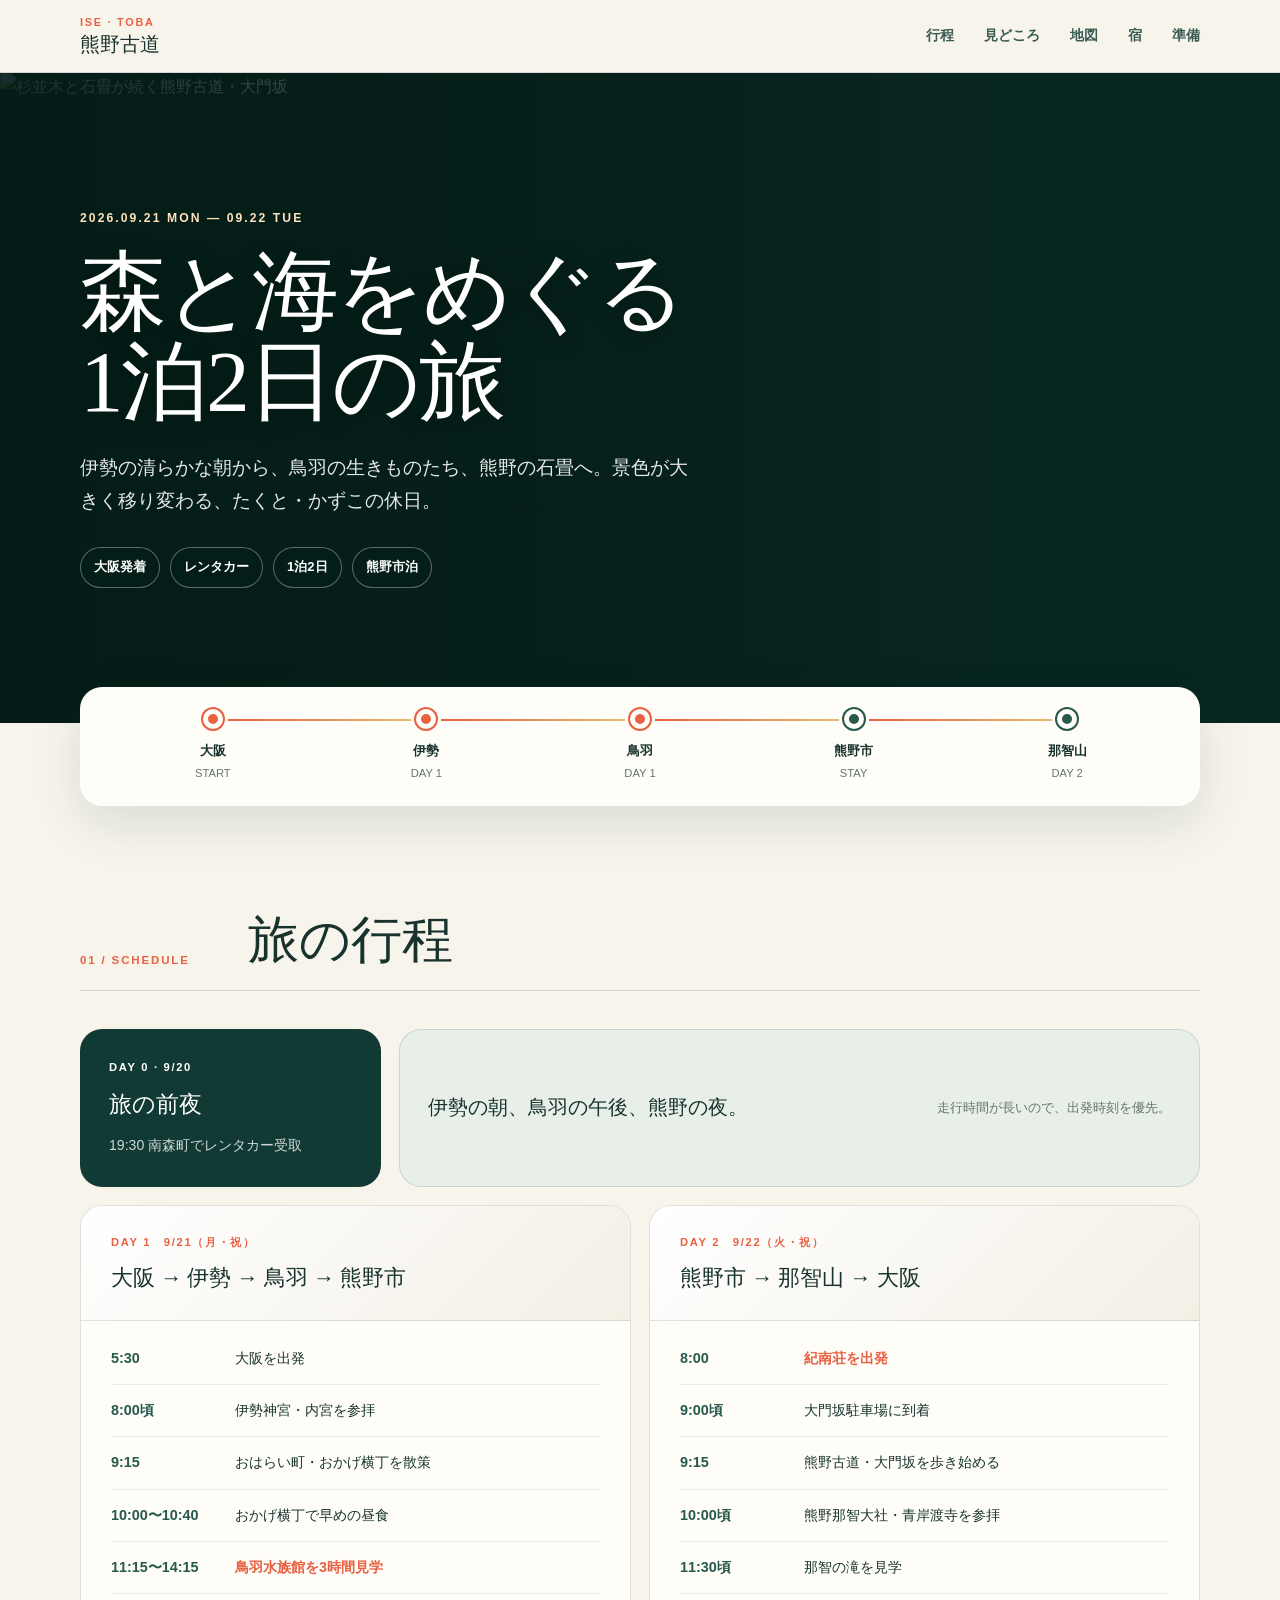
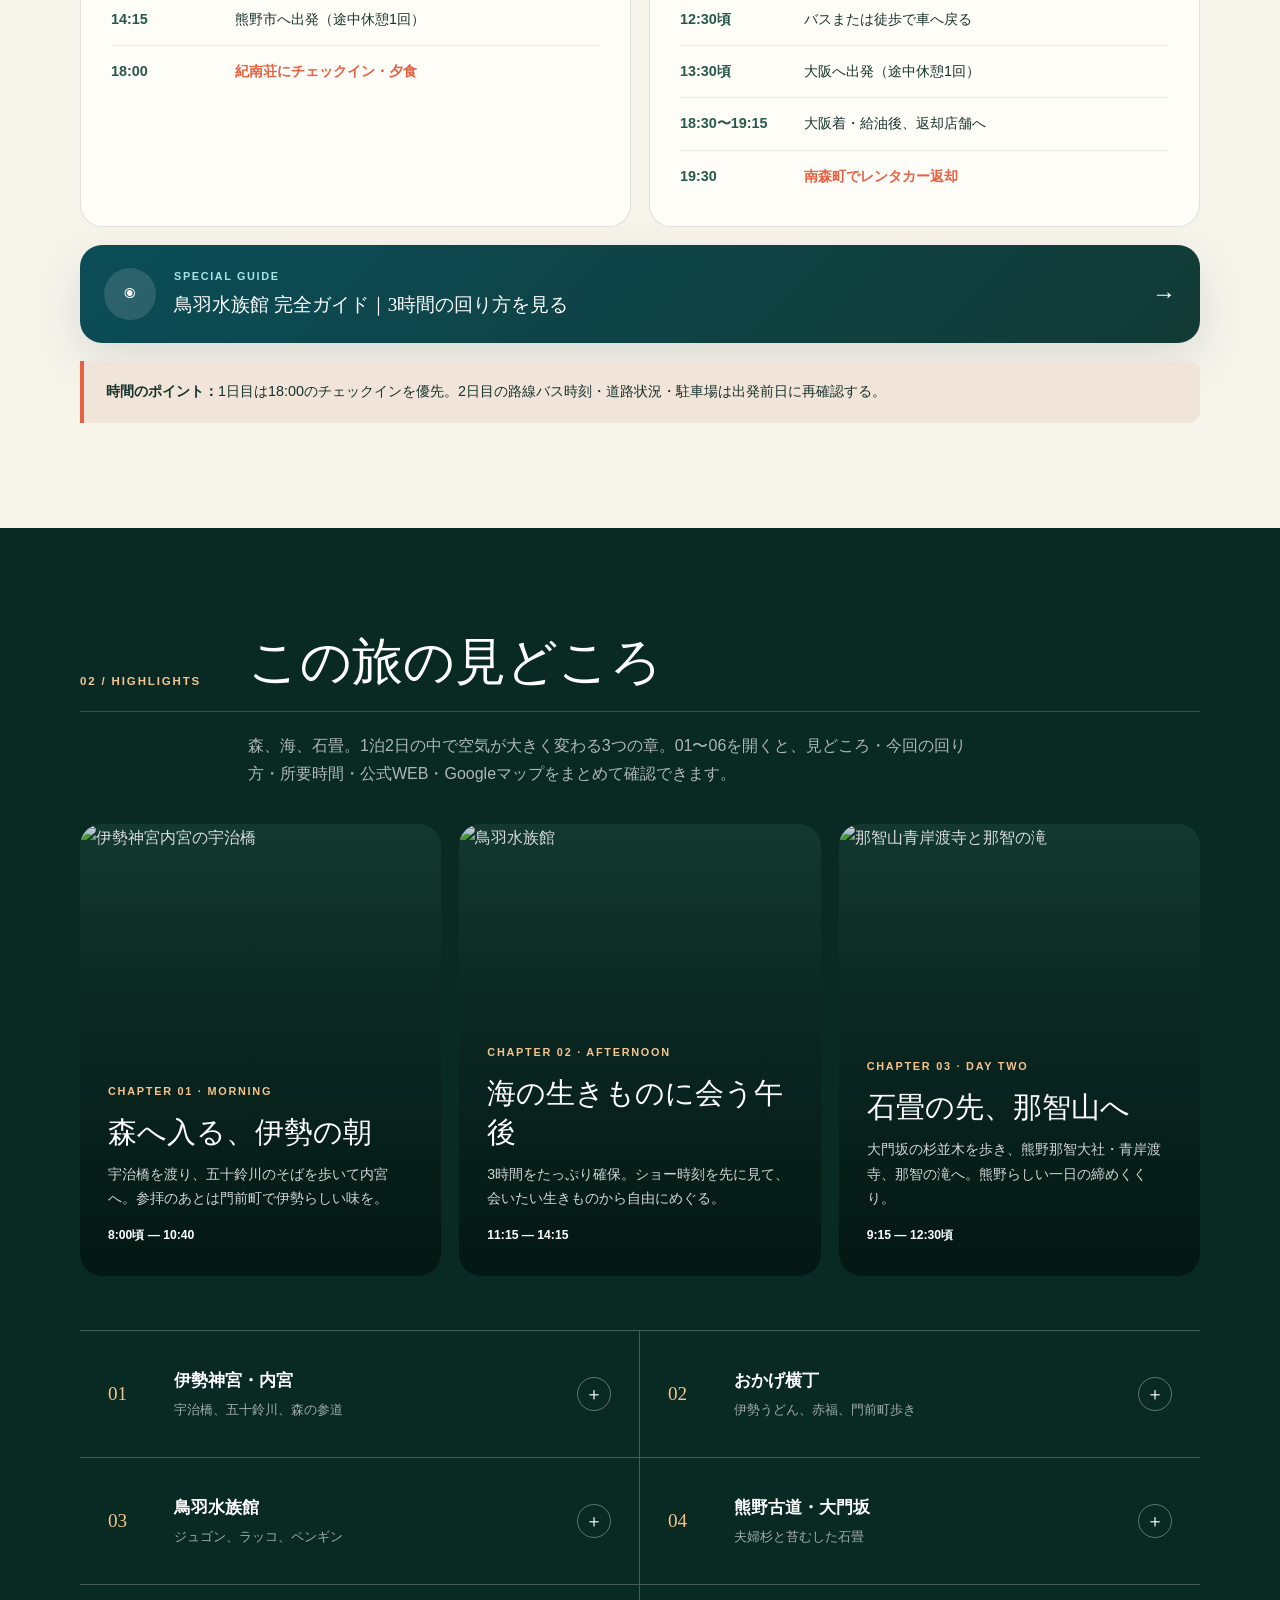
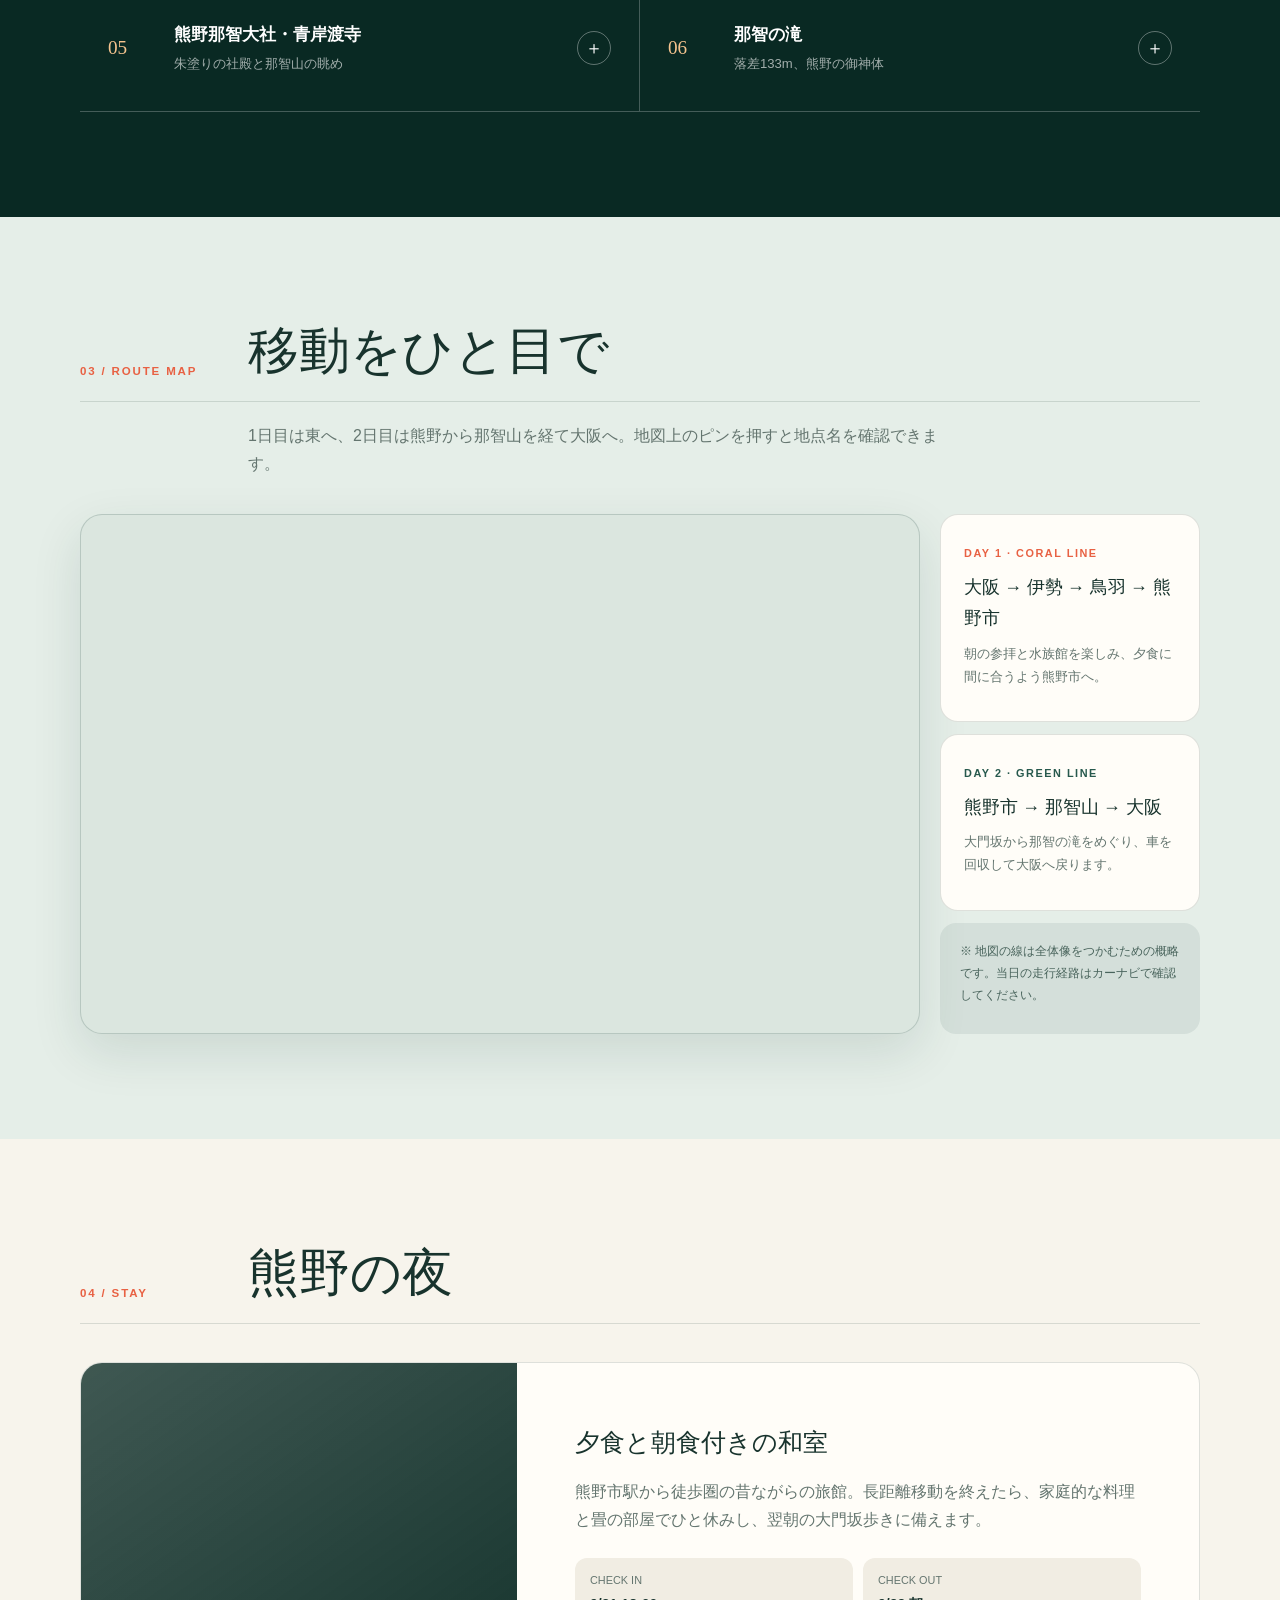
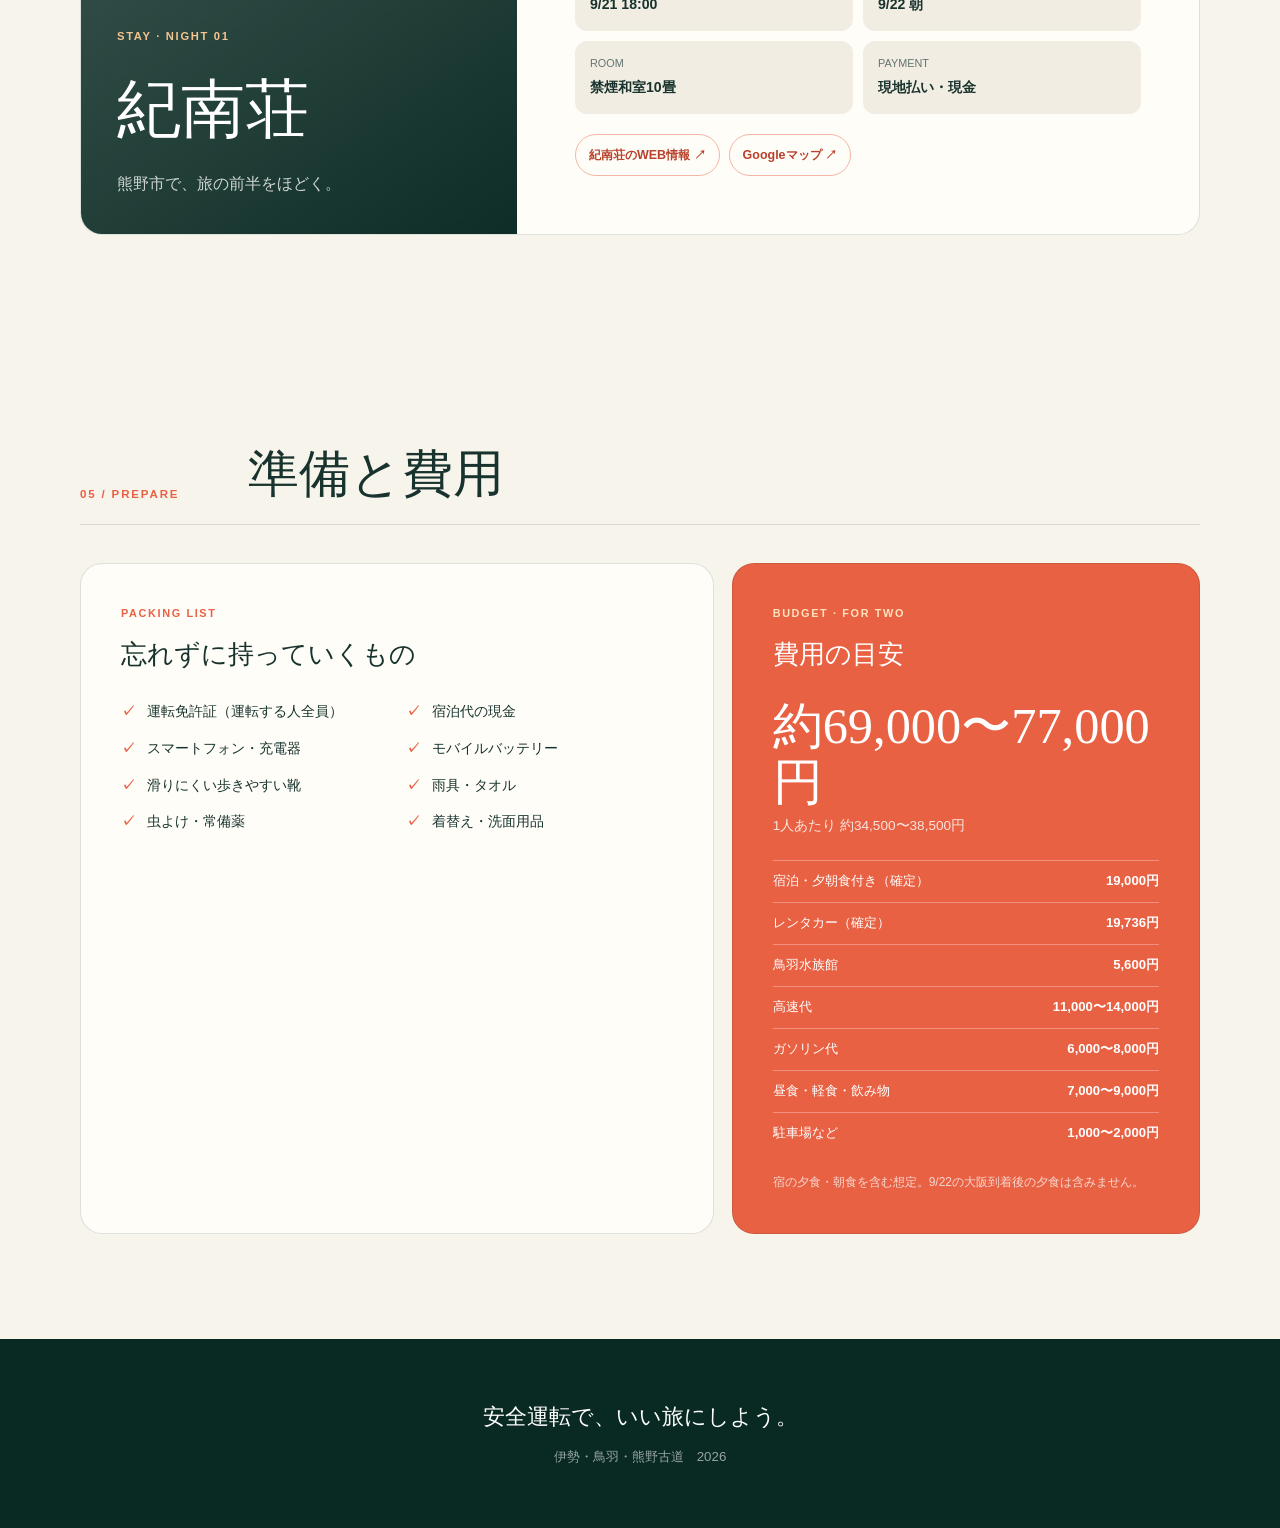
==== commit cc1ca096: "Add Toba Aquarium complete guide" ====
--- a/docs/index.html
+++ b/docs/index.html
@@ -88,6 +88,12 @@
     .timeline time { font-weight: 800; color: var(--pine); font-variant-numeric: tabular-nums; }
     .timeline .key { font-weight: 800; color: var(--coral); }
     .schedule-alert { margin-top: 18px; padding: 18px 22px; border-left: 4px solid var(--coral); border-radius: 0 12px 12px 0; background: #f1e4d9; font-size: .9rem; }
+    .guide-banner { display: grid; grid-template-columns: auto 1fr auto; gap: 18px; align-items: center; margin-top: 18px; padding: 22px 24px; border-radius: var(--radius); background: linear-gradient(135deg, #0b4d58, #123a34); color: #fff; text-decoration: none; box-shadow: var(--shadow); }
+    .guide-banner-mark { display: grid; place-items: center; width: 52px; height: 52px; border-radius: 50%; background: rgba(255,255,255,.13); font-size: 1.45rem; }
+    .guide-banner small { display: block; color: #a8e3e6; font-size: .68rem; font-weight: 800; letter-spacing: .15em; }
+    .guide-banner strong { display: block; margin-top: 2px; font-family: Georgia, "Hiragino Mincho ProN", serif; font-size: 1.2rem; font-weight: 500; }
+    .guide-banner-arrow { font-size: 1.5rem; transition: transform .2s ease; }
+    .guide-banner:hover .guide-banner-arrow, .guide-banner:focus-visible .guide-banner-arrow { transform: translateX(5px); }
 
     .highlights { padding-block: 105px; background: var(--forest-deep); color: #fff; }
     .highlights .section-head { border-color: rgba(255,255,255,.19); }
@@ -205,6 +211,8 @@
       .prelude { grid-template-columns: 1fr; }
       .route-summary { align-items: flex-start; flex-direction: column; gap: 6px; }
       .days { grid-template-columns: 1fr; }
+      .guide-banner { grid-template-columns: auto 1fr; padding: 18px; }
+      .guide-banner-arrow { display: none; }
       .timeline { padding-inline: 20px; }
       .timeline li { grid-template-columns: 92px 1fr; gap: 12px; }
       .story-grid { grid-template-columns: 1fr; }
@@ -246,6 +254,7 @@
         <article class="day-card"><div class="day-top"><p class="day-label">DAY 1　9/21（月・祝）</p><h3>大阪 → 伊勢 → 鳥羽 → 熊野市</h3></div><ol class="timeline"><li><time>5:30</time><span>大阪を出発</span></li><li><time>8:00頃</time><span>伊勢神宮・内宮を参拝</span></li><li><time>9:15</time><span>おはらい町・おかげ横丁を散策</span></li><li><time>10:00〜10:40</time><span>おかげ横丁で早めの昼食</span></li><li><time>11:15〜14:15</time><span class="key">鳥羽水族館を3時間見学</span></li><li><time>14:15</time><span>熊野市へ出発（途中休憩1回）</span></li><li><time>18:00</time><span class="key">紀南荘にチェックイン・夕食</span></li></ol></article>
         <article class="day-card"><div class="day-top"><p class="day-label">DAY 2　9/22（火・祝）</p><h3>熊野市 → 那智山 → 大阪</h3></div><ol class="timeline"><li><time>8:00</time><span class="key">紀南荘を出発</span></li><li><time>9:00頃</time><span>大門坂駐車場に到着</span></li><li><time>9:15</time><span>熊野古道・大門坂を歩き始める</span></li><li><time>10:00頃</time><span>熊野那智大社・青岸渡寺を参拝</span></li><li><time>11:30頃</time><span>那智の滝を見学</span></li><li><time>12:30頃</time><span>バスまたは徒歩で車へ戻る</span></li><li><time>13:30頃</time><span>大阪へ出発（途中休憩1回）</span></li><li><time>18:30〜19:15</time><span>大阪着・給油後、返却店舗へ</span></li><li><time>19:30</time><span class="key">南森町でレンタカー返却</span></li></ol></article>
       </div>
+      <a class="guide-banner" href="toba-aquarium/"><span class="guide-banner-mark" aria-hidden="true">◉</span><span><small>SPECIAL GUIDE</small><strong>鳥羽水族館 完全ガイド｜3時間の回り方を見る</strong></span><span class="guide-banner-arrow" aria-hidden="true">→</span></a>
       <div class="schedule-alert"><strong>時間のポイント：</strong>1日目は18:00のチェックインを優先。2日目の路線バス時刻・道路状況・駐車場は出発前日に再確認する。</div>
     </section>
 
@@ -259,7 +268,7 @@
       <div class="spot-list">
         <details class="spot"><summary><span class="spot-number">01</span><span class="spot-title"><h3>伊勢神宮・内宮</h3><p>宇治橋、五十鈴川、森の参道</p></span><span class="spot-toggle">＋</span></summary><div class="spot-detail"><p>正式名は皇大神宮。宇治橋を渡ると玉砂利の参道と深い森が続き、五十鈴川のほとりに天照大御神を祀る正宮があります。早朝の静けさの中で、旅の始まりらしい清々しい時間を過ごせます。</p><ul class="spot-facts"><li><b>見どころ</b><span>宇治橋、五十鈴川御手洗場、正宮へ続く参道</span></li><li><b>今回の回り方</b><span>8:00頃から宇治橋〜正宮を中心に参拝し、おはらい町側へ戻る</span></li><li><b>目安・注意</b><span>約60〜75分。参道は玉砂利なので歩きやすい靴がおすすめ</span></li></ul><div class="spot-links"><a class="spot-link" href="https://www.isejingu.or.jp/about/naiku/" target="_blank" rel="noopener">内宮 公式WEB ↗</a><a class="spot-link" href="https://www.isejingu.or.jp/visit/" target="_blank" rel="noopener">参拝案内 ↗</a><a class="spot-link" href="https://www.google.com/maps/search/?api=1&query=%E4%BC%8A%E5%8B%A2%E7%A5%9E%E5%AE%AE%20%E5%86%85%E5%AE%AE" target="_blank" rel="noopener">Googleマップ ↗</a></div></div></details>
         <details class="spot"><summary><span class="spot-number">02</span><span class="spot-title"><h3>おかげ横丁</h3><p>伊勢うどん、赤福、門前町歩き</p></span><span class="spot-toggle">＋</span></summary><div class="spot-detail"><p>内宮の宇治橋から徒歩約5分、おはらい町の中ほどに広がる横丁です。伊勢らしい木造の町並みに、郷土料理、甘味、工芸や土産の店が集まり、短い滞在でも食と町歩きを一緒に楽しめます。</p><ul class="spot-facts"><li><b>楽しみ</b><span>伊勢うどんを中心に、赤福などの甘味やおみやげ探し</span></li><li><b>今回の回り方</b><span>9:15から散策、10:00〜10:40に早めの昼食を済ませる</span></li><li><b>目安・注意</b><span>鳥羽への出発を優先。混雑時は食べ歩きを絞って時間を確保</span></li></ul><div class="spot-links"><a class="spot-link" href="https://okageyokocho.com/main/" target="_blank" rel="noopener">おかげ横丁 公式WEB ↗</a><a class="spot-link" href="https://okageyokocho.com/main/picture-map/" target="_blank" rel="noopener">横丁の絵地図 ↗</a><a class="spot-link" href="https://www.google.com/maps/search/?api=1&query=%E3%81%8A%E3%81%8B%E3%81%92%E6%A8%AA%E4%B8%81" target="_blank" rel="noopener">Googleマップ ↗</a></div></div></details>
-        <details class="spot"><summary><span class="spot-number">03</span><span class="spot-title"><h3>鳥羽水族館</h3><p>ジュゴン、ラッコ、スナドリネコ</p></span><span class="spot-toggle">＋</span></summary><div class="spot-detail"><p>約1,200種を飼育し、12のテーマゾーンを順路なしで自由に回れる大型水族館です。日本で唯一飼育されているジュゴンに加え、ラッコやセイウチ、ユニークな生きものを集めた展示が大きな魅力です。</p><ul class="spot-facts"><li><b>優先候補</b><span>ジュゴン、ラッコ、スナドリネコ、当日のショー・お食事タイム</span></li><li><b>今回の回り方</b><span>11:15入館後にイベント時刻を確認し、14:15までの3時間で優先順に巡る</span></li><li><b>目安・注意</b><span>ラッコは観覧列の案内に従う。退館時刻を守り熊野市への移動時間を確保</span></li></ul><div class="spot-links"><a class="spot-link" href="https://aquarium.co.jp/kannai/" target="_blank" rel="noopener">館内案内・見どころ ↗</a><a class="spot-link" href="https://aquarium.co.jp/eigyo/" target="_blank" rel="noopener">営業時間・料金 ↗</a><a class="spot-link" href="https://www.google.com/maps/search/?api=1&query=%E9%B3%A5%E7%BE%BD%E6%B0%B4%E6%97%8F%E9%A4%A8" target="_blank" rel="noopener">Googleマップ ↗</a></div></div></details>
+        <details class="spot"><summary><span class="spot-number">03</span><span class="spot-title"><h3>鳥羽水族館</h3><p>ジュゴン、ラッコ、ペンギン</p></span><span class="spot-toggle">＋</span></summary><div class="spot-detail"><p>約1,200種を飼育し、12のテーマゾーンを順路なしで自由に回れる大型水族館です。日本で唯一飼育されているジュゴンに加え、ラッコやセイウチ、ユニークな生きものを集めた展示が大きな魅力です。</p><ul class="spot-facts"><li><b>今回の主役</b><span>ジュゴン、12:00ペンギン散歩、13:00ラッコのお食事タイム</span></li><li><b>今回の回り方</b><span>11:15〜14:15の3時間。14:00セイウチは約20分のため、定刻出発なら冒頭だけ見るか見送る</span></li><li><b>目安・注意</b><span>9/21はシルバーウィーク混雑期間。ラッコは1分交代制で、待ち時間を見て順路を調整</span></li></ul><div class="spot-links"><a class="spot-link" href="toba-aquarium/">完全ガイドを開く →</a><a class="spot-link" href="https://aquarium.co.jp/kannai/" target="_blank" rel="noopener">館内案内 ↗</a><a class="spot-link" href="https://www.google.com/maps/search/?api=1&query=%E9%B3%A5%E7%BE%BD%E6%B0%B4%E6%97%8F%E9%A4%A8" target="_blank" rel="noopener">Googleマップ ↗</a></div></div></details>
         <details class="spot"><summary><span class="spot-number">04</span><span class="spot-title"><h3>熊野古道・大門坂</h3><p>夫婦杉と苔むした石畳</p></span><span class="spot-toggle">＋</span></summary><div class="spot-detail"><p>那智山へ続く旧参道で、苔むした石畳と樹齢800年を超す老杉が熊野古道らしい景観を残しています。振ヶ瀬橋、夫婦杉、多富気王子をたどりながら、祈りの道の空気を味わえる人気区間です。</p><ul class="spot-facts"><li><b>見どころ</b><span>夫婦杉、石畳、杉木立、多富気王子。写真は夫婦杉付近が狙い目</span></li><li><b>今回の回り方</b><span>無料の大門坂駐車場に停め、9:15頃から那智山へ上る</span></li><li><b>目安・注意</b><span>大門坂約270段＋大社への参道約470段。雨天時は石が滑りやすい</span></li></ul><div class="spot-links"><a class="spot-link" href="https://www.wakayama-kanko.or.jp/courses/detail_34.html" target="_blank" rel="noopener">3時間モデルコース ↗</a><a class="spot-link" href="https://www.pref.wakayama.lg.jp/prefg/081300/d00214978.html" target="_blank" rel="noopener">和歌山県の案内 ↗</a><a class="spot-link" href="https://www.google.com/maps/search/?api=1&query=%E5%A4%A7%E9%96%80%E5%9D%82%20%E9%A7%90%E8%BB%8A%E5%A0%B4" target="_blank" rel="noopener">駐車場の地図 ↗</a></div></div></details>
         <details class="spot"><summary><span class="spot-number">05</span><span class="spot-title"><h3>熊野那智大社・青岸渡寺</h3><p>朱塗りの社殿と那智山の眺め</p></span><span class="spot-toggle">＋</span></summary><div class="spot-detail"><p>熊野三山の一社である熊野那智大社と、西国三十三所第一番札所の青岸渡寺が隣り合う、神仏習合の歴史を感じる場所です。大門坂を上った達成感の先に、朱塗りの社殿と三重塔、那智の滝を望む景色が待っています。</p><ul class="spot-facts"><li><b>見どころ</b><span>熊野那智大社の社殿、青岸渡寺本堂、三重塔と那智の滝の眺め</span></li><li><b>今回の回り方</b><span>10:00頃に到着し、大社から青岸渡寺へ続けて参拝する</span></li><li><b>目安・注意</b><span>参拝と眺望で約60分。石段後なので境内で休憩をはさむ</span></li></ul><div class="spot-links"><a class="spot-link" href="https://kumanonachitaisha.or.jp/" target="_blank" rel="noopener">熊野那智大社 公式WEB ↗</a><a class="spot-link" href="https://seigantoji.or.jp/" target="_blank" rel="noopener">青岸渡寺 公式WEB ↗</a><a class="spot-link" href="https://www.google.com/maps/search/?api=1&query=%E7%86%8A%E9%87%8E%E9%82%A3%E6%99%BA%E5%A4%A7%E7%A4%BE" target="_blank" rel="noopener">Googleマップ ↗</a></div></div></details>
         <details class="spot"><summary><span class="spot-number">06</span><span class="spot-title"><h3>那智の滝</h3><p>落差133m、熊野の御神体</p></span><span class="spot-toggle">＋</span></summary><div class="spot-detail"><p>那智御瀧そのものを御神体として祀る飛瀧神社の聖域です。落差133mの水が深い森の岩壁を一気に落ちる姿は、熊野の自然信仰を体感できる旅のクライマックスです。</p><ul class="spot-facts"><li><b>見どころ</b><span>一の滝を正面から望む景色と、水音・飛沫まで感じる迫力</span></li><li><b>今回の回り方</b><span>青岸渡寺から下り、11:30頃に見学。滝前バス停から車へ戻る</span></li><li><b>目安・注意</b><span>見学約30分。大門坂駐車場へ戻るバス時刻は前日に再確認</span></li></ul><div class="spot-links"><a class="spot-link" href="https://kumanonachitaisha.or.jp/pavilion/waterfall/" target="_blank" rel="noopener">飛瀧神社・那智御瀧 ↗</a><a class="spot-link" href="https://www.wakayama-kanko.or.jp/courses/detail_34.html" target="_blank" rel="noopener">那智山モデルコース ↗</a><a class="spot-link" href="https://www.google.com/maps/search/?api=1&query=%E9%82%A3%E6%99%BA%E3%81%AE%E6%BB%9D" target="_blank" rel="noopener">Googleマップ ↗</a></div></div></details>
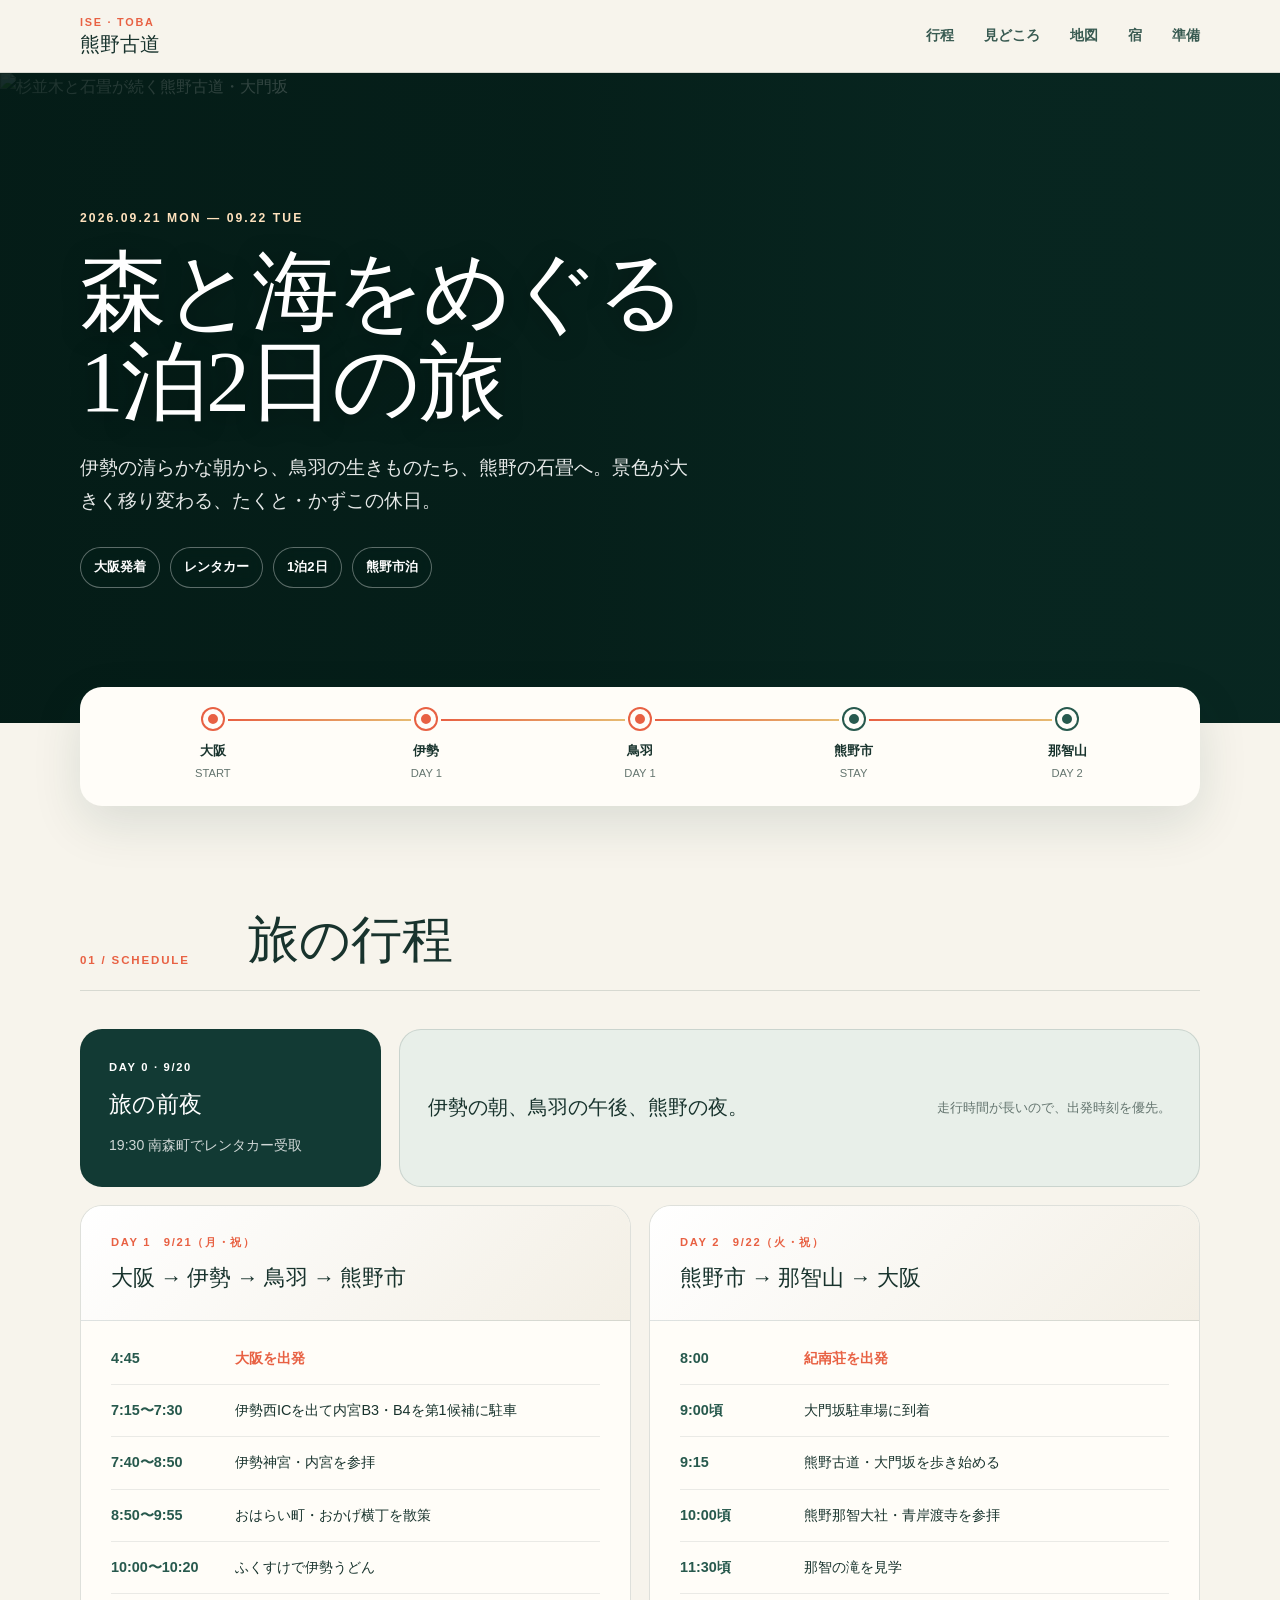
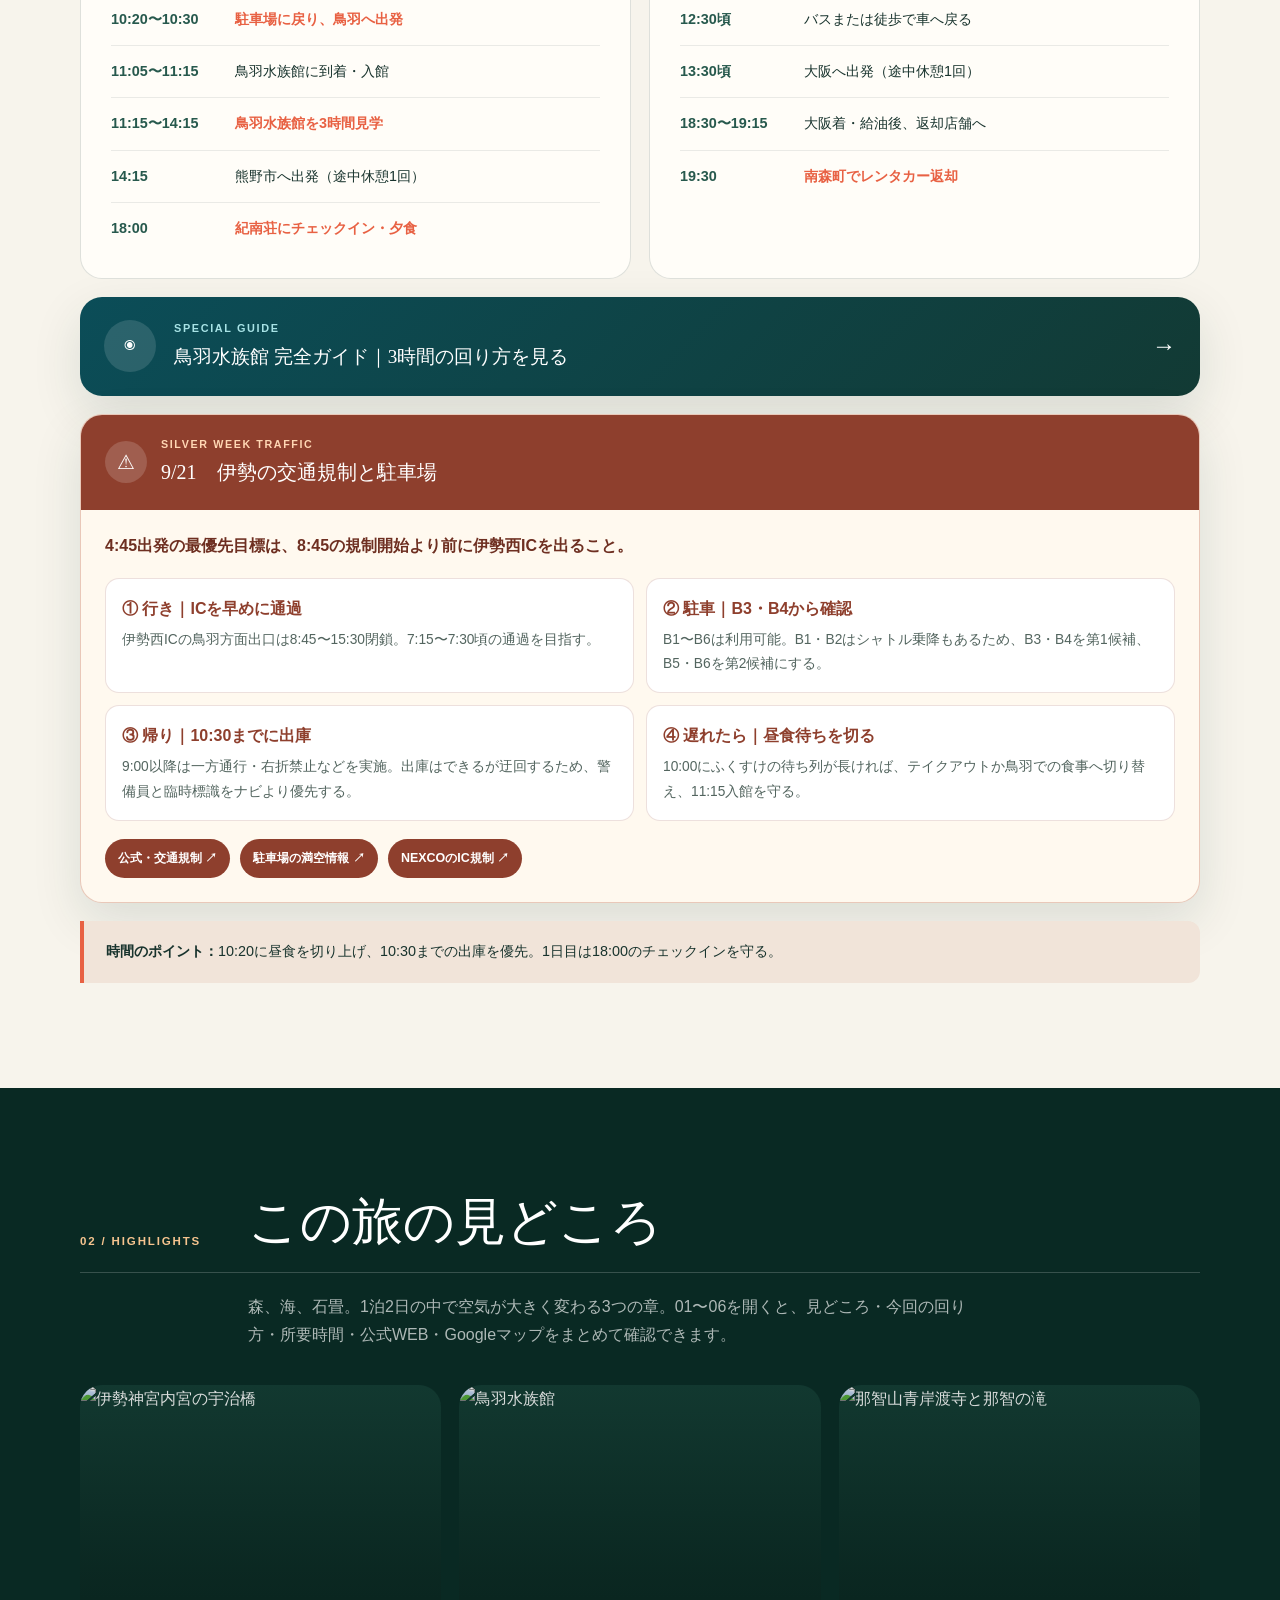
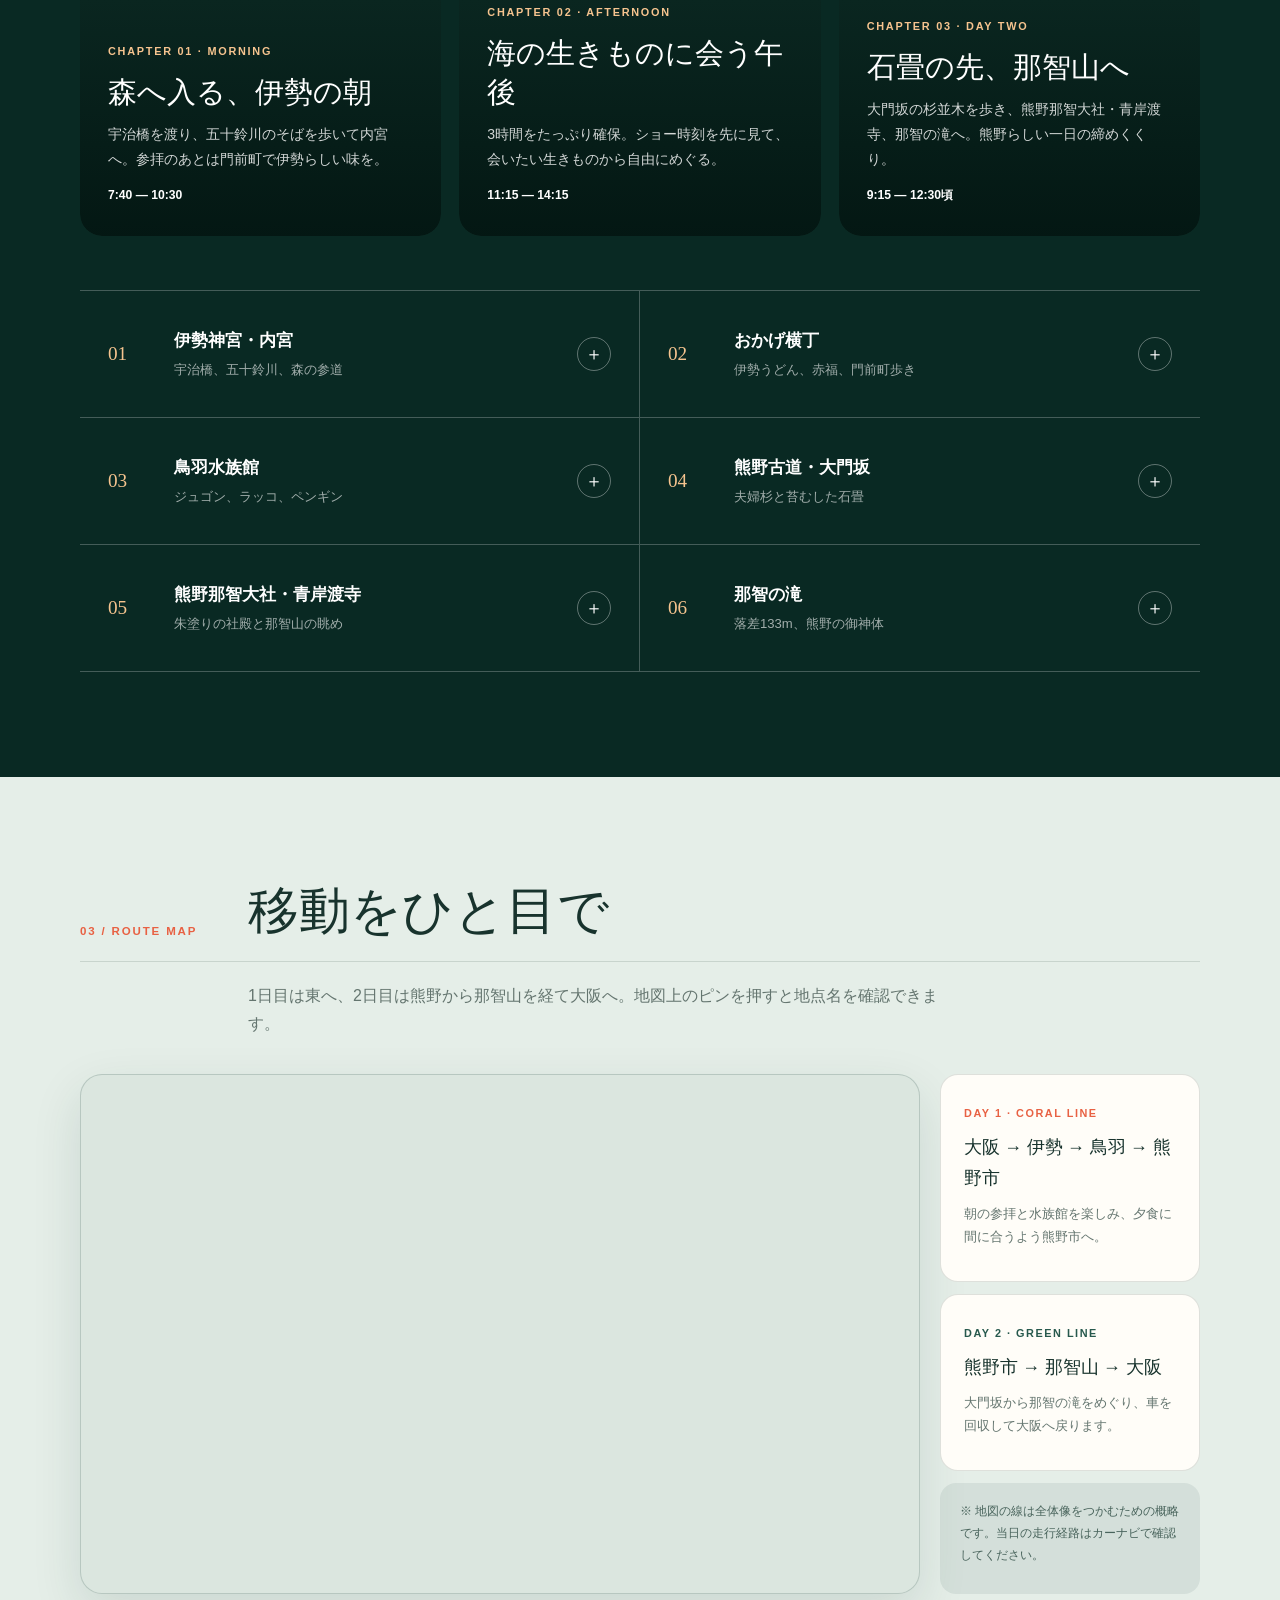
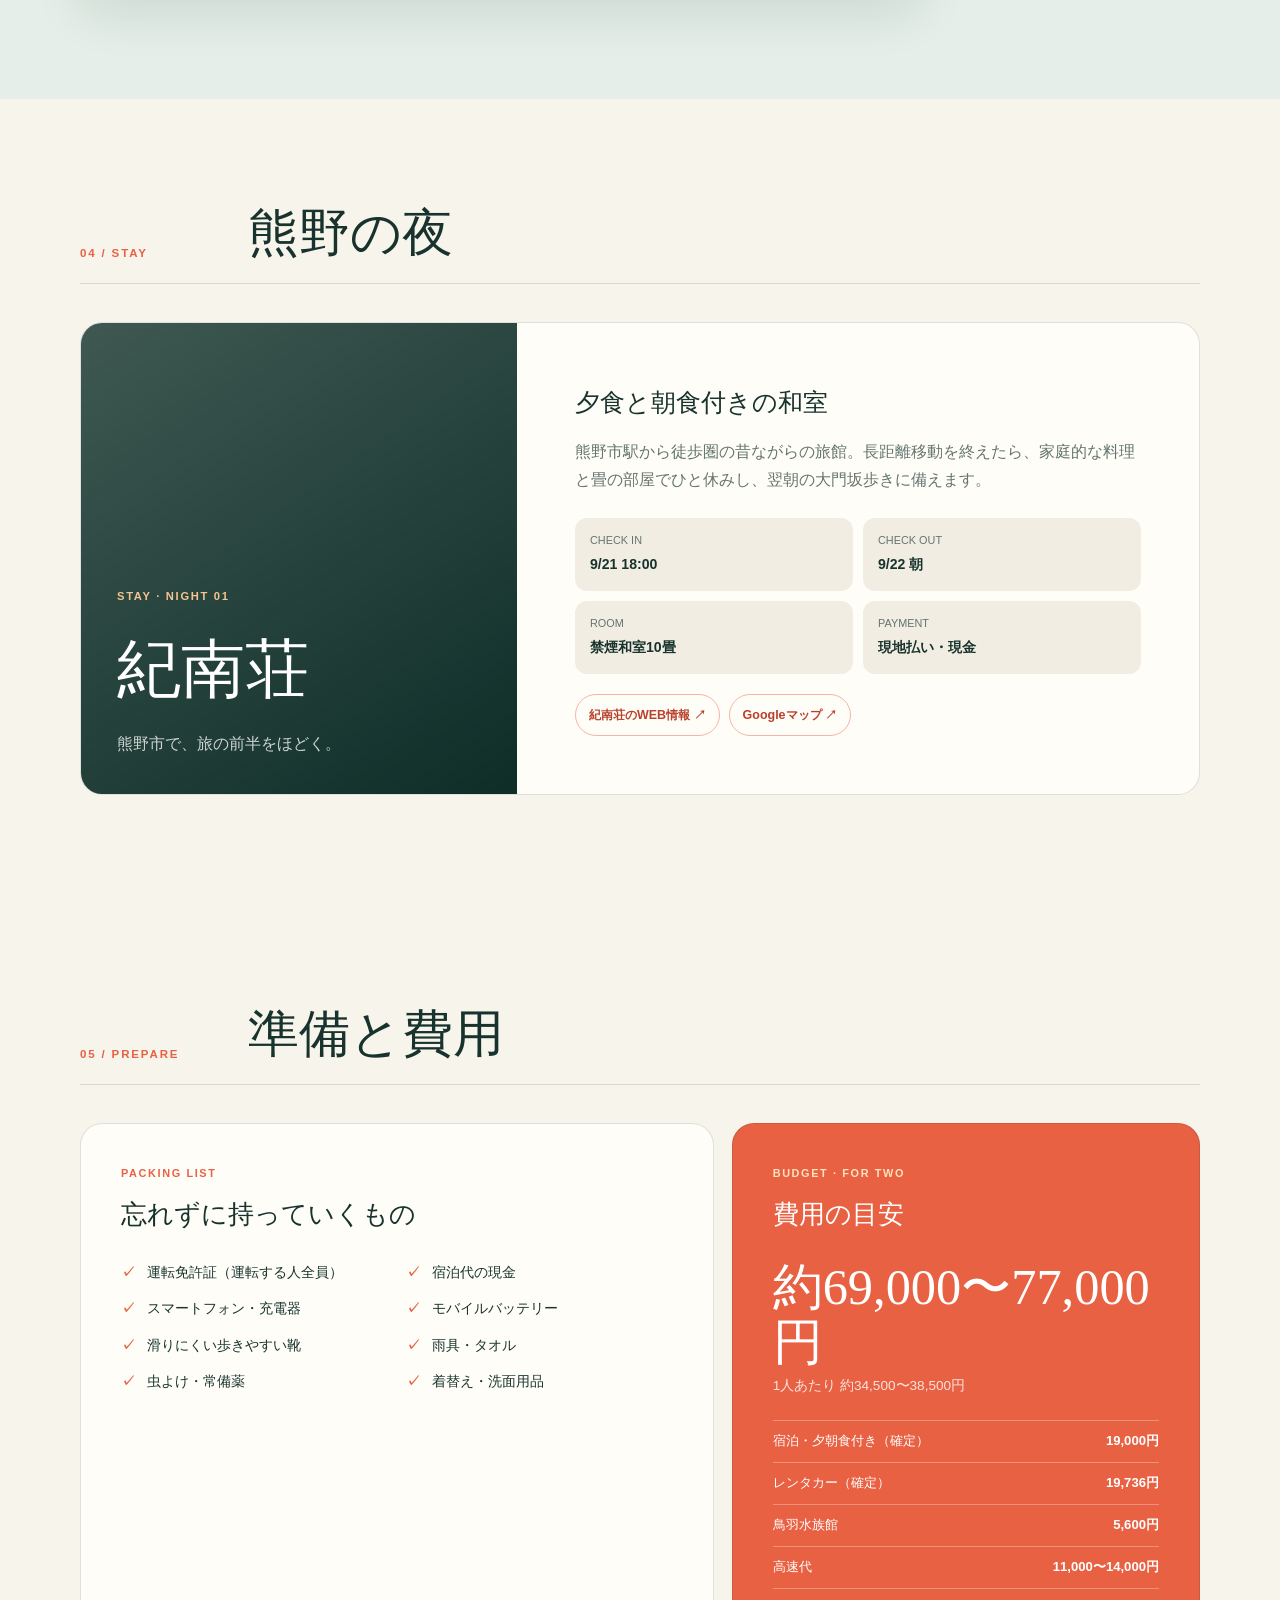
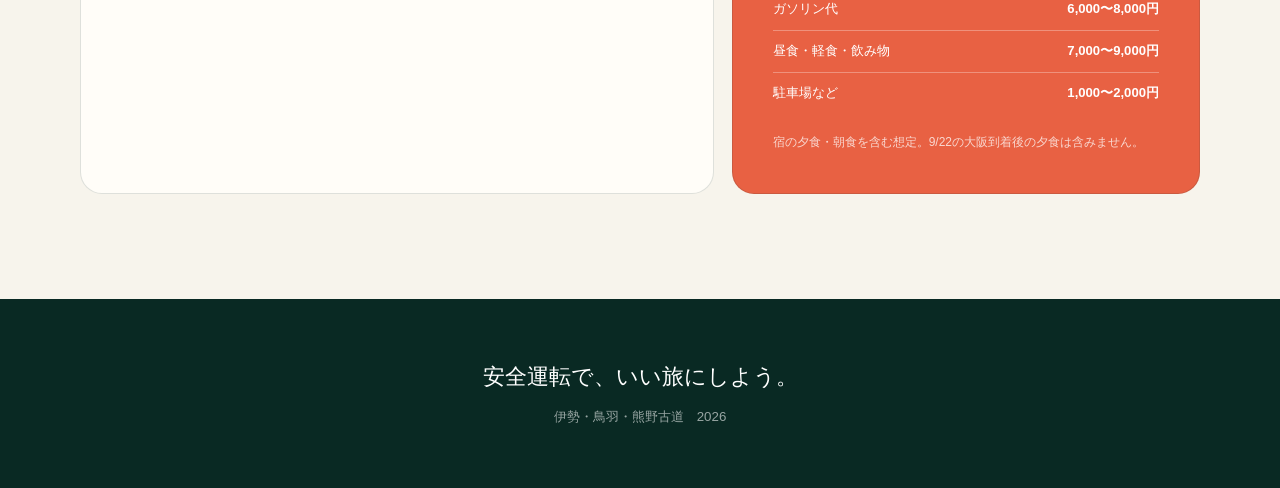
==== commit 09dc52bd: "Update Ise morning plan for holiday traffic" ====
--- a/docs/index.html
+++ b/docs/index.html
@@ -88,6 +88,19 @@
     .timeline time { font-weight: 800; color: var(--pine); font-variant-numeric: tabular-nums; }
     .timeline .key { font-weight: 800; color: var(--coral); }
     .schedule-alert { margin-top: 18px; padding: 18px 22px; border-left: 4px solid var(--coral); border-radius: 0 12px 12px 0; background: #f1e4d9; font-size: .9rem; }
+    .traffic-card { margin-top: 18px; overflow: hidden; border: 1px solid rgba(177, 74, 43, .28); border-radius: var(--radius); background: #fff9ef; box-shadow: var(--shadow); }
+    .traffic-head { display: grid; grid-template-columns: auto 1fr; gap: 14px; align-items: center; padding: 20px 24px; background: #8e3f2d; color: #fff; }
+    .traffic-icon { display: grid; place-items: center; width: 42px; height: 42px; border-radius: 50%; background: rgba(255,255,255,.16); font-size: 1.25rem; }
+    .traffic-head small { display: block; font-size: .67rem; font-weight: 800; letter-spacing: .15em; color: #ffd7b4; }
+    .traffic-head h3 { margin: 2px 0 0; font-family: Georgia, "Hiragino Mincho ProN", serif; font-size: 1.25rem; font-weight: 500; }
+    .traffic-body { padding: 22px 24px 24px; }
+    .traffic-lead { margin: 0 0 18px; font-weight: 800; color: #6e2f21; }
+    .traffic-grid { display: grid; grid-template-columns: repeat(2, minmax(0, 1fr)); gap: 12px; }
+    .traffic-item { padding: 16px; border-radius: 14px; background: #fff; border: 1px solid rgba(142,63,45,.16); }
+    .traffic-item b { display: block; margin-bottom: 5px; color: #8e3f2d; }
+    .traffic-item p { margin: 0; font-size: .86rem; color: #53655f; }
+    .traffic-links { display: flex; flex-wrap: wrap; gap: 10px; margin-top: 18px; }
+    .traffic-links a { padding: 9px 13px; border-radius: 999px; background: #8e3f2d; color: #fff; font-size: .78rem; font-weight: 800; text-decoration: none; }
     .guide-banner { display: grid; grid-template-columns: auto 1fr auto; gap: 18px; align-items: center; margin-top: 18px; padding: 22px 24px; border-radius: var(--radius); background: linear-gradient(135deg, #0b4d58, #123a34); color: #fff; text-decoration: none; box-shadow: var(--shadow); }
     .guide-banner-mark { display: grid; place-items: center; width: 52px; height: 52px; border-radius: 50%; background: rgba(255,255,255,.13); font-size: 1.45rem; }
     .guide-banner small { display: block; color: #a8e3e6; font-size: .68rem; font-weight: 800; letter-spacing: .15em; }
@@ -216,6 +229,7 @@
       .timeline { padding-inline: 20px; }
       .timeline li { grid-template-columns: 92px 1fr; gap: 12px; }
       .story-grid { grid-template-columns: 1fr; }
+      .traffic-grid { grid-template-columns: 1fr; }
       .story-card, .story-card:first-child { grid-column: auto; aspect-ratio: 4 / 5; }
       .spot-list { grid-template-columns: 1fr; }
       .spot:nth-child(odd) { border-right: 0; }
@@ -251,23 +265,24 @@
       <div class="section-head"><p class="section-label">01 / SCHEDULE</p><h2>旅の行程</h2></div>
       <div class="prelude"><aside class="pickup"><span>DAY 0 · 9/20</span><strong>旅の前夜</strong><p>19:30 南森町でレンタカー受取</p></aside><div class="route-summary"><strong>伊勢の朝、鳥羽の午後、熊野の夜。</strong><span>走行時間が長いので、出発時刻を優先。</span></div></div>
       <div class="days">
-        <article class="day-card"><div class="day-top"><p class="day-label">DAY 1　9/21（月・祝）</p><h3>大阪 → 伊勢 → 鳥羽 → 熊野市</h3></div><ol class="timeline"><li><time>5:30</time><span>大阪を出発</span></li><li><time>8:00頃</time><span>伊勢神宮・内宮を参拝</span></li><li><time>9:15</time><span>おはらい町・おかげ横丁を散策</span></li><li><time>10:00〜10:40</time><span>おかげ横丁で早めの昼食</span></li><li><time>11:15〜14:15</time><span class="key">鳥羽水族館を3時間見学</span></li><li><time>14:15</time><span>熊野市へ出発（途中休憩1回）</span></li><li><time>18:00</time><span class="key">紀南荘にチェックイン・夕食</span></li></ol></article>
+        <article class="day-card"><div class="day-top"><p class="day-label">DAY 1　9/21（月・祝）</p><h3>大阪 → 伊勢 → 鳥羽 → 熊野市</h3></div><ol class="timeline"><li><time>4:45</time><span class="key">大阪を出発</span></li><li><time>7:15〜7:30</time><span>伊勢西ICを出て内宮B3・B4を第1候補に駐車</span></li><li><time>7:40〜8:50</time><span>伊勢神宮・内宮を参拝</span></li><li><time>8:50〜9:55</time><span>おはらい町・おかげ横丁を散策</span></li><li><time>10:00〜10:20</time><span>ふくすけで伊勢うどん</span></li><li><time>10:20〜10:30</time><span class="key">駐車場に戻り、鳥羽へ出発</span></li><li><time>11:05〜11:15</time><span>鳥羽水族館に到着・入館</span></li><li><time>11:15〜14:15</time><span class="key">鳥羽水族館を3時間見学</span></li><li><time>14:15</time><span>熊野市へ出発（途中休憩1回）</span></li><li><time>18:00</time><span class="key">紀南荘にチェックイン・夕食</span></li></ol></article>
         <article class="day-card"><div class="day-top"><p class="day-label">DAY 2　9/22（火・祝）</p><h3>熊野市 → 那智山 → 大阪</h3></div><ol class="timeline"><li><time>8:00</time><span class="key">紀南荘を出発</span></li><li><time>9:00頃</time><span>大門坂駐車場に到着</span></li><li><time>9:15</time><span>熊野古道・大門坂を歩き始める</span></li><li><time>10:00頃</time><span>熊野那智大社・青岸渡寺を参拝</span></li><li><time>11:30頃</time><span>那智の滝を見学</span></li><li><time>12:30頃</time><span>バスまたは徒歩で車へ戻る</span></li><li><time>13:30頃</time><span>大阪へ出発（途中休憩1回）</span></li><li><time>18:30〜19:15</time><span>大阪着・給油後、返却店舗へ</span></li><li><time>19:30</time><span class="key">南森町でレンタカー返却</span></li></ol></article>
       </div>
       <a class="guide-banner" href="toba-aquarium/"><span class="guide-banner-mark" aria-hidden="true">◉</span><span><small>SPECIAL GUIDE</small><strong>鳥羽水族館 完全ガイド｜3時間の回り方を見る</strong></span><span class="guide-banner-arrow" aria-hidden="true">→</span></a>
-      <div class="schedule-alert"><strong>時間のポイント：</strong>1日目は18:00のチェックインを優先。2日目の路線バス時刻・道路状況・駐車場は出発前日に再確認する。</div>
+      <aside class="traffic-card" aria-labelledby="traffic-title"><div class="traffic-head"><span class="traffic-icon" aria-hidden="true">⚠</span><div><small>SILVER WEEK TRAFFIC</small><h3 id="traffic-title">9/21　伊勢の交通規制と駐車場</h3></div></div><div class="traffic-body"><p class="traffic-lead">4:45出発の最優先目標は、8:45の規制開始より前に伊勢西ICを出ること。</p><div class="traffic-grid"><div class="traffic-item"><b>① 行き｜ICを早めに通過</b><p>伊勢西ICの鳥羽方面出口は8:45〜15:30閉鎖。7:15〜7:30頃の通過を目指す。</p></div><div class="traffic-item"><b>② 駐車｜B3・B4から確認</b><p>B1〜B6は利用可能。B1・B2はシャトル乗降もあるため、B3・B4を第1候補、B5・B6を第2候補にする。</p></div><div class="traffic-item"><b>③ 帰り｜10:30までに出庫</b><p>9:00以降は一方通行・右折禁止などを実施。出庫はできるが迂回するため、警備員と臨時標識をナビより優先する。</p></div><div class="traffic-item"><b>④ 遅れたら｜昼食待ちを切る</b><p>10:00にふくすけの待ち列が長ければ、テイクアウトか鳥羽での食事へ切り替え、11:15入館を守る。</p></div></div><div class="traffic-links"><a href="https://www.rakurakuise.jp/content/regulation.php" target="_blank" rel="noopener">公式・交通規制 ↗</a><a href="https://www.rakurakuise.jp/" target="_blank" rel="noopener">駐車場の満空情報 ↗</a><a href="https://www.c-nexco.co.jp/corporate/pressroom/news_release/6647.html" target="_blank" rel="noopener">NEXCOのIC規制 ↗</a></div></div></aside>
+      <div class="schedule-alert"><strong>時間のポイント：</strong>10:20に昼食を切り上げ、10:30までの出庫を優先。1日目は18:00のチェックインを守る。</div>
     </section>
 
     <section class="highlights" id="highlights"><div class="shell">
       <div class="section-head"><p class="section-label">02 / HIGHLIGHTS</p><h2>この旅の見どころ</h2></div><p class="section-note">森、海、石畳。1泊2日の中で空気が大きく変わる3つの章。01〜06を開くと、見どころ・今回の回り方・所要時間・公式WEB・Googleマップをまとめて確認できます。</p>
       <div class="story-grid">
-        <article class="story-card"><img src="https://commons.wikimedia.org/wiki/Special:FilePath/%E5%AE%87%E6%B2%BB%E6%A9%8B%20%2851435412437%29.jpg?width=1280" alt="伊勢神宮内宮の宇治橋" loading="lazy" /><div class="story-content"><small>CHAPTER 01 · MORNING</small><h3>森へ入る、伊勢の朝</h3><p>宇治橋を渡り、五十鈴川のそばを歩いて内宮へ。参拝のあとは門前町で伊勢らしい味を。</p><span class="story-time">8:00頃 — 10:40</span></div></article>
+        <article class="story-card"><img src="https://commons.wikimedia.org/wiki/Special:FilePath/%E5%AE%87%E6%B2%BB%E6%A9%8B%20%2851435412437%29.jpg?width=1280" alt="伊勢神宮内宮の宇治橋" loading="lazy" /><div class="story-content"><small>CHAPTER 01 · MORNING</small><h3>森へ入る、伊勢の朝</h3><p>宇治橋を渡り、五十鈴川のそばを歩いて内宮へ。参拝のあとは門前町で伊勢らしい味を。</p><span class="story-time">7:40 — 10:30</span></div></article>
         <article class="story-card"><img src="https://commons.wikimedia.org/wiki/Special:FilePath/%E9%B3%A5%E7%BE%BD%E6%B0%B4%E6%97%8F%E9%A4%A8%20Toba%20Aquarium%20%2854790849678%29.jpg?width=1280" alt="鳥羽水族館" loading="lazy" /><div class="story-content"><small>CHAPTER 02 · AFTERNOON</small><h3>海の生きものに会う午後</h3><p>3時間をたっぷり確保。ショー時刻を先に見て、会いたい生きものから自由にめぐる。</p><span class="story-time">11:15 — 14:15</span></div></article>
         <article class="story-card"><img src="https://commons.wikimedia.org/wiki/Special:FilePath/Seigantoji05s1920.jpg?width=1280" alt="那智山青岸渡寺と那智の滝" loading="lazy" /><div class="story-content"><small>CHAPTER 03 · DAY TWO</small><h3>石畳の先、那智山へ</h3><p>大門坂の杉並木を歩き、熊野那智大社・青岸渡寺、那智の滝へ。熊野らしい一日の締めくくり。</p><span class="story-time">9:15 — 12:30頃</span></div></article>
       </div>
       <div class="spot-list">
-        <details class="spot"><summary><span class="spot-number">01</span><span class="spot-title"><h3>伊勢神宮・内宮</h3><p>宇治橋、五十鈴川、森の参道</p></span><span class="spot-toggle">＋</span></summary><div class="spot-detail"><p>正式名は皇大神宮。宇治橋を渡ると玉砂利の参道と深い森が続き、五十鈴川のほとりに天照大御神を祀る正宮があります。早朝の静けさの中で、旅の始まりらしい清々しい時間を過ごせます。</p><ul class="spot-facts"><li><b>見どころ</b><span>宇治橋、五十鈴川御手洗場、正宮へ続く参道</span></li><li><b>今回の回り方</b><span>8:00頃から宇治橋〜正宮を中心に参拝し、おはらい町側へ戻る</span></li><li><b>目安・注意</b><span>約60〜75分。参道は玉砂利なので歩きやすい靴がおすすめ</span></li></ul><div class="spot-links"><a class="spot-link" href="https://www.isejingu.or.jp/about/naiku/" target="_blank" rel="noopener">内宮 公式WEB ↗</a><a class="spot-link" href="https://www.isejingu.or.jp/visit/" target="_blank" rel="noopener">参拝案内 ↗</a><a class="spot-link" href="https://www.google.com/maps/search/?api=1&query=%E4%BC%8A%E5%8B%A2%E7%A5%9E%E5%AE%AE%20%E5%86%85%E5%AE%AE" target="_blank" rel="noopener">Googleマップ ↗</a></div></div></details>
-        <details class="spot"><summary><span class="spot-number">02</span><span class="spot-title"><h3>おかげ横丁</h3><p>伊勢うどん、赤福、門前町歩き</p></span><span class="spot-toggle">＋</span></summary><div class="spot-detail"><p>内宮の宇治橋から徒歩約5分、おはらい町の中ほどに広がる横丁です。伊勢らしい木造の町並みに、郷土料理、甘味、工芸や土産の店が集まり、短い滞在でも食と町歩きを一緒に楽しめます。</p><ul class="spot-facts"><li><b>楽しみ</b><span>伊勢うどんを中心に、赤福などの甘味やおみやげ探し</span></li><li><b>今回の回り方</b><span>9:15から散策、10:00〜10:40に早めの昼食を済ませる</span></li><li><b>目安・注意</b><span>鳥羽への出発を優先。混雑時は食べ歩きを絞って時間を確保</span></li></ul><div class="spot-links"><a class="spot-link" href="https://okageyokocho.com/main/" target="_blank" rel="noopener">おかげ横丁 公式WEB ↗</a><a class="spot-link" href="https://okageyokocho.com/main/picture-map/" target="_blank" rel="noopener">横丁の絵地図 ↗</a><a class="spot-link" href="https://www.google.com/maps/search/?api=1&query=%E3%81%8A%E3%81%8B%E3%81%92%E6%A8%AA%E4%B8%81" target="_blank" rel="noopener">Googleマップ ↗</a></div></div></details>
+        <details class="spot"><summary><span class="spot-number">01</span><span class="spot-title"><h3>伊勢神宮・内宮</h3><p>宇治橋、五十鈴川、森の参道</p></span><span class="spot-toggle">＋</span></summary><div class="spot-detail"><p>正式名は皇大神宮。宇治橋を渡ると玉砂利の参道と深い森が続き、五十鈴川のほとりに天照大御神を祀る正宮があります。早朝の静けさの中で、旅の始まりらしい清々しい時間を過ごせます。</p><ul class="spot-facts"><li><b>見どころ</b><span>宇治橋、五十鈴川御手洗場、正宮へ続く参道</span></li><li><b>今回の回り方</b><span>7:40頃から宇治橋〜正宮を中心に参拝し、おはらい町側へ戻る</span></li><li><b>目安・注意</b><span>約70分。参道は玉砂利なので歩きやすい靴がおすすめ</span></li></ul><div class="spot-links"><a class="spot-link" href="https://www.isejingu.or.jp/about/naiku/" target="_blank" rel="noopener">内宮 公式WEB ↗</a><a class="spot-link" href="https://www.isejingu.or.jp/visit/" target="_blank" rel="noopener">参拝案内 ↗</a><a class="spot-link" href="https://www.google.com/maps/search/?api=1&query=%E4%BC%8A%E5%8B%A2%E7%A5%9E%E5%AE%AE%20%E5%86%85%E5%AE%AE" target="_blank" rel="noopener">Googleマップ ↗</a></div></div></details>
+        <details class="spot"><summary><span class="spot-number">02</span><span class="spot-title"><h3>おかげ横丁</h3><p>伊勢うどん、赤福、門前町歩き</p></span><span class="spot-toggle">＋</span></summary><div class="spot-detail"><p>内宮の宇治橋から徒歩約5分、おはらい町の中ほどに広がる横丁です。伊勢らしい木造の町並みに、郷土料理、甘味、工芸や土産の店が集まり、短い滞在でも食と町歩きを一緒に楽しめます。</p><ul class="spot-facts"><li><b>楽しみ</b><span>伊勢うどんを中心に、赤福などの甘味やおみやげ探し</span></li><li><b>今回の回り方</b><span>8:50から散策し、10:00開店のふくすけで10:20までに昼食を済ませる</span></li><li><b>目安・注意</b><span>10:30までの出庫を優先。待ち列が長い場合は食事方法を切り替える</span></li></ul><div class="spot-links"><a class="spot-link" href="https://okageyokocho.com/main/" target="_blank" rel="noopener">おかげ横丁 公式WEB ↗</a><a class="spot-link" href="https://okageyokocho.com/main/tenpo/fukusuke/" target="_blank" rel="noopener">ふくすけ 営業案内 ↗</a><a class="spot-link" href="https://www.google.com/maps/search/?api=1&query=%E3%81%8A%E3%81%8B%E3%81%92%E6%A8%AA%E4%B8%81" target="_blank" rel="noopener">Googleマップ ↗</a></div></div></details>
         <details class="spot"><summary><span class="spot-number">03</span><span class="spot-title"><h3>鳥羽水族館</h3><p>ジュゴン、ラッコ、ペンギン</p></span><span class="spot-toggle">＋</span></summary><div class="spot-detail"><p>約1,200種を飼育し、12のテーマゾーンを順路なしで自由に回れる大型水族館です。日本で唯一飼育されているジュゴンに加え、ラッコやセイウチ、ユニークな生きものを集めた展示が大きな魅力です。</p><ul class="spot-facts"><li><b>今回の主役</b><span>ジュゴン、12:00ペンギン散歩、13:00ラッコのお食事タイム</span></li><li><b>今回の回り方</b><span>11:15〜14:15の3時間。14:00セイウチは約20分のため、定刻出発なら冒頭だけ見るか見送る</span></li><li><b>目安・注意</b><span>9/21はシルバーウィーク混雑期間。ラッコは1分交代制で、待ち時間を見て順路を調整</span></li></ul><div class="spot-links"><a class="spot-link" href="toba-aquarium/">完全ガイドを開く →</a><a class="spot-link" href="https://aquarium.co.jp/kannai/" target="_blank" rel="noopener">館内案内 ↗</a><a class="spot-link" href="https://www.google.com/maps/search/?api=1&query=%E9%B3%A5%E7%BE%BD%E6%B0%B4%E6%97%8F%E9%A4%A8" target="_blank" rel="noopener">Googleマップ ↗</a></div></div></details>
         <details class="spot"><summary><span class="spot-number">04</span><span class="spot-title"><h3>熊野古道・大門坂</h3><p>夫婦杉と苔むした石畳</p></span><span class="spot-toggle">＋</span></summary><div class="spot-detail"><p>那智山へ続く旧参道で、苔むした石畳と樹齢800年を超す老杉が熊野古道らしい景観を残しています。振ヶ瀬橋、夫婦杉、多富気王子をたどりながら、祈りの道の空気を味わえる人気区間です。</p><ul class="spot-facts"><li><b>見どころ</b><span>夫婦杉、石畳、杉木立、多富気王子。写真は夫婦杉付近が狙い目</span></li><li><b>今回の回り方</b><span>無料の大門坂駐車場に停め、9:15頃から那智山へ上る</span></li><li><b>目安・注意</b><span>大門坂約270段＋大社への参道約470段。雨天時は石が滑りやすい</span></li></ul><div class="spot-links"><a class="spot-link" href="https://www.wakayama-kanko.or.jp/courses/detail_34.html" target="_blank" rel="noopener">3時間モデルコース ↗</a><a class="spot-link" href="https://www.pref.wakayama.lg.jp/prefg/081300/d00214978.html" target="_blank" rel="noopener">和歌山県の案内 ↗</a><a class="spot-link" href="https://www.google.com/maps/search/?api=1&query=%E5%A4%A7%E9%96%80%E5%9D%82%20%E9%A7%90%E8%BB%8A%E5%A0%B4" target="_blank" rel="noopener">駐車場の地図 ↗</a></div></div></details>
         <details class="spot"><summary><span class="spot-number">05</span><span class="spot-title"><h3>熊野那智大社・青岸渡寺</h3><p>朱塗りの社殿と那智山の眺め</p></span><span class="spot-toggle">＋</span></summary><div class="spot-detail"><p>熊野三山の一社である熊野那智大社と、西国三十三所第一番札所の青岸渡寺が隣り合う、神仏習合の歴史を感じる場所です。大門坂を上った達成感の先に、朱塗りの社殿と三重塔、那智の滝を望む景色が待っています。</p><ul class="spot-facts"><li><b>見どころ</b><span>熊野那智大社の社殿、青岸渡寺本堂、三重塔と那智の滝の眺め</span></li><li><b>今回の回り方</b><span>10:00頃に到着し、大社から青岸渡寺へ続けて参拝する</span></li><li><b>目安・注意</b><span>参拝と眺望で約60分。石段後なので境内で休憩をはさむ</span></li></ul><div class="spot-links"><a class="spot-link" href="https://kumanonachitaisha.or.jp/" target="_blank" rel="noopener">熊野那智大社 公式WEB ↗</a><a class="spot-link" href="https://seigantoji.or.jp/" target="_blank" rel="noopener">青岸渡寺 公式WEB ↗</a><a class="spot-link" href="https://www.google.com/maps/search/?api=1&query=%E7%86%8A%E9%87%8E%E9%82%A3%E6%99%BA%E5%A4%A7%E7%A4%BE" target="_blank" rel="noopener">Googleマップ ↗</a></div></div></details>
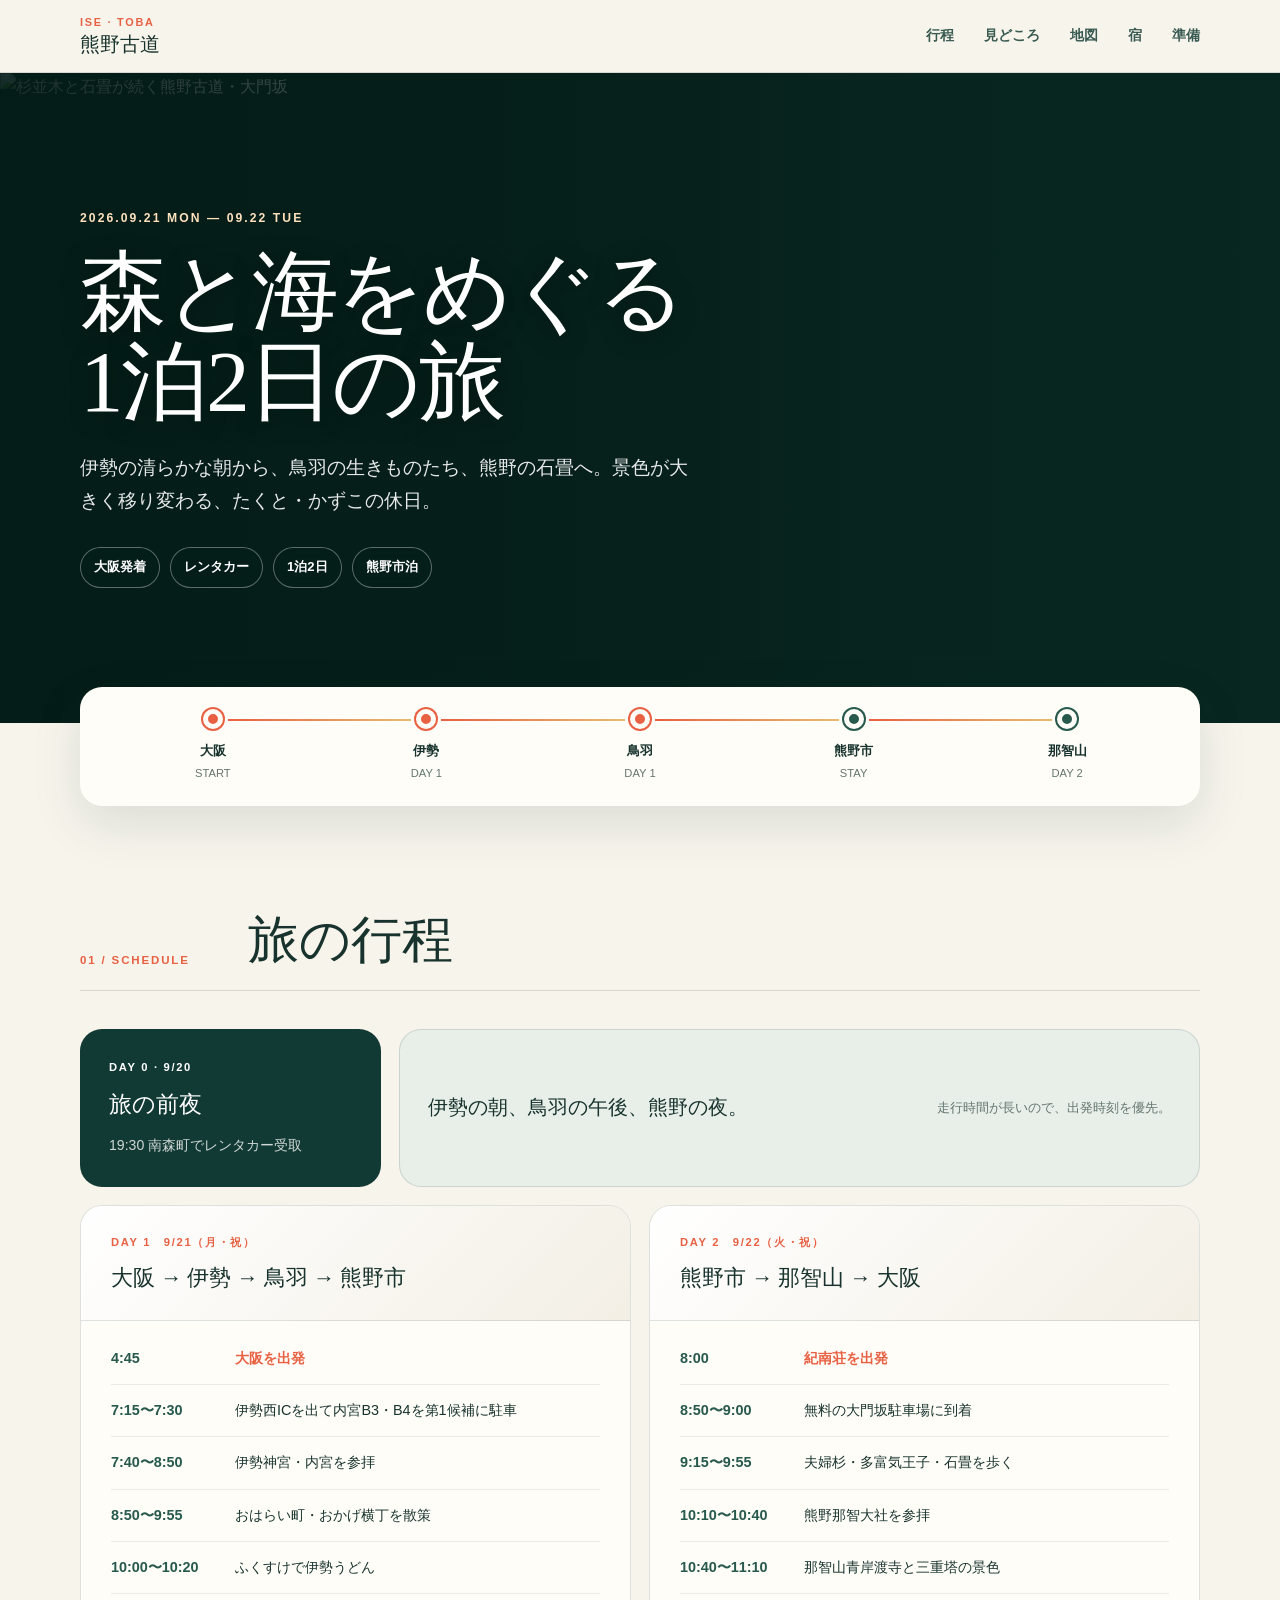
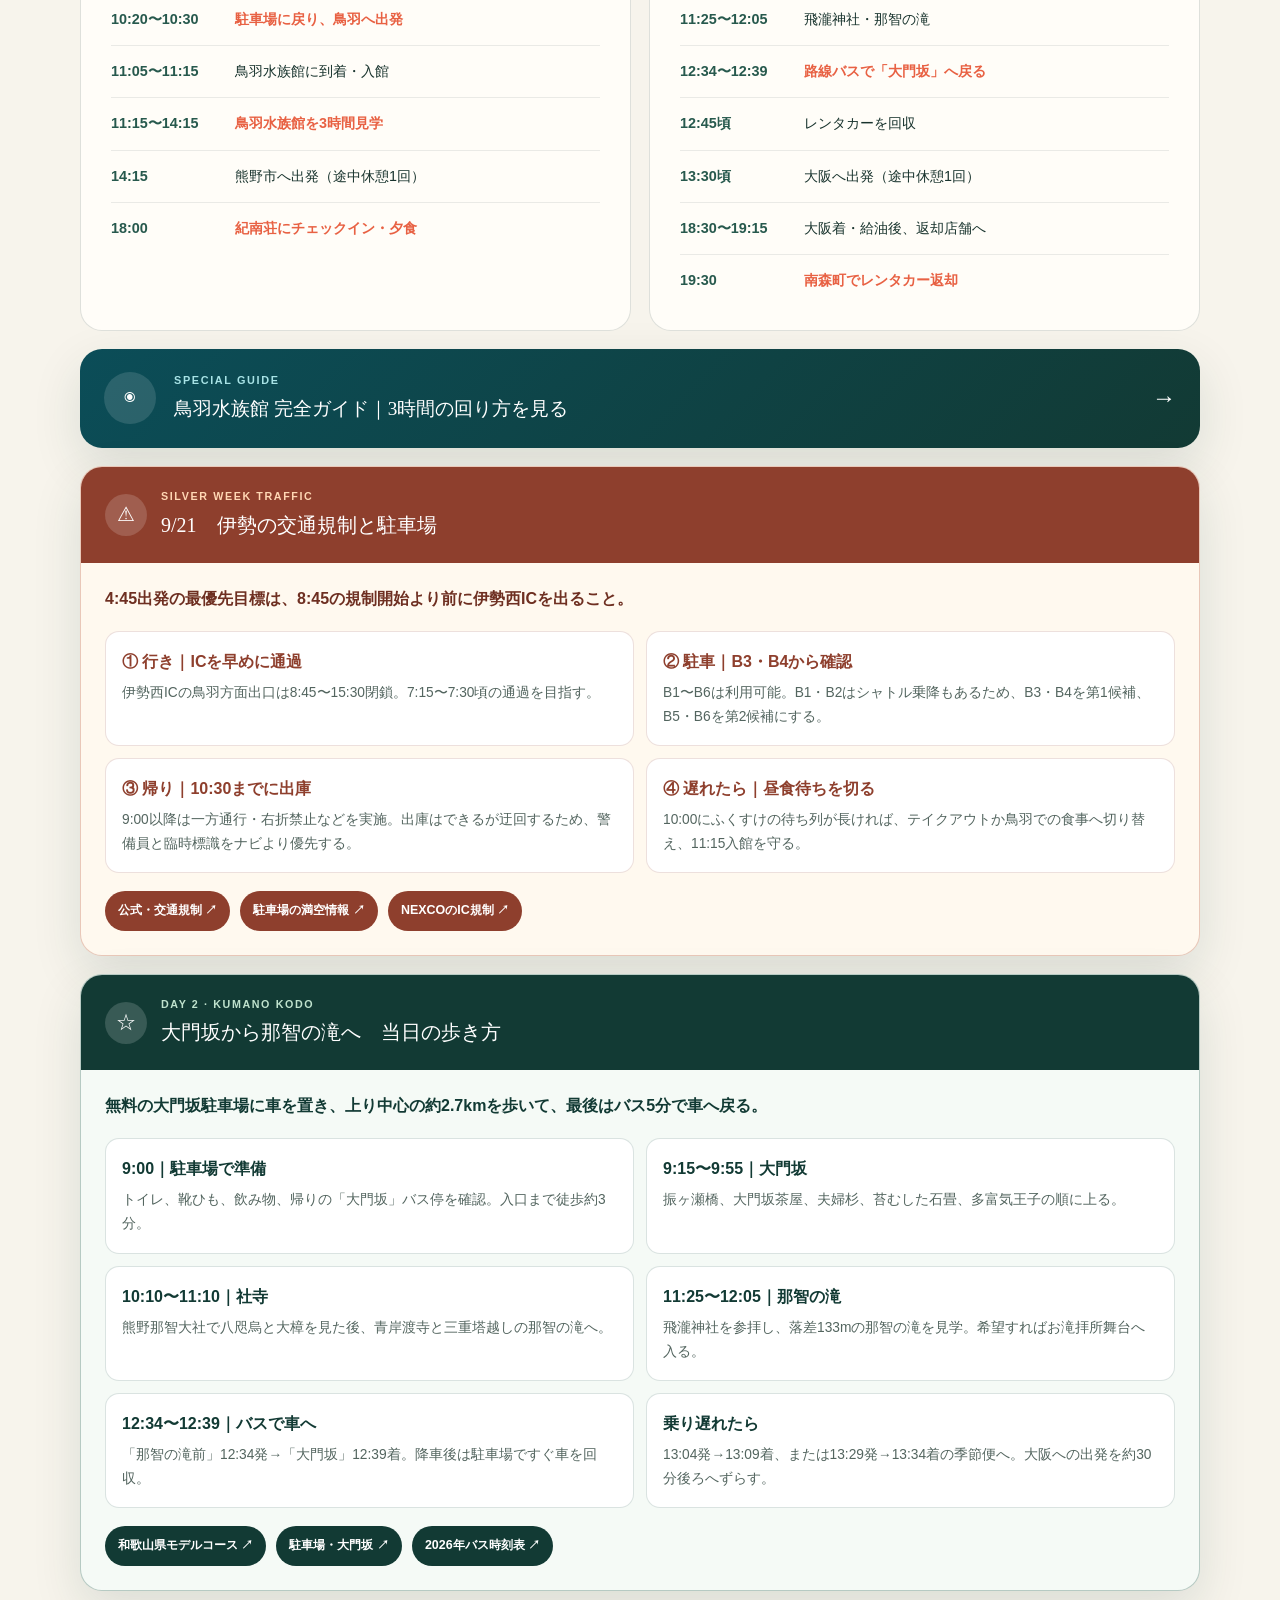
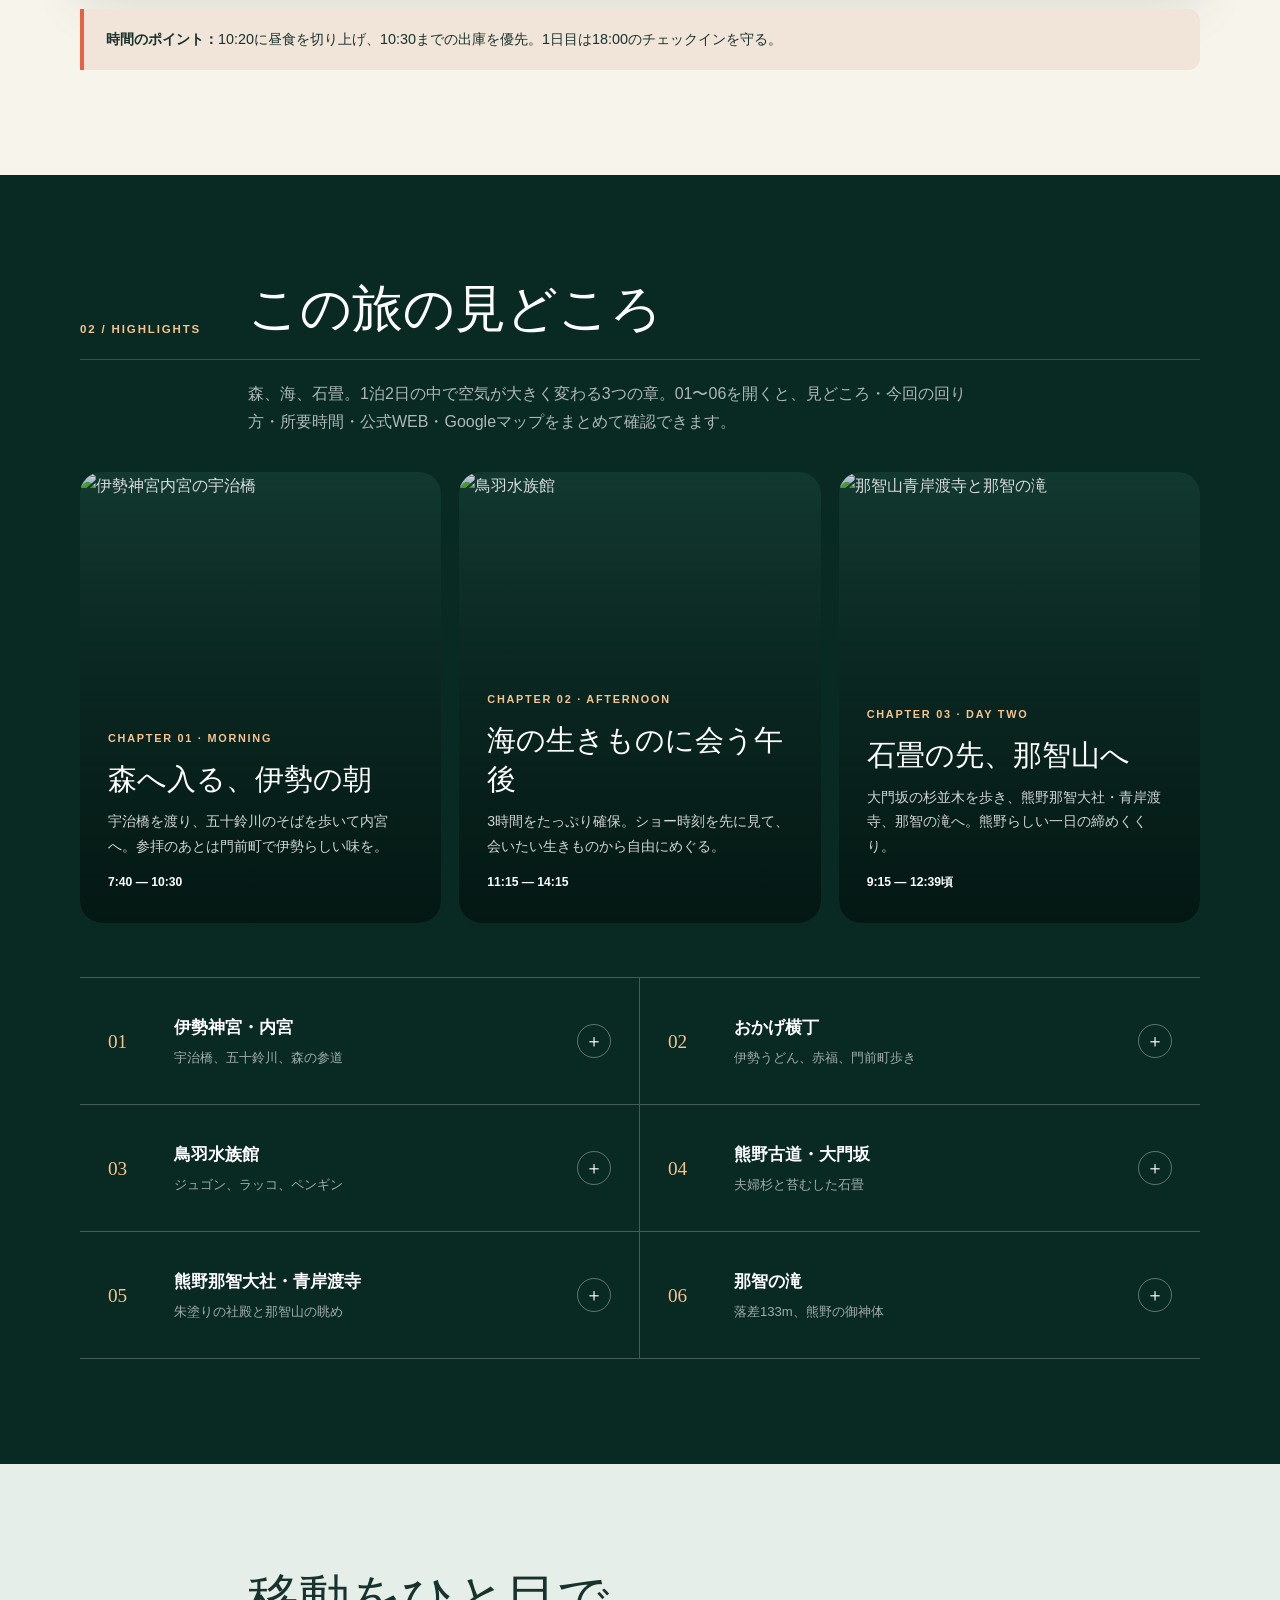
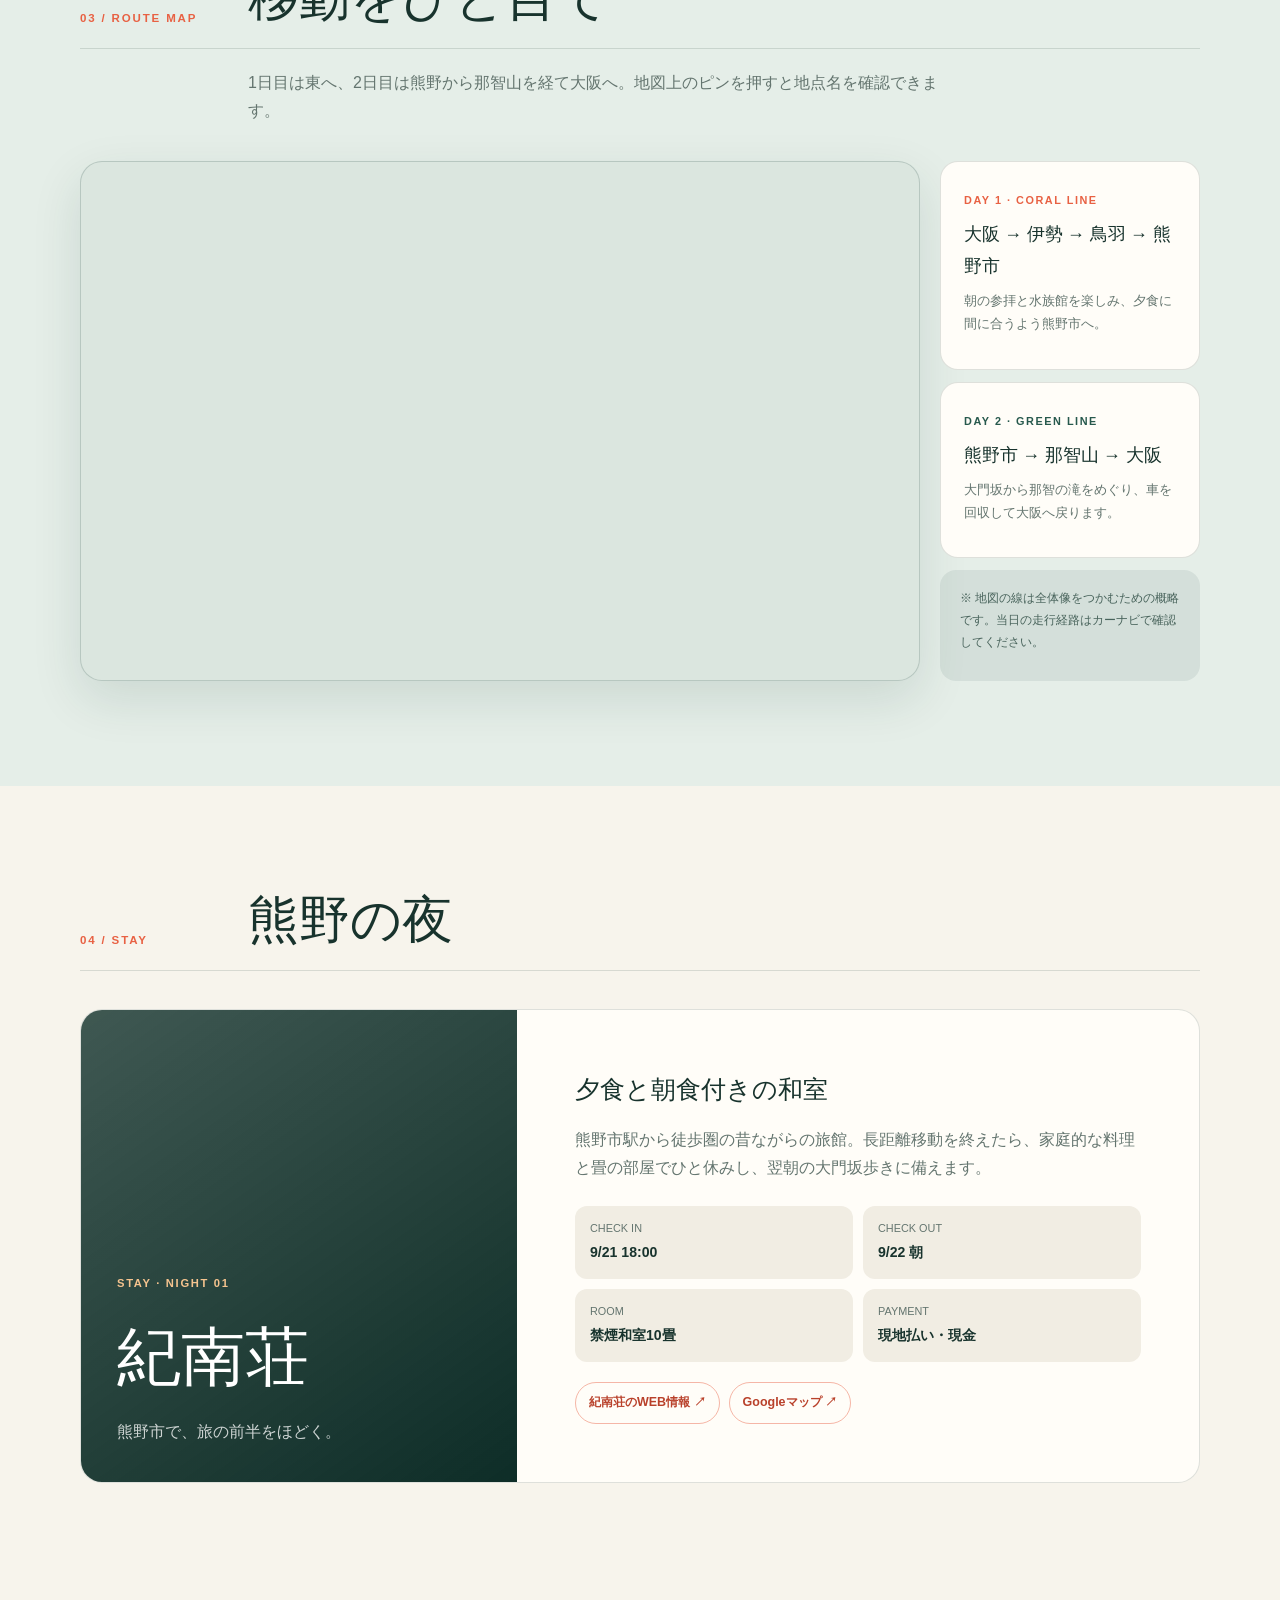
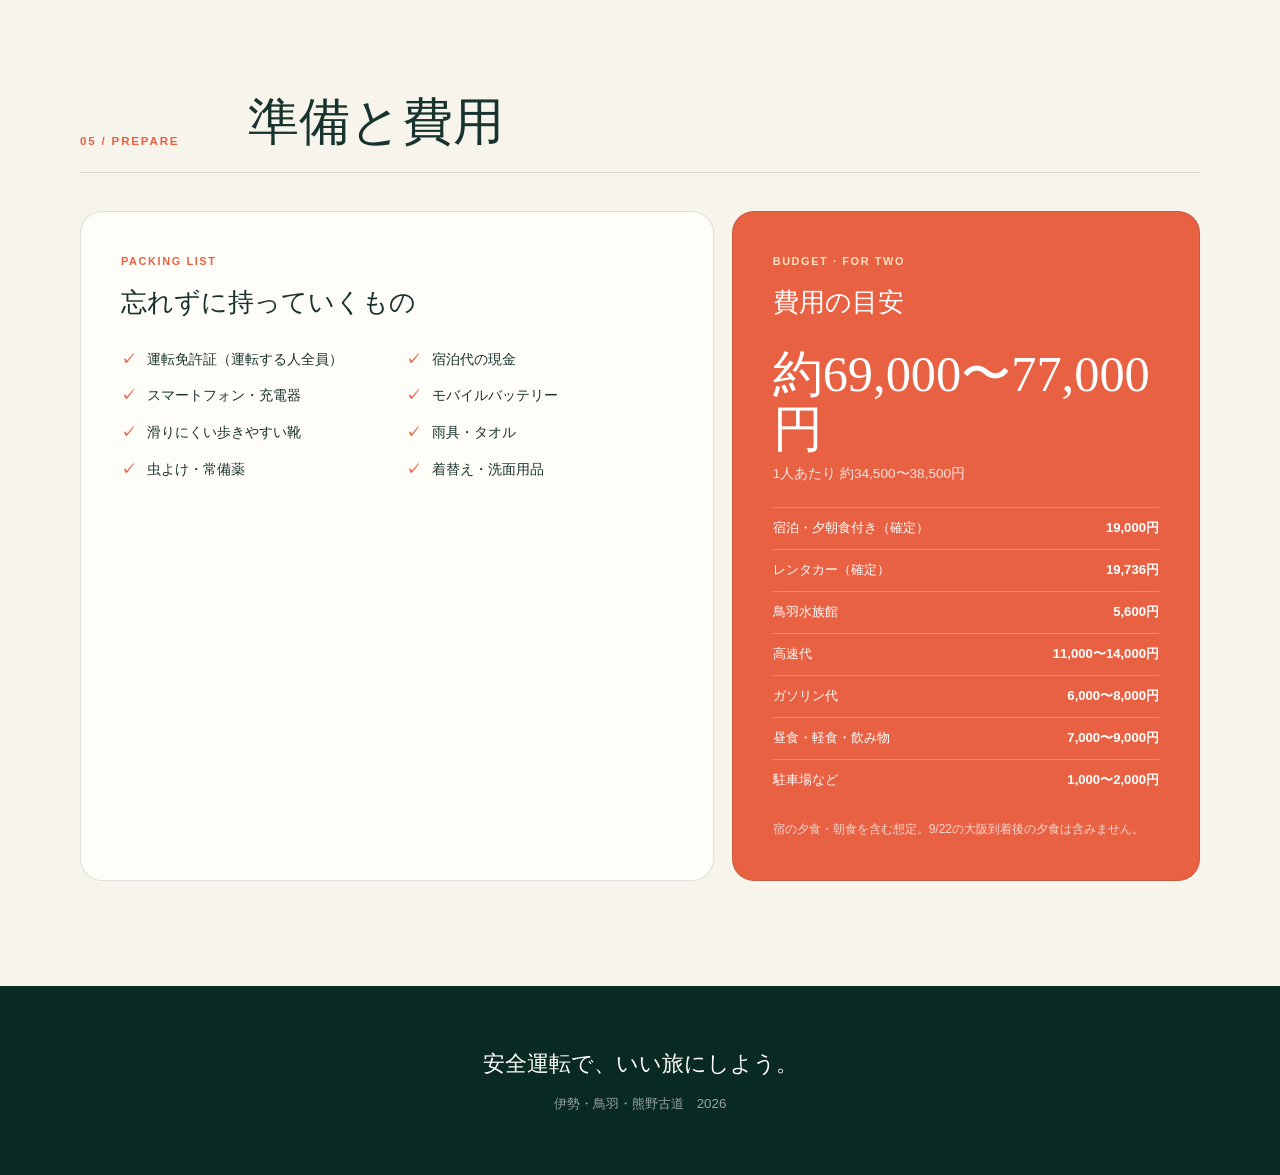
==== commit fa6cb4bf: "Add detailed Kumano Kodo route plan" ====
--- a/docs/index.html
+++ b/docs/index.html
@@ -101,6 +101,12 @@
     .traffic-item p { margin: 0; font-size: .86rem; color: #53655f; }
     .traffic-links { display: flex; flex-wrap: wrap; gap: 10px; margin-top: 18px; }
     .traffic-links a { padding: 9px 13px; border-radius: 999px; background: #8e3f2d; color: #fff; font-size: .78rem; font-weight: 800; text-decoration: none; }
+    .kodo-card { border-color: rgba(39,89,77,.3); background: #f5faf6; }
+    .kodo-card .traffic-head { background: var(--forest); }
+    .kodo-card .traffic-head small { color: #bfe2cd; }
+    .kodo-card .traffic-lead, .kodo-card .traffic-item b { color: var(--forest); }
+    .kodo-card .traffic-item { border-color: rgba(39,89,77,.17); }
+    .kodo-card .traffic-links a { background: var(--forest); }
     .guide-banner { display: grid; grid-template-columns: auto 1fr auto; gap: 18px; align-items: center; margin-top: 18px; padding: 22px 24px; border-radius: var(--radius); background: linear-gradient(135deg, #0b4d58, #123a34); color: #fff; text-decoration: none; box-shadow: var(--shadow); }
     .guide-banner-mark { display: grid; place-items: center; width: 52px; height: 52px; border-radius: 50%; background: rgba(255,255,255,.13); font-size: 1.45rem; }
     .guide-banner small { display: block; color: #a8e3e6; font-size: .68rem; font-weight: 800; letter-spacing: .15em; }
@@ -266,10 +272,11 @@
       <div class="prelude"><aside class="pickup"><span>DAY 0 · 9/20</span><strong>旅の前夜</strong><p>19:30 南森町でレンタカー受取</p></aside><div class="route-summary"><strong>伊勢の朝、鳥羽の午後、熊野の夜。</strong><span>走行時間が長いので、出発時刻を優先。</span></div></div>
       <div class="days">
         <article class="day-card"><div class="day-top"><p class="day-label">DAY 1　9/21（月・祝）</p><h3>大阪 → 伊勢 → 鳥羽 → 熊野市</h3></div><ol class="timeline"><li><time>4:45</time><span class="key">大阪を出発</span></li><li><time>7:15〜7:30</time><span>伊勢西ICを出て内宮B3・B4を第1候補に駐車</span></li><li><time>7:40〜8:50</time><span>伊勢神宮・内宮を参拝</span></li><li><time>8:50〜9:55</time><span>おはらい町・おかげ横丁を散策</span></li><li><time>10:00〜10:20</time><span>ふくすけで伊勢うどん</span></li><li><time>10:20〜10:30</time><span class="key">駐車場に戻り、鳥羽へ出発</span></li><li><time>11:05〜11:15</time><span>鳥羽水族館に到着・入館</span></li><li><time>11:15〜14:15</time><span class="key">鳥羽水族館を3時間見学</span></li><li><time>14:15</time><span>熊野市へ出発（途中休憩1回）</span></li><li><time>18:00</time><span class="key">紀南荘にチェックイン・夕食</span></li></ol></article>
-        <article class="day-card"><div class="day-top"><p class="day-label">DAY 2　9/22（火・祝）</p><h3>熊野市 → 那智山 → 大阪</h3></div><ol class="timeline"><li><time>8:00</time><span class="key">紀南荘を出発</span></li><li><time>9:00頃</time><span>大門坂駐車場に到着</span></li><li><time>9:15</time><span>熊野古道・大門坂を歩き始める</span></li><li><time>10:00頃</time><span>熊野那智大社・青岸渡寺を参拝</span></li><li><time>11:30頃</time><span>那智の滝を見学</span></li><li><time>12:30頃</time><span>バスまたは徒歩で車へ戻る</span></li><li><time>13:30頃</time><span>大阪へ出発（途中休憩1回）</span></li><li><time>18:30〜19:15</time><span>大阪着・給油後、返却店舗へ</span></li><li><time>19:30</time><span class="key">南森町でレンタカー返却</span></li></ol></article>
+        <article class="day-card"><div class="day-top"><p class="day-label">DAY 2　9/22（火・祝）</p><h3>熊野市 → 那智山 → 大阪</h3></div><ol class="timeline"><li><time>8:00</time><span class="key">紀南荘を出発</span></li><li><time>8:50〜9:00</time><span>無料の大門坂駐車場に到着</span></li><li><time>9:15〜9:55</time><span>夫婦杉・多富気王子・石畳を歩く</span></li><li><time>10:10〜10:40</time><span>熊野那智大社を参拝</span></li><li><time>10:40〜11:10</time><span>那智山青岸渡寺と三重塔の景色</span></li><li><time>11:25〜12:05</time><span>飛瀧神社・那智の滝</span></li><li><time>12:34〜12:39</time><span class="key">路線バスで「大門坂」へ戻る</span></li><li><time>12:45頃</time><span>レンタカーを回収</span></li><li><time>13:30頃</time><span>大阪へ出発（途中休憩1回）</span></li><li><time>18:30〜19:15</time><span>大阪着・給油後、返却店舗へ</span></li><li><time>19:30</time><span class="key">南森町でレンタカー返却</span></li></ol></article>
       </div>
       <a class="guide-banner" href="toba-aquarium/"><span class="guide-banner-mark" aria-hidden="true">◉</span><span><small>SPECIAL GUIDE</small><strong>鳥羽水族館 完全ガイド｜3時間の回り方を見る</strong></span><span class="guide-banner-arrow" aria-hidden="true">→</span></a>
       <aside class="traffic-card" aria-labelledby="traffic-title"><div class="traffic-head"><span class="traffic-icon" aria-hidden="true">⚠</span><div><small>SILVER WEEK TRAFFIC</small><h3 id="traffic-title">9/21　伊勢の交通規制と駐車場</h3></div></div><div class="traffic-body"><p class="traffic-lead">4:45出発の最優先目標は、8:45の規制開始より前に伊勢西ICを出ること。</p><div class="traffic-grid"><div class="traffic-item"><b>① 行き｜ICを早めに通過</b><p>伊勢西ICの鳥羽方面出口は8:45〜15:30閉鎖。7:15〜7:30頃の通過を目指す。</p></div><div class="traffic-item"><b>② 駐車｜B3・B4から確認</b><p>B1〜B6は利用可能。B1・B2はシャトル乗降もあるため、B3・B4を第1候補、B5・B6を第2候補にする。</p></div><div class="traffic-item"><b>③ 帰り｜10:30までに出庫</b><p>9:00以降は一方通行・右折禁止などを実施。出庫はできるが迂回するため、警備員と臨時標識をナビより優先する。</p></div><div class="traffic-item"><b>④ 遅れたら｜昼食待ちを切る</b><p>10:00にふくすけの待ち列が長ければ、テイクアウトか鳥羽での食事へ切り替え、11:15入館を守る。</p></div></div><div class="traffic-links"><a href="https://www.rakurakuise.jp/content/regulation.php" target="_blank" rel="noopener">公式・交通規制 ↗</a><a href="https://www.rakurakuise.jp/" target="_blank" rel="noopener">駐車場の満空情報 ↗</a><a href="https://www.c-nexco.co.jp/corporate/pressroom/news_release/6647.html" target="_blank" rel="noopener">NEXCOのIC規制 ↗</a></div></div></aside>
+      <aside class="traffic-card kodo-card" aria-labelledby="kodo-title"><div class="traffic-head"><span class="traffic-icon" aria-hidden="true">☆</span><div><small>DAY 2 · KUMANO KODO</small><h3 id="kodo-title">大門坂から那智の滝へ　当日の歩き方</h3></div></div><div class="traffic-body"><p class="traffic-lead">無料の大門坂駐車場に車を置き、上り中心の約2.7kmを歩いて、最後はバス5分で車へ戻る。</p><div class="traffic-grid"><div class="traffic-item"><b>9:00｜駐車場で準備</b><p>トイレ、靴ひも、飲み物、帰りの「大門坂」バス停を確認。入口まで徒歩約3分。</p></div><div class="traffic-item"><b>9:15〜9:55｜大門坂</b><p>振ヶ瀬橋、大門坂茶屋、夫婦杉、苔むした石畳、多富気王子の順に上る。</p></div><div class="traffic-item"><b>10:10〜11:10｜社寺</b><p>熊野那智大社で八咫烏と大樟を見た後、青岸渡寺と三重塔越しの那智の滝へ。</p></div><div class="traffic-item"><b>11:25〜12:05｜那智の滝</b><p>飛瀧神社を参拝し、落差133mの那智の滝を見学。希望すればお滝拝所舞台へ入る。</p></div><div class="traffic-item"><b>12:34〜12:39｜バスで車へ</b><p>「那智の滝前」12:34発→「大門坂」12:39着。降車後は駐車場ですぐ車を回収。</p></div><div class="traffic-item"><b>乗り遅れたら</b><p>13:04発→13:09着、または13:29発→13:34着の季節便へ。大阪への出発を約30分後ろへずらす。</p></div></div><div class="traffic-links"><a href="https://www.wakayama-kanko.or.jp/courses/detail_34.html" target="_blank" rel="noopener">和歌山県モデルコース ↗</a><a href="https://www.town.nachikatsuura.wakayama.jp/info/360" target="_blank" rel="noopener">駐車場・大門坂 ↗</a><a href="https://kumanogobobus.nankai-nanki.jp/cms/wp-kumanogobobus/wp-content/uploads/%E2%98%852026R8.4.1-%E9%82%A3%E6%99%BA%E5%B1%B1%E6%99%82%E5%88%BB%E8%A1%A8.pdf" target="_blank" rel="noopener">2026年バス時刻表 ↗</a></div></div></aside>
       <div class="schedule-alert"><strong>時間のポイント：</strong>10:20に昼食を切り上げ、10:30までの出庫を優先。1日目は18:00のチェックインを守る。</div>
     </section>
 
@@ -278,7 +285,7 @@
       <div class="story-grid">
         <article class="story-card"><img src="https://commons.wikimedia.org/wiki/Special:FilePath/%E5%AE%87%E6%B2%BB%E6%A9%8B%20%2851435412437%29.jpg?width=1280" alt="伊勢神宮内宮の宇治橋" loading="lazy" /><div class="story-content"><small>CHAPTER 01 · MORNING</small><h3>森へ入る、伊勢の朝</h3><p>宇治橋を渡り、五十鈴川のそばを歩いて内宮へ。参拝のあとは門前町で伊勢らしい味を。</p><span class="story-time">7:40 — 10:30</span></div></article>
         <article class="story-card"><img src="https://commons.wikimedia.org/wiki/Special:FilePath/%E9%B3%A5%E7%BE%BD%E6%B0%B4%E6%97%8F%E9%A4%A8%20Toba%20Aquarium%20%2854790849678%29.jpg?width=1280" alt="鳥羽水族館" loading="lazy" /><div class="story-content"><small>CHAPTER 02 · AFTERNOON</small><h3>海の生きものに会う午後</h3><p>3時間をたっぷり確保。ショー時刻を先に見て、会いたい生きものから自由にめぐる。</p><span class="story-time">11:15 — 14:15</span></div></article>
-        <article class="story-card"><img src="https://commons.wikimedia.org/wiki/Special:FilePath/Seigantoji05s1920.jpg?width=1280" alt="那智山青岸渡寺と那智の滝" loading="lazy" /><div class="story-content"><small>CHAPTER 03 · DAY TWO</small><h3>石畳の先、那智山へ</h3><p>大門坂の杉並木を歩き、熊野那智大社・青岸渡寺、那智の滝へ。熊野らしい一日の締めくくり。</p><span class="story-time">9:15 — 12:30頃</span></div></article>
+        <article class="story-card"><img src="https://commons.wikimedia.org/wiki/Special:FilePath/Seigantoji05s1920.jpg?width=1280" alt="那智山青岸渡寺と那智の滝" loading="lazy" /><div class="story-content"><small>CHAPTER 03 · DAY TWO</small><h3>石畳の先、那智山へ</h3><p>大門坂の杉並木を歩き、熊野那智大社・青岸渡寺、那智の滝へ。熊野らしい一日の締めくくり。</p><span class="story-time">9:15 — 12:39頃</span></div></article>
       </div>
       <div class="spot-list">
         <details class="spot"><summary><span class="spot-number">01</span><span class="spot-title"><h3>伊勢神宮・内宮</h3><p>宇治橋、五十鈴川、森の参道</p></span><span class="spot-toggle">＋</span></summary><div class="spot-detail"><p>正式名は皇大神宮。宇治橋を渡ると玉砂利の参道と深い森が続き、五十鈴川のほとりに天照大御神を祀る正宮があります。早朝の静けさの中で、旅の始まりらしい清々しい時間を過ごせます。</p><ul class="spot-facts"><li><b>見どころ</b><span>宇治橋、五十鈴川御手洗場、正宮へ続く参道</span></li><li><b>今回の回り方</b><span>7:40頃から宇治橋〜正宮を中心に参拝し、おはらい町側へ戻る</span></li><li><b>目安・注意</b><span>約70分。参道は玉砂利なので歩きやすい靴がおすすめ</span></li></ul><div class="spot-links"><a class="spot-link" href="https://www.isejingu.or.jp/about/naiku/" target="_blank" rel="noopener">内宮 公式WEB ↗</a><a class="spot-link" href="https://www.isejingu.or.jp/visit/" target="_blank" rel="noopener">参拝案内 ↗</a><a class="spot-link" href="https://www.google.com/maps/search/?api=1&query=%E4%BC%8A%E5%8B%A2%E7%A5%9E%E5%AE%AE%20%E5%86%85%E5%AE%AE" target="_blank" rel="noopener">Googleマップ ↗</a></div></div></details>
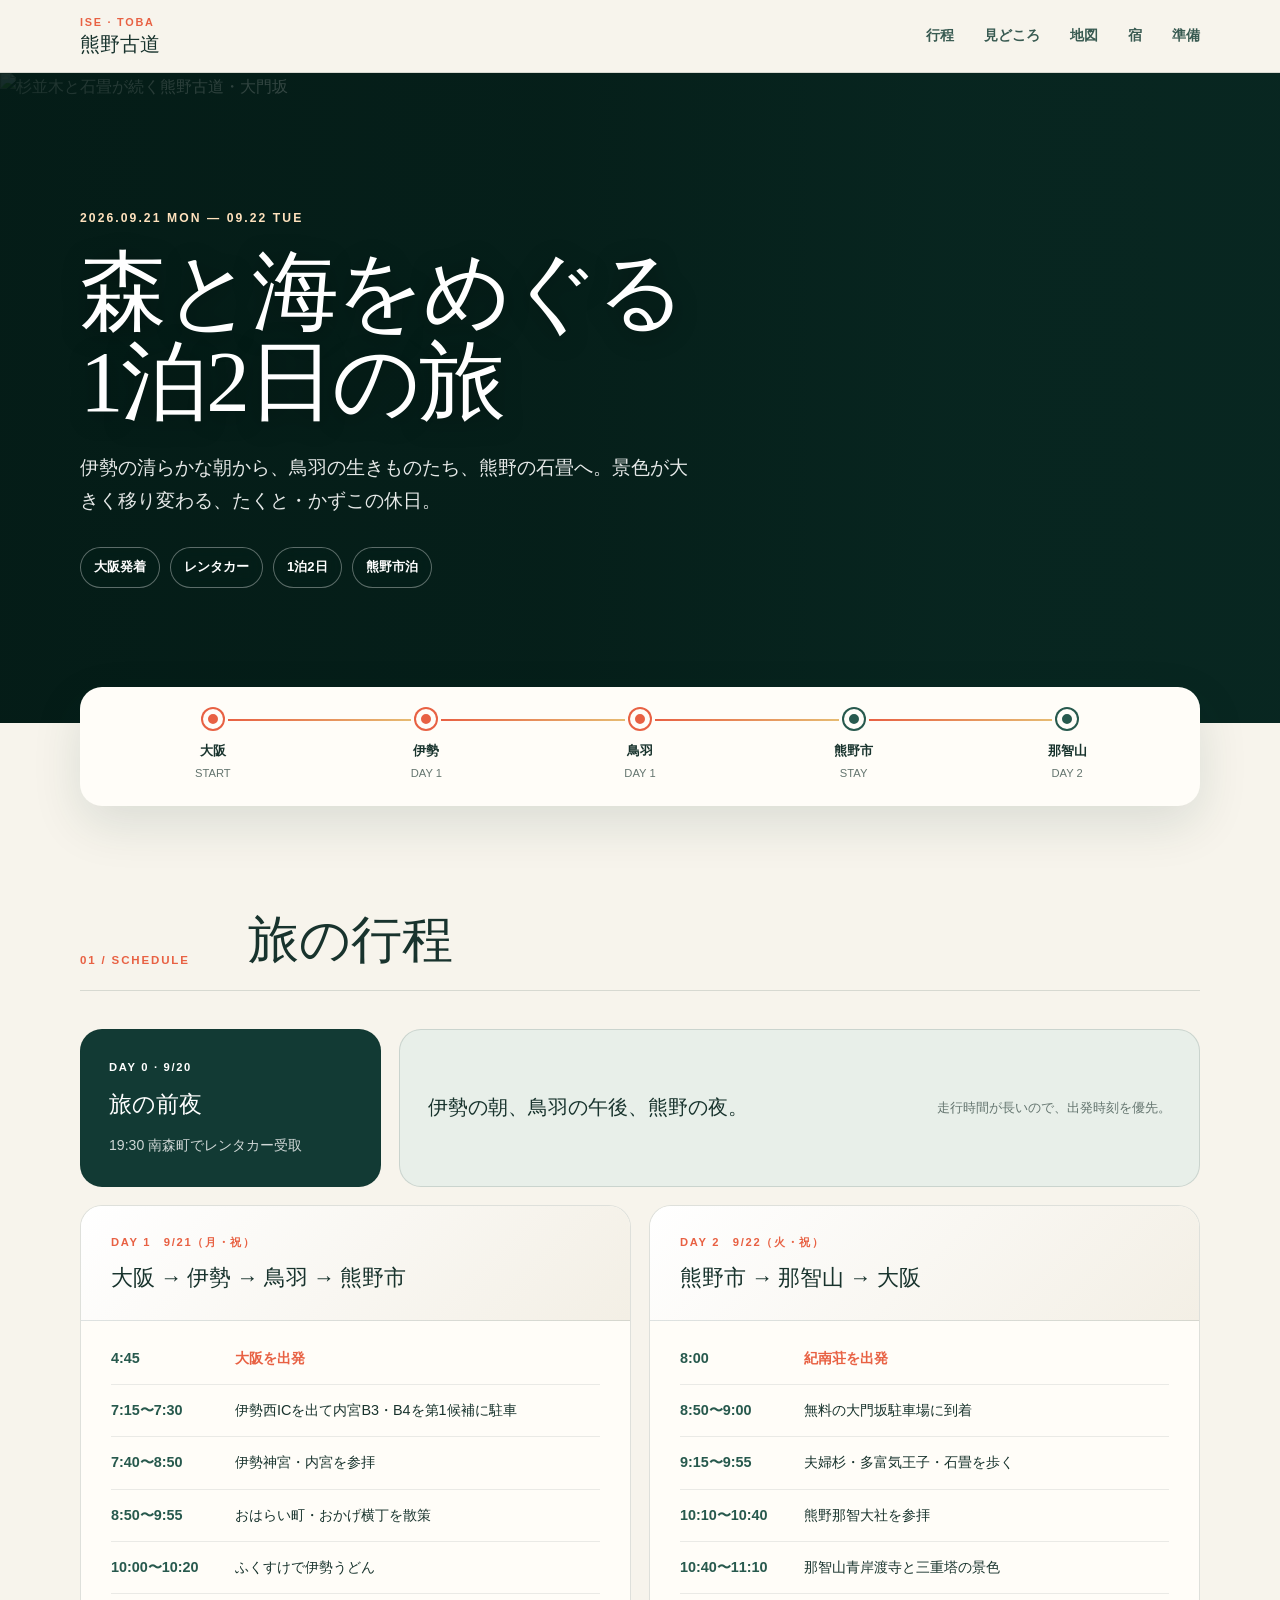
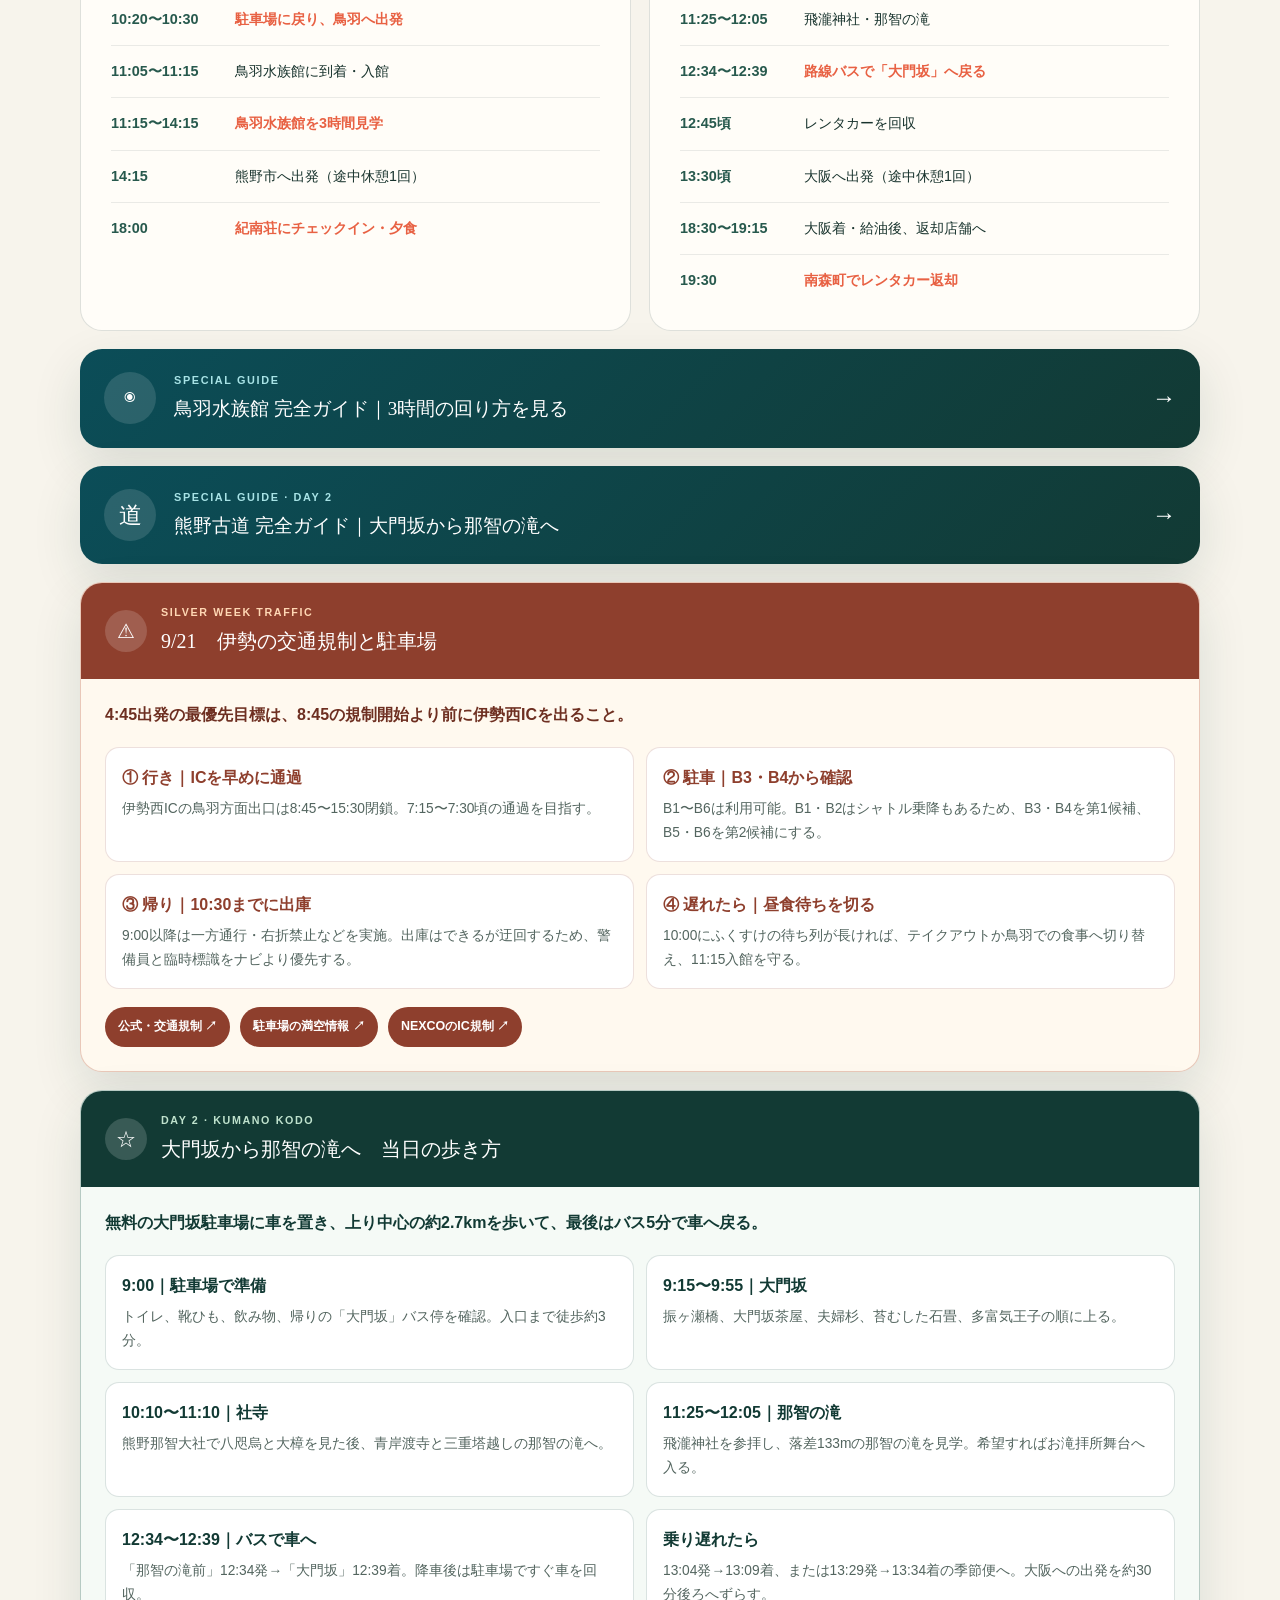
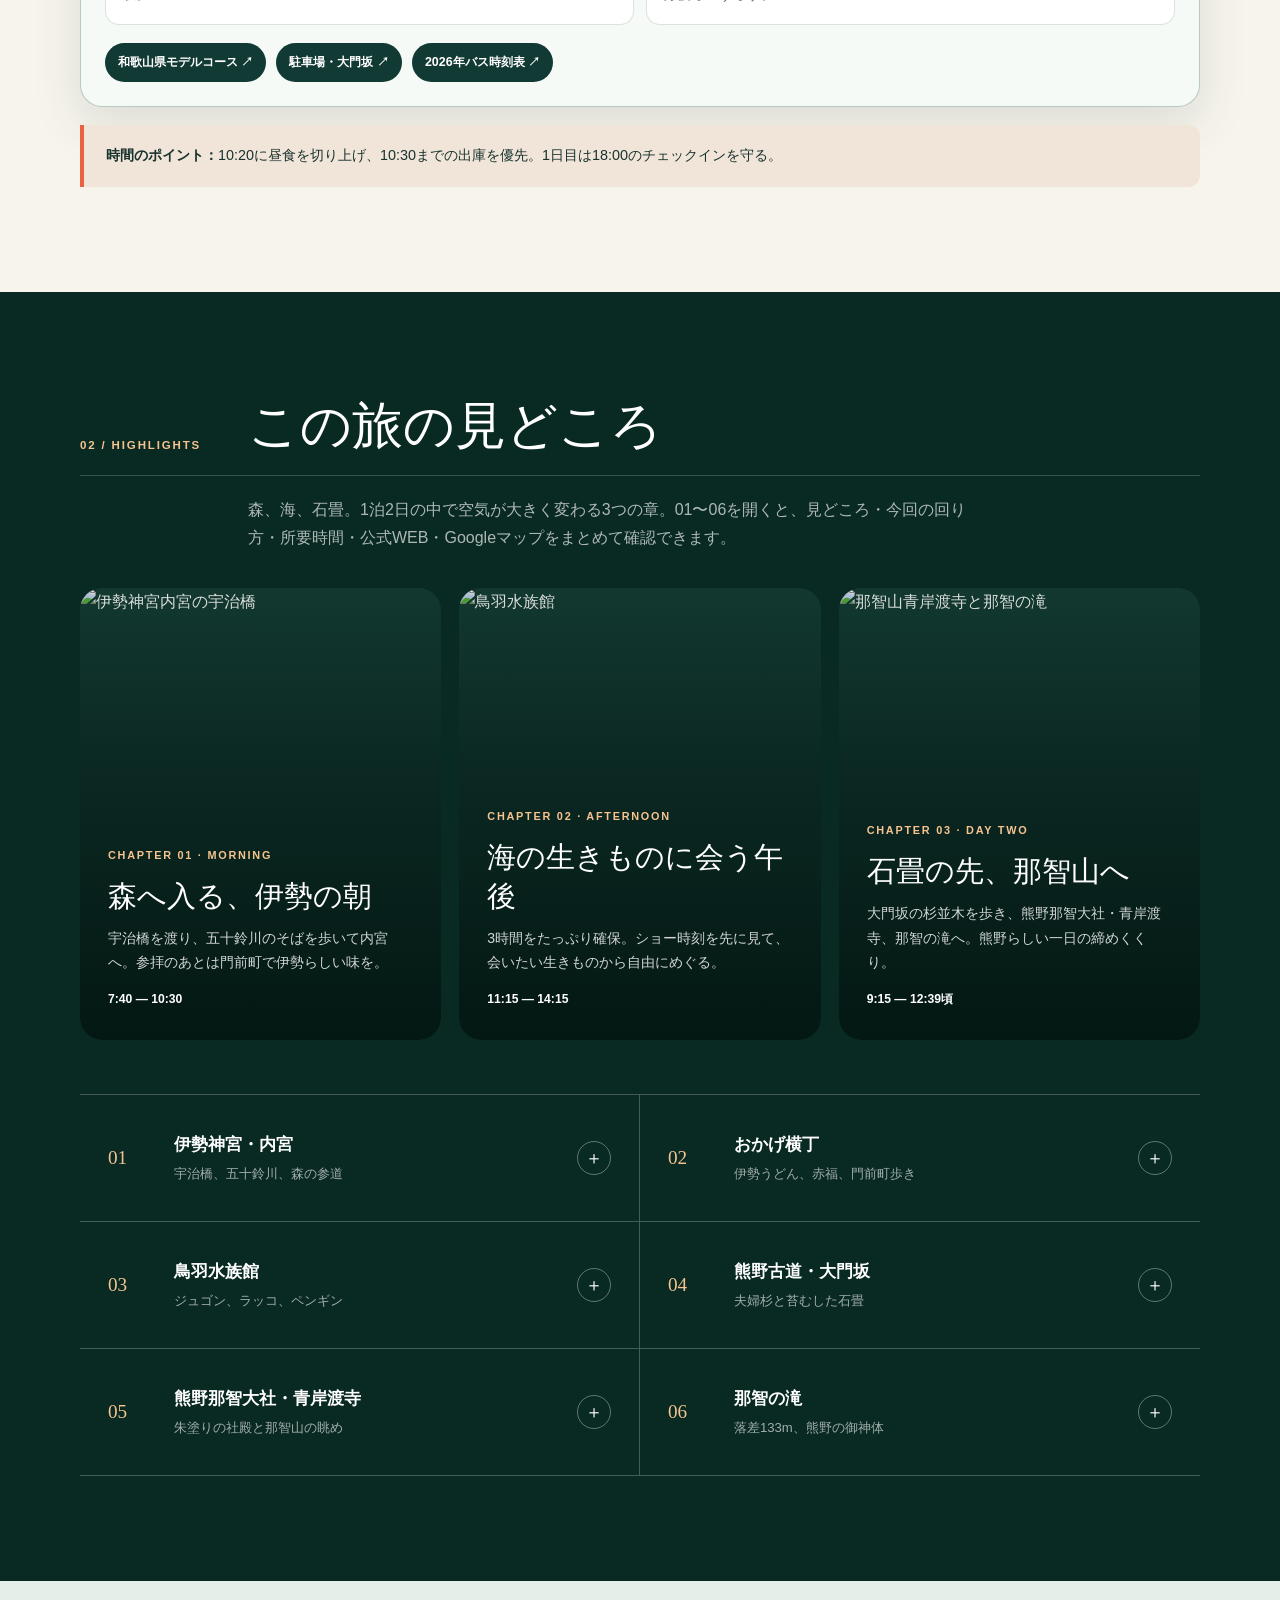
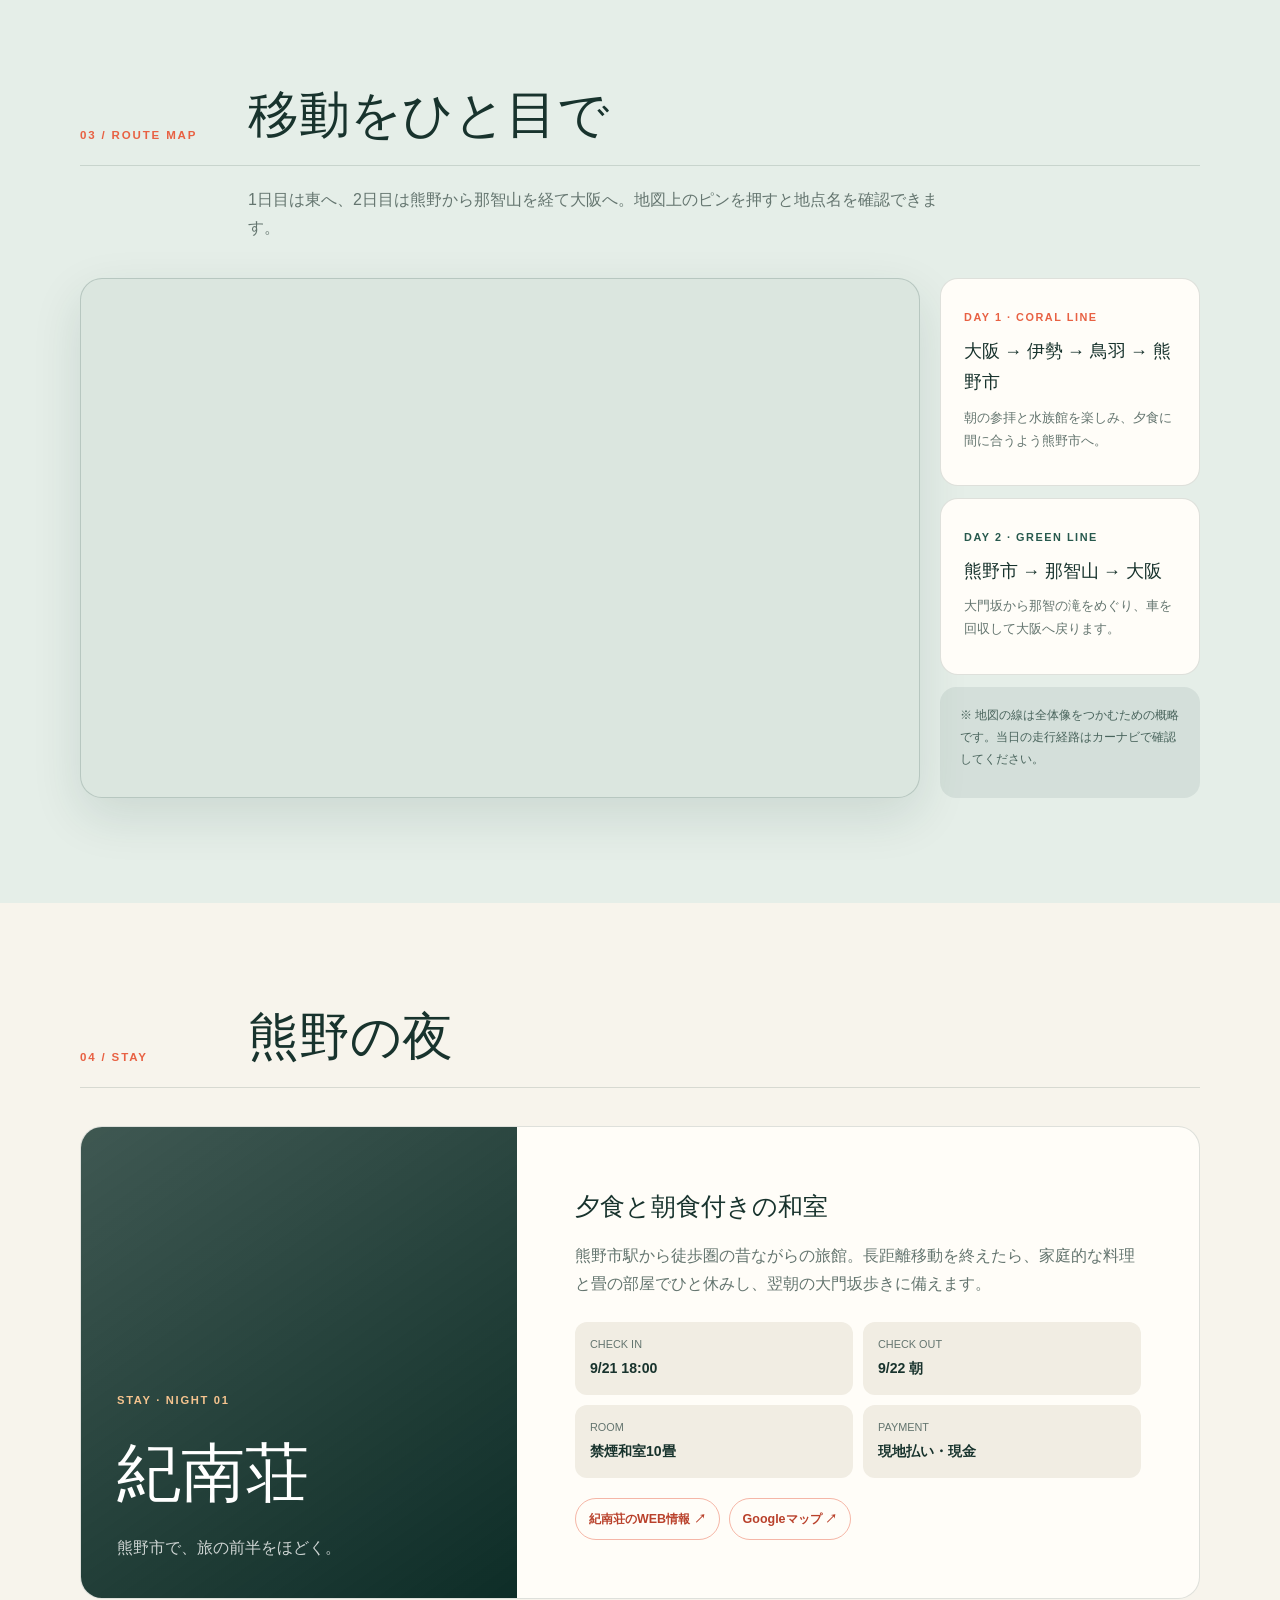
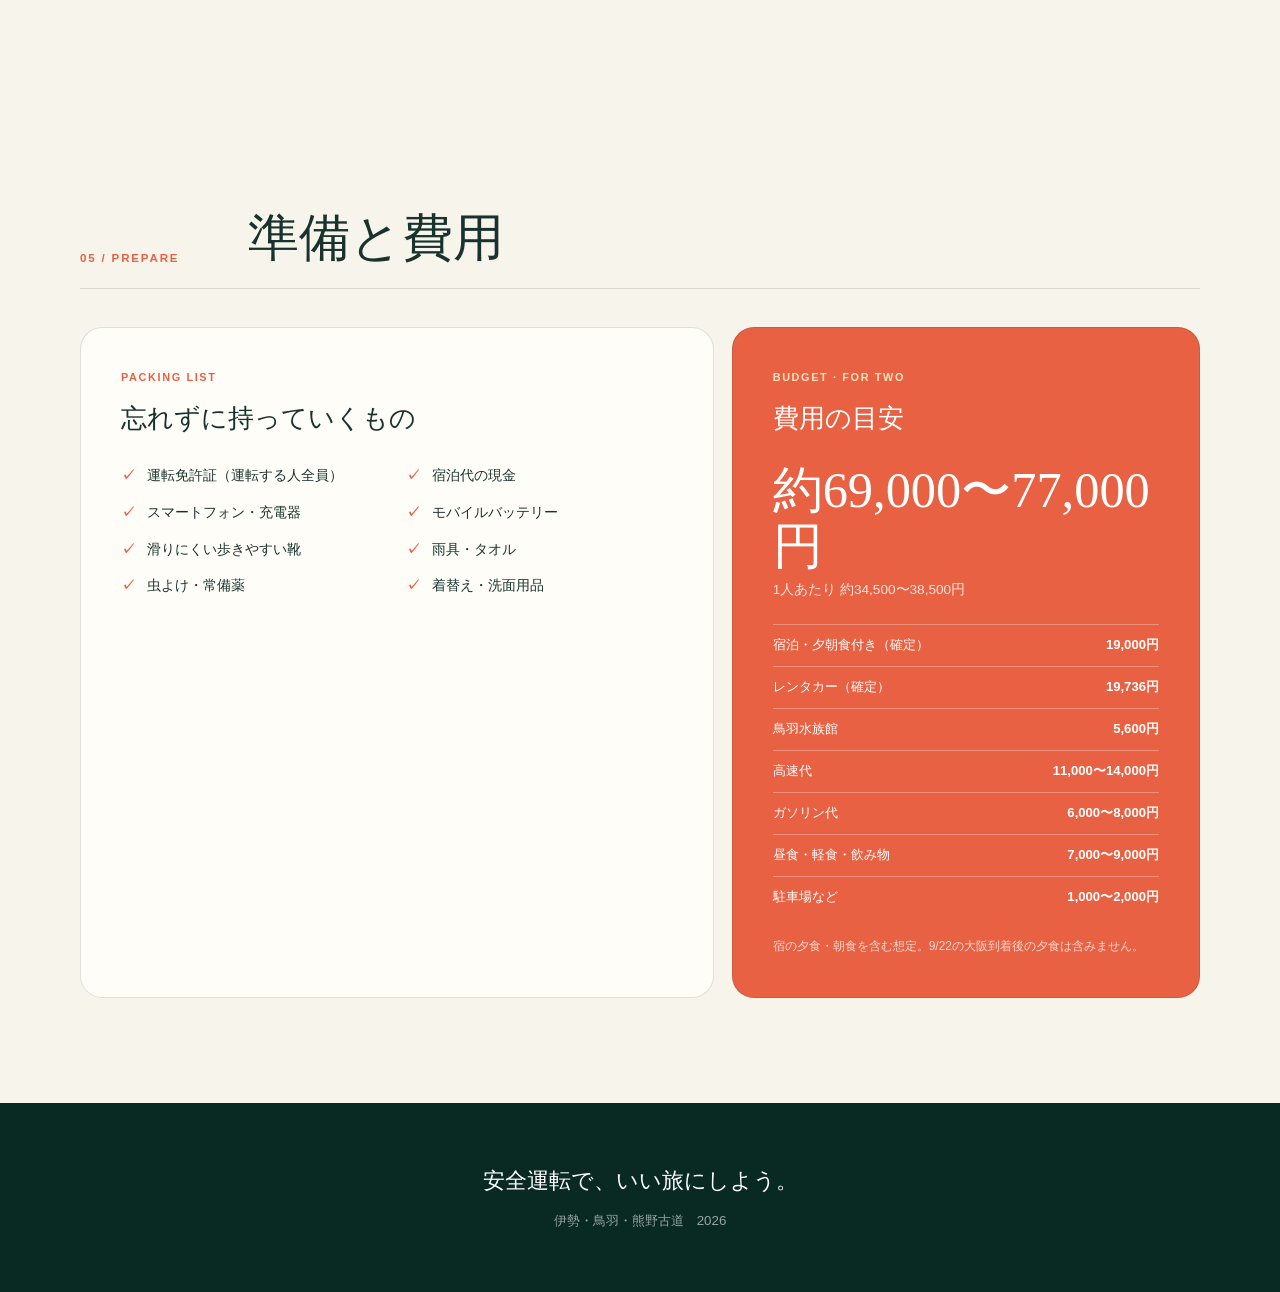
==== commit 155128ed: "Add complete Kumano Kodo guide" ====
--- a/docs/index.html
+++ b/docs/index.html
@@ -275,6 +275,7 @@
         <article class="day-card"><div class="day-top"><p class="day-label">DAY 2　9/22（火・祝）</p><h3>熊野市 → 那智山 → 大阪</h3></div><ol class="timeline"><li><time>8:00</time><span class="key">紀南荘を出発</span></li><li><time>8:50〜9:00</time><span>無料の大門坂駐車場に到着</span></li><li><time>9:15〜9:55</time><span>夫婦杉・多富気王子・石畳を歩く</span></li><li><time>10:10〜10:40</time><span>熊野那智大社を参拝</span></li><li><time>10:40〜11:10</time><span>那智山青岸渡寺と三重塔の景色</span></li><li><time>11:25〜12:05</time><span>飛瀧神社・那智の滝</span></li><li><time>12:34〜12:39</time><span class="key">路線バスで「大門坂」へ戻る</span></li><li><time>12:45頃</time><span>レンタカーを回収</span></li><li><time>13:30頃</time><span>大阪へ出発（途中休憩1回）</span></li><li><time>18:30〜19:15</time><span>大阪着・給油後、返却店舗へ</span></li><li><time>19:30</time><span class="key">南森町でレンタカー返却</span></li></ol></article>
       </div>
       <a class="guide-banner" href="toba-aquarium/"><span class="guide-banner-mark" aria-hidden="true">◉</span><span><small>SPECIAL GUIDE</small><strong>鳥羽水族館 完全ガイド｜3時間の回り方を見る</strong></span><span class="guide-banner-arrow" aria-hidden="true">→</span></a>
+      <a class="guide-banner" href="kumano-kodo/"><span class="guide-banner-mark" aria-hidden="true">道</span><span><small>SPECIAL GUIDE · DAY 2</small><strong>熊野古道 完全ガイド｜大門坂から那智の滝へ</strong></span><span class="guide-banner-arrow" aria-hidden="true">→</span></a>
       <aside class="traffic-card" aria-labelledby="traffic-title"><div class="traffic-head"><span class="traffic-icon" aria-hidden="true">⚠</span><div><small>SILVER WEEK TRAFFIC</small><h3 id="traffic-title">9/21　伊勢の交通規制と駐車場</h3></div></div><div class="traffic-body"><p class="traffic-lead">4:45出発の最優先目標は、8:45の規制開始より前に伊勢西ICを出ること。</p><div class="traffic-grid"><div class="traffic-item"><b>① 行き｜ICを早めに通過</b><p>伊勢西ICの鳥羽方面出口は8:45〜15:30閉鎖。7:15〜7:30頃の通過を目指す。</p></div><div class="traffic-item"><b>② 駐車｜B3・B4から確認</b><p>B1〜B6は利用可能。B1・B2はシャトル乗降もあるため、B3・B4を第1候補、B5・B6を第2候補にする。</p></div><div class="traffic-item"><b>③ 帰り｜10:30までに出庫</b><p>9:00以降は一方通行・右折禁止などを実施。出庫はできるが迂回するため、警備員と臨時標識をナビより優先する。</p></div><div class="traffic-item"><b>④ 遅れたら｜昼食待ちを切る</b><p>10:00にふくすけの待ち列が長ければ、テイクアウトか鳥羽での食事へ切り替え、11:15入館を守る。</p></div></div><div class="traffic-links"><a href="https://www.rakurakuise.jp/content/regulation.php" target="_blank" rel="noopener">公式・交通規制 ↗</a><a href="https://www.rakurakuise.jp/" target="_blank" rel="noopener">駐車場の満空情報 ↗</a><a href="https://www.c-nexco.co.jp/corporate/pressroom/news_release/6647.html" target="_blank" rel="noopener">NEXCOのIC規制 ↗</a></div></div></aside>
       <aside class="traffic-card kodo-card" aria-labelledby="kodo-title"><div class="traffic-head"><span class="traffic-icon" aria-hidden="true">☆</span><div><small>DAY 2 · KUMANO KODO</small><h3 id="kodo-title">大門坂から那智の滝へ　当日の歩き方</h3></div></div><div class="traffic-body"><p class="traffic-lead">無料の大門坂駐車場に車を置き、上り中心の約2.7kmを歩いて、最後はバス5分で車へ戻る。</p><div class="traffic-grid"><div class="traffic-item"><b>9:00｜駐車場で準備</b><p>トイレ、靴ひも、飲み物、帰りの「大門坂」バス停を確認。入口まで徒歩約3分。</p></div><div class="traffic-item"><b>9:15〜9:55｜大門坂</b><p>振ヶ瀬橋、大門坂茶屋、夫婦杉、苔むした石畳、多富気王子の順に上る。</p></div><div class="traffic-item"><b>10:10〜11:10｜社寺</b><p>熊野那智大社で八咫烏と大樟を見た後、青岸渡寺と三重塔越しの那智の滝へ。</p></div><div class="traffic-item"><b>11:25〜12:05｜那智の滝</b><p>飛瀧神社を参拝し、落差133mの那智の滝を見学。希望すればお滝拝所舞台へ入る。</p></div><div class="traffic-item"><b>12:34〜12:39｜バスで車へ</b><p>「那智の滝前」12:34発→「大門坂」12:39着。降車後は駐車場ですぐ車を回収。</p></div><div class="traffic-item"><b>乗り遅れたら</b><p>13:04発→13:09着、または13:29発→13:34着の季節便へ。大阪への出発を約30分後ろへずらす。</p></div></div><div class="traffic-links"><a href="https://www.wakayama-kanko.or.jp/courses/detail_34.html" target="_blank" rel="noopener">和歌山県モデルコース ↗</a><a href="https://www.town.nachikatsuura.wakayama.jp/info/360" target="_blank" rel="noopener">駐車場・大門坂 ↗</a><a href="https://kumanogobobus.nankai-nanki.jp/cms/wp-kumanogobobus/wp-content/uploads/%E2%98%852026R8.4.1-%E9%82%A3%E6%99%BA%E5%B1%B1%E6%99%82%E5%88%BB%E8%A1%A8.pdf" target="_blank" rel="noopener">2026年バス時刻表 ↗</a></div></div></aside>
       <div class="schedule-alert"><strong>時間のポイント：</strong>10:20に昼食を切り上げ、10:30までの出庫を優先。1日目は18:00のチェックインを守る。</div>
@@ -291,7 +292,7 @@
         <details class="spot"><summary><span class="spot-number">01</span><span class="spot-title"><h3>伊勢神宮・内宮</h3><p>宇治橋、五十鈴川、森の参道</p></span><span class="spot-toggle">＋</span></summary><div class="spot-detail"><p>正式名は皇大神宮。宇治橋を渡ると玉砂利の参道と深い森が続き、五十鈴川のほとりに天照大御神を祀る正宮があります。早朝の静けさの中で、旅の始まりらしい清々しい時間を過ごせます。</p><ul class="spot-facts"><li><b>見どころ</b><span>宇治橋、五十鈴川御手洗場、正宮へ続く参道</span></li><li><b>今回の回り方</b><span>7:40頃から宇治橋〜正宮を中心に参拝し、おはらい町側へ戻る</span></li><li><b>目安・注意</b><span>約70分。参道は玉砂利なので歩きやすい靴がおすすめ</span></li></ul><div class="spot-links"><a class="spot-link" href="https://www.isejingu.or.jp/about/naiku/" target="_blank" rel="noopener">内宮 公式WEB ↗</a><a class="spot-link" href="https://www.isejingu.or.jp/visit/" target="_blank" rel="noopener">参拝案内 ↗</a><a class="spot-link" href="https://www.google.com/maps/search/?api=1&query=%E4%BC%8A%E5%8B%A2%E7%A5%9E%E5%AE%AE%20%E5%86%85%E5%AE%AE" target="_blank" rel="noopener">Googleマップ ↗</a></div></div></details>
         <details class="spot"><summary><span class="spot-number">02</span><span class="spot-title"><h3>おかげ横丁</h3><p>伊勢うどん、赤福、門前町歩き</p></span><span class="spot-toggle">＋</span></summary><div class="spot-detail"><p>内宮の宇治橋から徒歩約5分、おはらい町の中ほどに広がる横丁です。伊勢らしい木造の町並みに、郷土料理、甘味、工芸や土産の店が集まり、短い滞在でも食と町歩きを一緒に楽しめます。</p><ul class="spot-facts"><li><b>楽しみ</b><span>伊勢うどんを中心に、赤福などの甘味やおみやげ探し</span></li><li><b>今回の回り方</b><span>8:50から散策し、10:00開店のふくすけで10:20までに昼食を済ませる</span></li><li><b>目安・注意</b><span>10:30までの出庫を優先。待ち列が長い場合は食事方法を切り替える</span></li></ul><div class="spot-links"><a class="spot-link" href="https://okageyokocho.com/main/" target="_blank" rel="noopener">おかげ横丁 公式WEB ↗</a><a class="spot-link" href="https://okageyokocho.com/main/tenpo/fukusuke/" target="_blank" rel="noopener">ふくすけ 営業案内 ↗</a><a class="spot-link" href="https://www.google.com/maps/search/?api=1&query=%E3%81%8A%E3%81%8B%E3%81%92%E6%A8%AA%E4%B8%81" target="_blank" rel="noopener">Googleマップ ↗</a></div></div></details>
         <details class="spot"><summary><span class="spot-number">03</span><span class="spot-title"><h3>鳥羽水族館</h3><p>ジュゴン、ラッコ、ペンギン</p></span><span class="spot-toggle">＋</span></summary><div class="spot-detail"><p>約1,200種を飼育し、12のテーマゾーンを順路なしで自由に回れる大型水族館です。日本で唯一飼育されているジュゴンに加え、ラッコやセイウチ、ユニークな生きものを集めた展示が大きな魅力です。</p><ul class="spot-facts"><li><b>今回の主役</b><span>ジュゴン、12:00ペンギン散歩、13:00ラッコのお食事タイム</span></li><li><b>今回の回り方</b><span>11:15〜14:15の3時間。14:00セイウチは約20分のため、定刻出発なら冒頭だけ見るか見送る</span></li><li><b>目安・注意</b><span>9/21はシルバーウィーク混雑期間。ラッコは1分交代制で、待ち時間を見て順路を調整</span></li></ul><div class="spot-links"><a class="spot-link" href="toba-aquarium/">完全ガイドを開く →</a><a class="spot-link" href="https://aquarium.co.jp/kannai/" target="_blank" rel="noopener">館内案内 ↗</a><a class="spot-link" href="https://www.google.com/maps/search/?api=1&query=%E9%B3%A5%E7%BE%BD%E6%B0%B4%E6%97%8F%E9%A4%A8" target="_blank" rel="noopener">Googleマップ ↗</a></div></div></details>
-        <details class="spot"><summary><span class="spot-number">04</span><span class="spot-title"><h3>熊野古道・大門坂</h3><p>夫婦杉と苔むした石畳</p></span><span class="spot-toggle">＋</span></summary><div class="spot-detail"><p>那智山へ続く旧参道で、苔むした石畳と樹齢800年を超す老杉が熊野古道らしい景観を残しています。振ヶ瀬橋、夫婦杉、多富気王子をたどりながら、祈りの道の空気を味わえる人気区間です。</p><ul class="spot-facts"><li><b>見どころ</b><span>夫婦杉、石畳、杉木立、多富気王子。写真は夫婦杉付近が狙い目</span></li><li><b>今回の回り方</b><span>無料の大門坂駐車場に停め、9:15頃から那智山へ上る</span></li><li><b>目安・注意</b><span>大門坂約270段＋大社への参道約470段。雨天時は石が滑りやすい</span></li></ul><div class="spot-links"><a class="spot-link" href="https://www.wakayama-kanko.or.jp/courses/detail_34.html" target="_blank" rel="noopener">3時間モデルコース ↗</a><a class="spot-link" href="https://www.pref.wakayama.lg.jp/prefg/081300/d00214978.html" target="_blank" rel="noopener">和歌山県の案内 ↗</a><a class="spot-link" href="https://www.google.com/maps/search/?api=1&query=%E5%A4%A7%E9%96%80%E5%9D%82%20%E9%A7%90%E8%BB%8A%E5%A0%B4" target="_blank" rel="noopener">駐車場の地図 ↗</a></div></div></details>
+        <details class="spot"><summary><span class="spot-number">04</span><span class="spot-title"><h3>熊野古道・大門坂</h3><p>夫婦杉と苔むした石畳</p></span><span class="spot-toggle">＋</span></summary><div class="spot-detail"><p>那智山へ続く旧参道で、苔むした石畳と樹齢800年を超す老杉が熊野古道らしい景観を残しています。振ヶ瀬橋、夫婦杉、多富気王子をたどりながら、祈りの道の空気を味わえる人気区間です。</p><ul class="spot-facts"><li><b>見どころ</b><span>夫婦杉、石畳、杉木立、多富気王子。写真は夫婦杉付近が狙い目</span></li><li><b>今回の回り方</b><span>無料の大門坂駐車場に停め、9:15頃から那智山へ上る</span></li><li><b>目安・注意</b><span>大門坂約270段＋大社への参道約470段。雨天時は石が滑りやすい</span></li></ul><div class="spot-links"><a class="spot-link" href="kumano-kodo/">完全ガイドを開く →</a><a class="spot-link" href="https://www.wakayama-kanko.or.jp/courses/detail_34.html" target="_blank" rel="noopener">3時間モデルコース ↗</a><a class="spot-link" href="https://www.google.com/maps/search/?api=1&query=%E5%A4%A7%E9%96%80%E5%9D%82%20%E9%A7%90%E8%BB%8A%E5%A0%B4" target="_blank" rel="noopener">駐車場の地図 ↗</a></div></div></details>
         <details class="spot"><summary><span class="spot-number">05</span><span class="spot-title"><h3>熊野那智大社・青岸渡寺</h3><p>朱塗りの社殿と那智山の眺め</p></span><span class="spot-toggle">＋</span></summary><div class="spot-detail"><p>熊野三山の一社である熊野那智大社と、西国三十三所第一番札所の青岸渡寺が隣り合う、神仏習合の歴史を感じる場所です。大門坂を上った達成感の先に、朱塗りの社殿と三重塔、那智の滝を望む景色が待っています。</p><ul class="spot-facts"><li><b>見どころ</b><span>熊野那智大社の社殿、青岸渡寺本堂、三重塔と那智の滝の眺め</span></li><li><b>今回の回り方</b><span>10:00頃に到着し、大社から青岸渡寺へ続けて参拝する</span></li><li><b>目安・注意</b><span>参拝と眺望で約60分。石段後なので境内で休憩をはさむ</span></li></ul><div class="spot-links"><a class="spot-link" href="https://kumanonachitaisha.or.jp/" target="_blank" rel="noopener">熊野那智大社 公式WEB ↗</a><a class="spot-link" href="https://seigantoji.or.jp/" target="_blank" rel="noopener">青岸渡寺 公式WEB ↗</a><a class="spot-link" href="https://www.google.com/maps/search/?api=1&query=%E7%86%8A%E9%87%8E%E9%82%A3%E6%99%BA%E5%A4%A7%E7%A4%BE" target="_blank" rel="noopener">Googleマップ ↗</a></div></div></details>
         <details class="spot"><summary><span class="spot-number">06</span><span class="spot-title"><h3>那智の滝</h3><p>落差133m、熊野の御神体</p></span><span class="spot-toggle">＋</span></summary><div class="spot-detail"><p>那智御瀧そのものを御神体として祀る飛瀧神社の聖域です。落差133mの水が深い森の岩壁を一気に落ちる姿は、熊野の自然信仰を体感できる旅のクライマックスです。</p><ul class="spot-facts"><li><b>見どころ</b><span>一の滝を正面から望む景色と、水音・飛沫まで感じる迫力</span></li><li><b>今回の回り方</b><span>青岸渡寺から下り、11:30頃に見学。滝前バス停から車へ戻る</span></li><li><b>目安・注意</b><span>見学約30分。大門坂駐車場へ戻るバス時刻は前日に再確認</span></li></ul><div class="spot-links"><a class="spot-link" href="https://kumanonachitaisha.or.jp/pavilion/waterfall/" target="_blank" rel="noopener">飛瀧神社・那智御瀧 ↗</a><a class="spot-link" href="https://www.wakayama-kanko.or.jp/courses/detail_34.html" target="_blank" rel="noopener">那智山モデルコース ↗</a><a class="spot-link" href="https://www.google.com/maps/search/?api=1&query=%E9%82%A3%E6%99%BA%E3%81%AE%E6%BB%9D" target="_blank" rel="noopener">Googleマップ ↗</a></div></div></details>
       </div>
